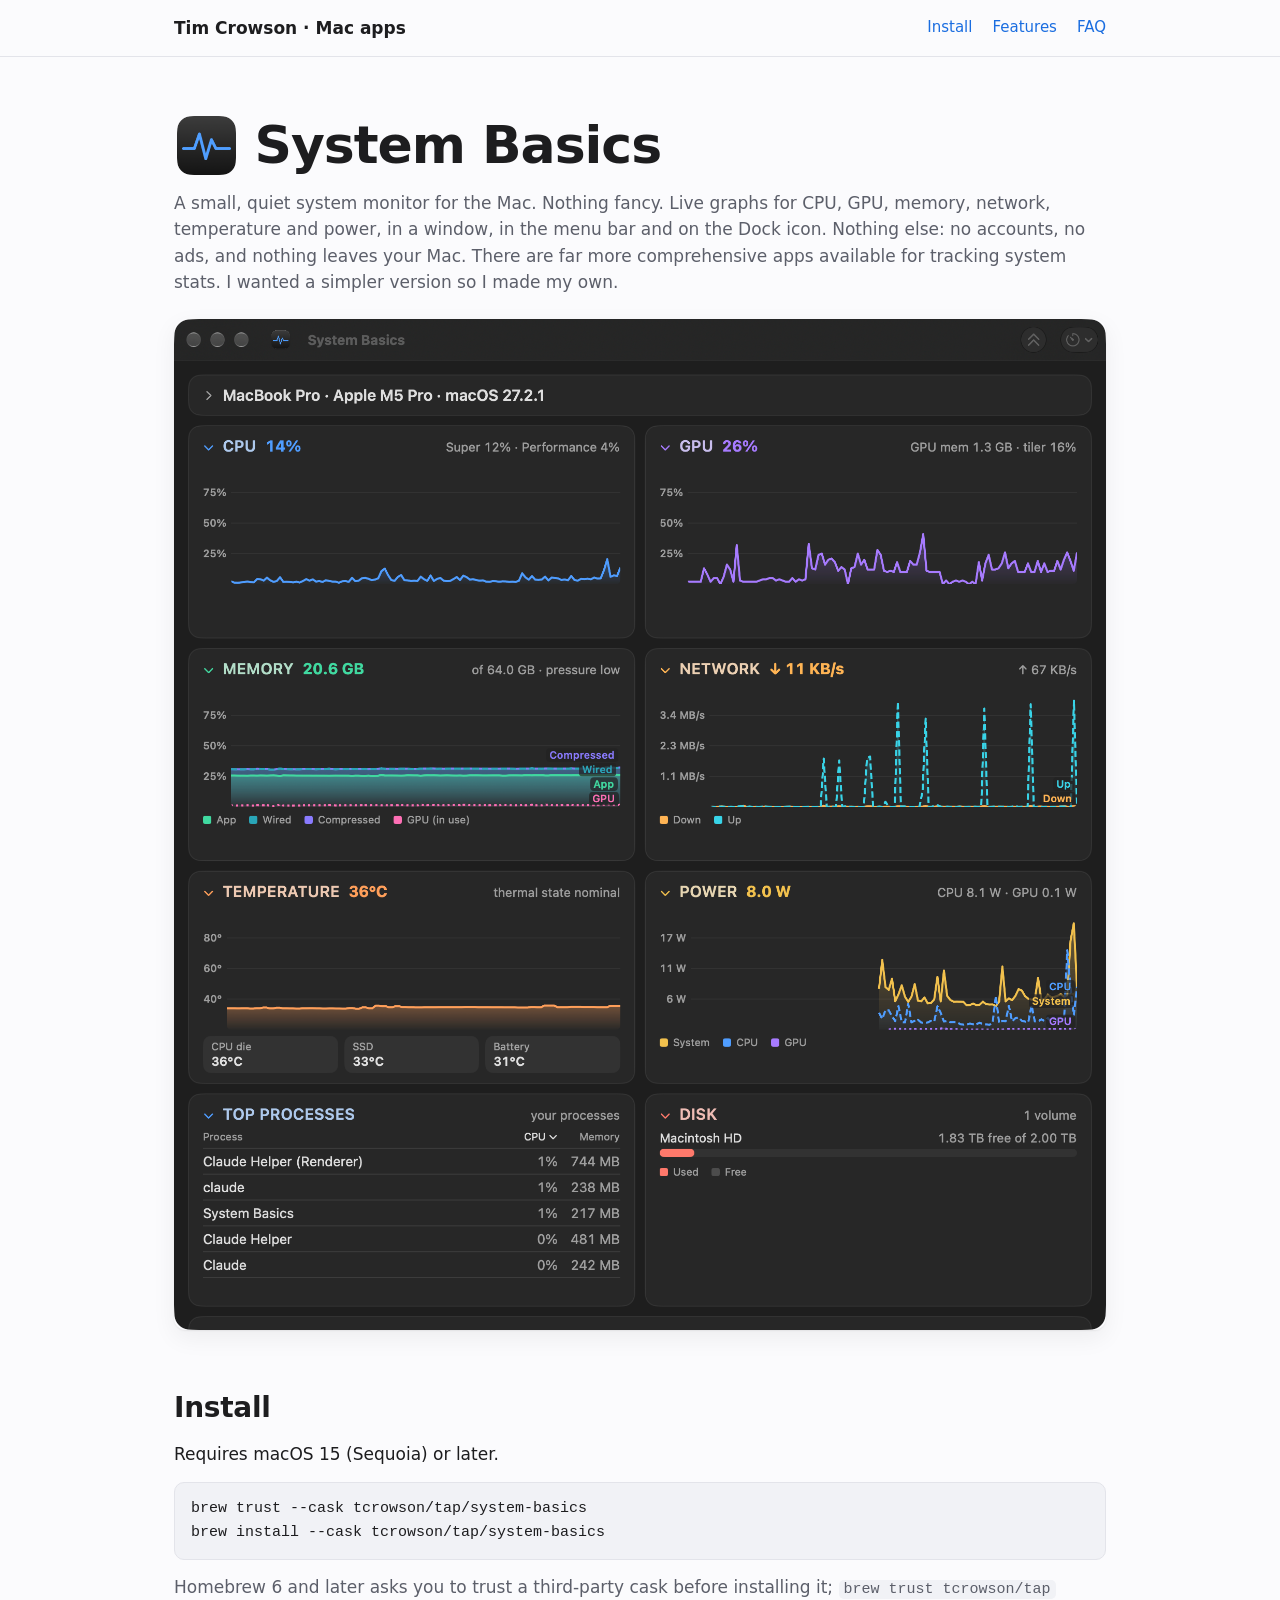
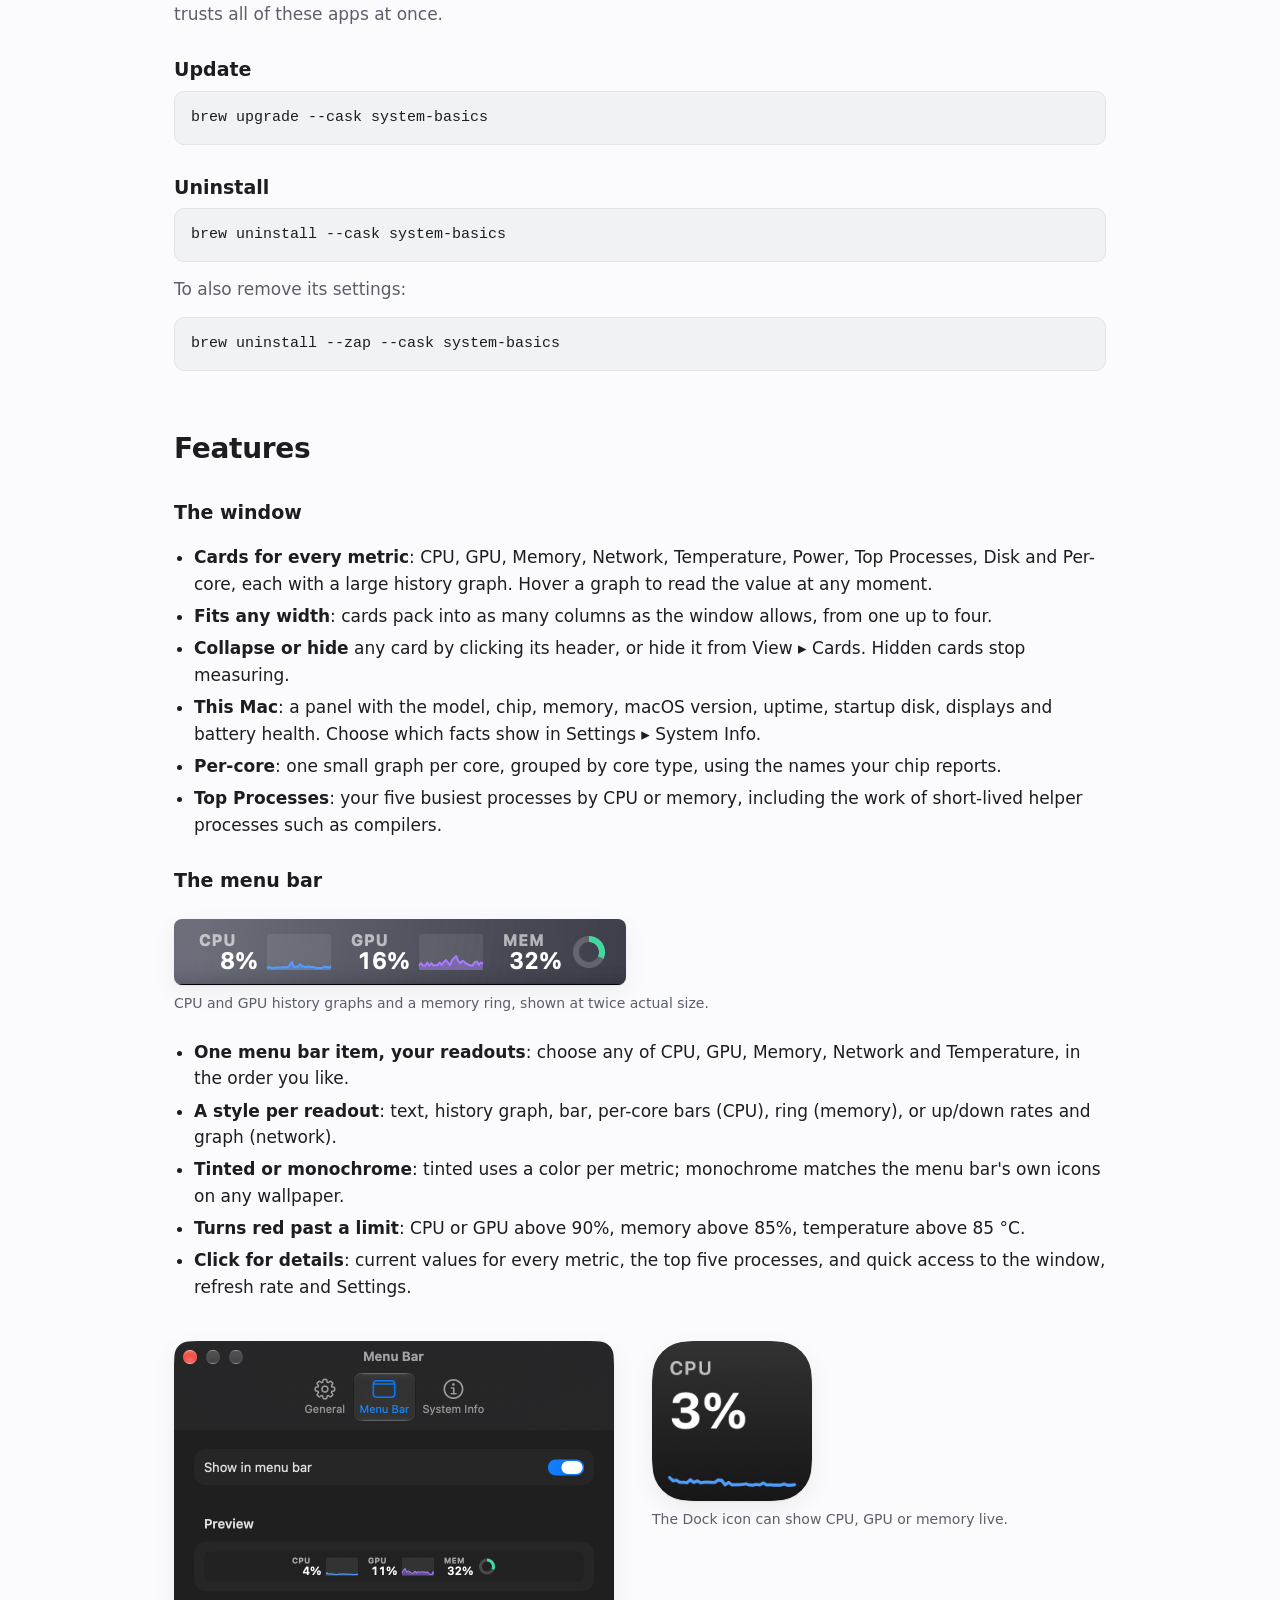
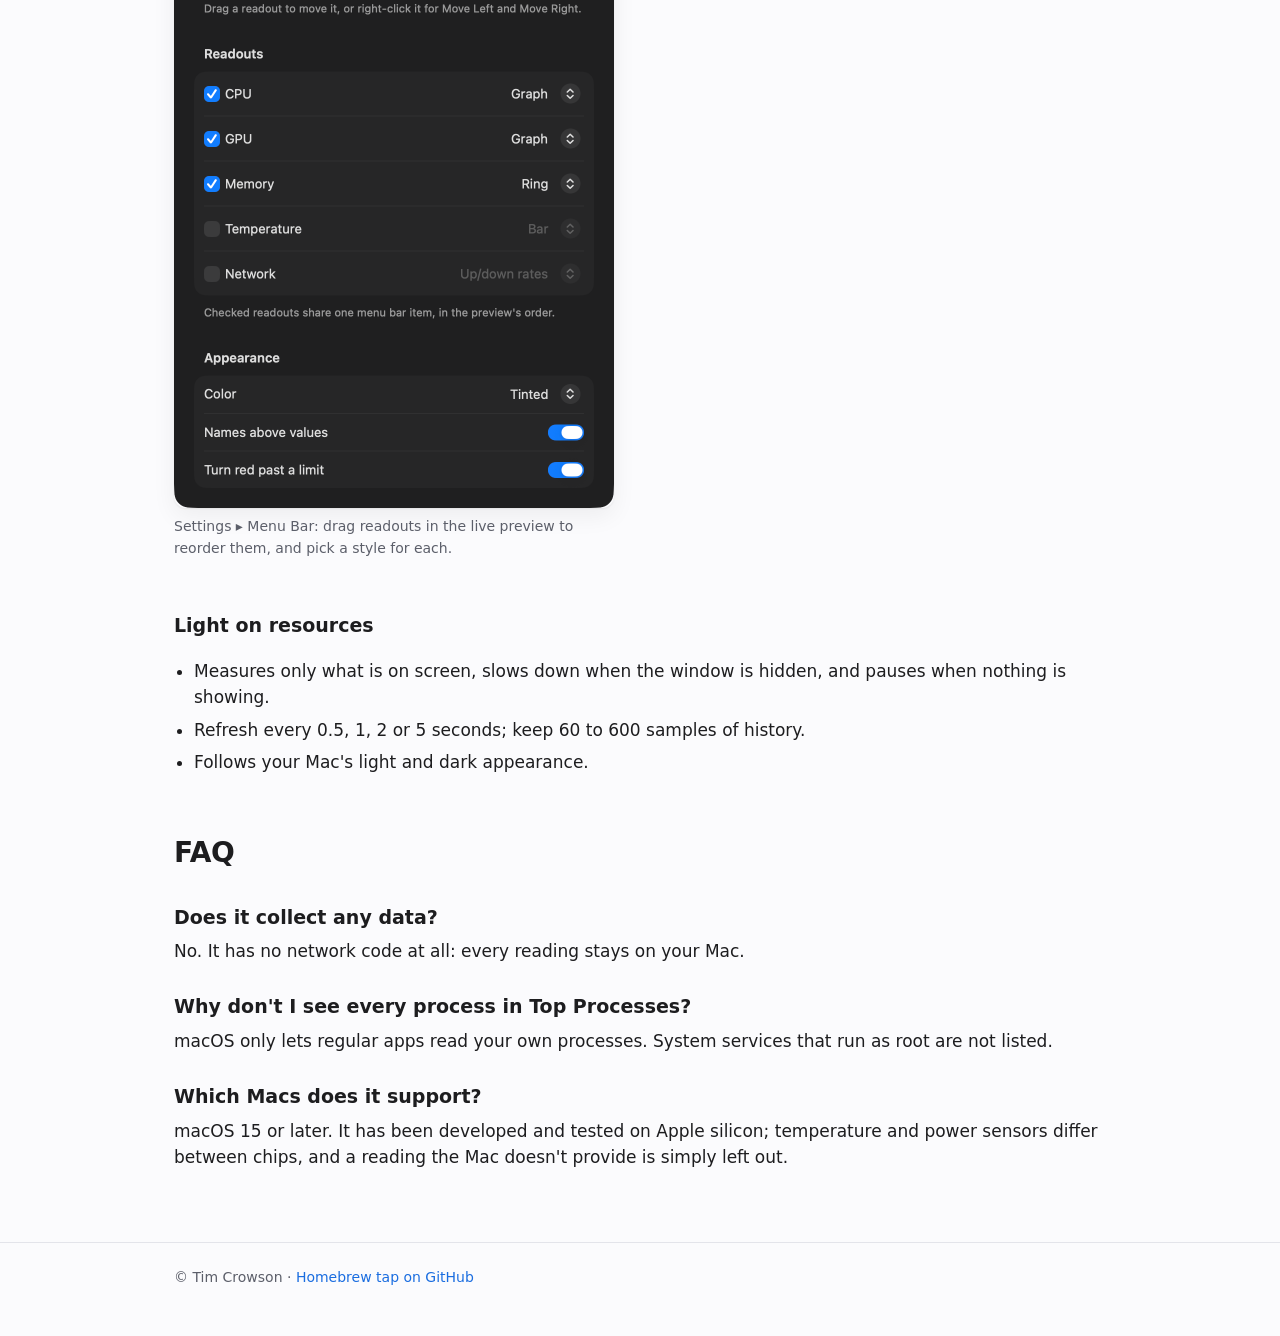
==== docs/system-basics/index.html @ 714d62d0 "Rewrite the System Basics intro Co-Authored-By: Claude Opus 5.5 <noreply@anthropic.com>" ====
<!doctype html>
<html lang="en">
<head>
<meta charset="utf-8">
<meta name="viewport" content="width=device-width, initial-scale=1">
<meta name="color-scheme" content="light dark">
<title>System Basics</title>
<meta name="description" content="System Basics: a small Mac system monitor with live graphs in a window, the menu bar and the Dock.">
<link rel="stylesheet" href="../style.css?v=4">
<link rel="icon" type="image/png" href="img/icon.png">
</head>
<body>
<header class="site">
  <div class="wrap">
    <a class="brand" href="../">Tim Crowson · Mac apps</a>
    <nav><a href="#install">Install</a><a href="#features">Features</a><a href="#faq">FAQ</a></nav>
  </div>
</header>

<main class="wrap">
  <h1 class="app-title"><img src="img/icon.png" alt="" width="128" height="128">System Basics</h1>
  <p class="lede">A small, quiet system monitor for the Mac. Nothing fancy. Live graphs for CPU, GPU, memory, network, temperature and power, in a window, in the menu bar and on the Dock icon. Nothing else: no accounts, no ads, and nothing leaves your Mac. There are far more comprehensive apps available for tracking system stats. I wanted a simpler version so I made my own.</p>

  <figure>
    <img src="img/window.png" alt="The System Basics window: CPU, GPU, memory, network, temperature, power, top processes, disk and per-core cards">
  </figure>

  <h2 id="install">Install</h2>
  <p>Requires macOS 15 (Sequoia) or later.</p>
  <pre><code>brew trust --cask tcrowson/tap/system-basics
brew install --cask tcrowson/tap/system-basics</code></pre>
  <p class="dim">Homebrew 6 and later asks you to trust a third-party cask before installing it; <code>brew trust tcrowson/tap</code> trusts all of these apps at once.</p>

  <h3 id="update">Update</h3>
  <pre><code>brew upgrade --cask system-basics</code></pre>

  <h3 id="uninstall">Uninstall</h3>
  <pre><code>brew uninstall --cask system-basics</code></pre>
  <p class="dim">To also remove its settings:</p>
  <pre><code>brew uninstall --zap --cask system-basics</code></pre>

  <h2 id="features">Features</h2>

  <h3>The window</h3>
  <ul class="features">
    <li><strong>Cards for every metric</strong>: CPU, GPU, Memory, Network, Temperature, Power, Top Processes, Disk and Per-core, each with a large history graph. Hover a graph to read the value at any moment.</li>
    <li><strong>Fits any width</strong>: cards pack into as many columns as the window allows, from one up to four.</li>
    <li><strong>Collapse or hide</strong> any card by clicking its header, or hide it from View ▸ Cards. Hidden cards stop measuring.</li>
    <li><strong>This Mac</strong>: a panel with the model, chip, memory, macOS version, uptime, startup disk, displays and battery health. Choose which facts show in Settings ▸ System Info.</li>
    <li><strong>Per-core</strong>: one small graph per core, grouped by core type, using the names your chip reports.</li>
    <li><strong>Top Processes</strong>: your five busiest processes by CPU or memory, including the work of short-lived helper processes such as compilers.</li>
  </ul>

  <h3>The menu bar</h3>
  <figure class="bar">
    <img src="img/menubar.png" alt="System Basics in the menu bar: CPU and GPU history graphs and a memory ring">
    <figcaption>CPU and GPU history graphs and a memory ring, shown at twice actual size.</figcaption>
  </figure>
  <ul class="features">
    <li><strong>One menu bar item, your readouts</strong>: choose any of CPU, GPU, Memory, Network and Temperature, in the order you like.</li>
    <li><strong>A style per readout</strong>: text, history graph, bar, per-core bars (CPU), ring (memory), or up/down rates and graph (network).</li>
    <li><strong>Tinted or monochrome</strong>: tinted uses a color per metric; monochrome matches the menu bar's own icons on any wallpaper.</li>
    <li><strong>Turns red past a limit</strong>: CPU or GPU above 90%, memory above 85%, temperature above 85 °C.</li>
    <li><strong>Click for details</strong>: current values for every metric, the top five processes, and quick access to the window, refresh rate and Settings.</li>
  </ul>

  <div class="shots">
    <figure class="settings">
      <img src="img/settings-menubar.png" alt="Settings, Menu Bar tab: a live preview of the item, and a checkbox and style menu per readout">
      <figcaption>Settings ▸ Menu Bar: drag readouts in the live preview to reorder them, and pick a style for each.</figcaption>
    </figure>
    <figure class="dock">
      <img src="img/dock.png" alt="The Dock icon showing CPU usage as a percentage and a small graph">
      <figcaption>The Dock icon can show CPU, GPU or memory live.</figcaption>
    </figure>
  </div>

  <h3>Light on resources</h3>
  <ul class="features">
    <li>Measures only what is on screen, slows down when the window is hidden, and pauses when nothing is showing.</li>
    <li>Refresh every 0.5, 1, 2 or 5 seconds; keep 60 to 600 samples of history.</li>
    <li>Follows your Mac's light and dark appearance.</li>
  </ul>

  <h2 id="faq">FAQ</h2>
  <h3>Does it collect any data?</h3>
  <p>No. It has no network code at all: every reading stays on your Mac.</p>
  <h3>Why don't I see every process in Top Processes?</h3>
  <p>macOS only lets regular apps read your own processes. System services that run as root are not listed.</p>
  <h3>Which Macs does it support?</h3>
  <p>macOS 15 or later. It has been developed and tested on Apple silicon; temperature and power sensors differ between chips, and a reading the Mac doesn't provide is simply left out.</p>
</main>

<footer>
  <div class="wrap">© Tim Crowson · <a href="https://github.com/tcrowson/homebrew-tap">Homebrew tap on GitHub</a></div>
</footer>
</body>
</html>
---- docs/style.css ----
:root {
  --bg: #fbfbfd;
  --surface: #ffffff;
  --text: #1d1d1f;
  --dim: #5c5f6a;
  --line: #e3e4ea;
  --accent: #1a6de0;
  --code-bg: #f1f2f6;
  --shadow: 0 1px 2px rgba(0, 0, 0, 0.06), 0 8px 24px rgba(0, 0, 0, 0.06);
}
@media (prefers-color-scheme: dark) {
  :root {
    --bg: #111214;
    --surface: #1b1c1f;
    --text: #f2f2f5;
    --dim: #a2a5b0;
    --line: #2c2e33;
    --accent: #4f9dff;
    --code-bg: #1f2125;
    --shadow: 0 1px 2px rgba(0, 0, 0, 0.4), 0 8px 24px rgba(0, 0, 0, 0.35);
  }
}

* { box-sizing: border-box; }
html { -webkit-text-size-adjust: 100%; }
body {
  margin: 0;
  background: var(--bg);
  color: var(--text);
  font: 17px/1.55 -apple-system, BlinkMacSystemFont, "SF Pro Text", "Inter", system-ui, sans-serif;
}
a { color: var(--accent); text-decoration: none; }
a:hover { text-decoration: underline; }

.wrap { max-width: 980px; margin: 0 auto; padding: 0 24px; }
header.site { border-bottom: 1px solid var(--line); }
header.site .wrap { display: flex; align-items: center; justify-content: space-between; gap: 16px; min-height: 56px; flex-wrap: wrap; }
header.site .brand { font-weight: 600; color: var(--text); }
header.site nav { display: flex; gap: 20px; font-size: 15px; }

h1 { font-size: clamp(34px, 6vw, 52px); line-height: 1.08; letter-spacing: -0.02em; margin: 56px 0 12px; }
h2 { font-size: 28px; letter-spacing: -0.01em; margin: 56px 0 12px; }
h3 { font-size: 19px; margin: 28px 0 6px; }
p { margin: 0 0 14px; }
h1.app-title { display: flex; align-items: center; gap: 0.3em; }
h1.app-title img { width: 1.25em; height: 1.25em; flex: none; }
.card h3.app-title { display: flex; align-items: center; gap: 8px; }
.card h3.app-title img { width: 28px; height: 28px; margin: 0; border-radius: 0; }
.lede { color: var(--dim); }
.dim { color: var(--dim); }

pre, code { font-family: ui-monospace, "SF Mono", Menlo, monospace; font-size: 15px; }
code { background: var(--code-bg); padding: 1px 5px; border-radius: 5px; }
pre { background: var(--code-bg); border: 1px solid var(--line); border-radius: 10px; padding: 14px 16px; overflow-x: auto; margin: 0 0 14px; line-height: 1.6; }
pre code { background: none; padding: 0; }

.apps { display: grid; grid-template-columns: repeat(auto-fill, minmax(280px, 1fr)); gap: 20px; margin: 24px 0 64px; }
.card { display: block; background: var(--surface); border: 1px solid var(--line); border-radius: 14px; padding: 20px; box-shadow: var(--shadow); color: var(--text); }
.card:hover { text-decoration: none; border-color: var(--accent); }
.card img { width: 100%; border-radius: 8px; display: block; margin-bottom: 14px; }
.card h3 { margin: 0 0 4px; }
.card p { margin: 0; color: var(--dim); font-size: 15px; }

figure { margin: 24px 0; }
figure img { width: 100%; display: block; border-radius: 12px; box-shadow: var(--shadow); }
figure.bar img { border-radius: 8px; width: auto; max-width: 100%; height: 66px; }
figure.dock img { width: 160px; border-radius: 36px; }
figure.settings img { max-width: 440px; }
figcaption { color: var(--dim); font-size: 14px; margin-top: 8px; }
.shots { display: grid; grid-template-columns: repeat(auto-fit, minmax(300px, 1fr)); gap: 24px; align-items: start; }

ul.features { padding-left: 20px; }
ul.features li { margin-bottom: 6px; }
table { border-collapse: collapse; width: 100%; font-size: 15px; margin: 8px 0 14px; display: block; overflow-x: auto; }
th, td { text-align: left; padding: 8px 12px 8px 0; border-bottom: 1px solid var(--line); vertical-align: top; }
th { font-weight: 600; }

footer { border-top: 1px solid var(--line); margin-top: 72px; padding: 24px 0 48px; color: var(--dim); font-size: 14px; }
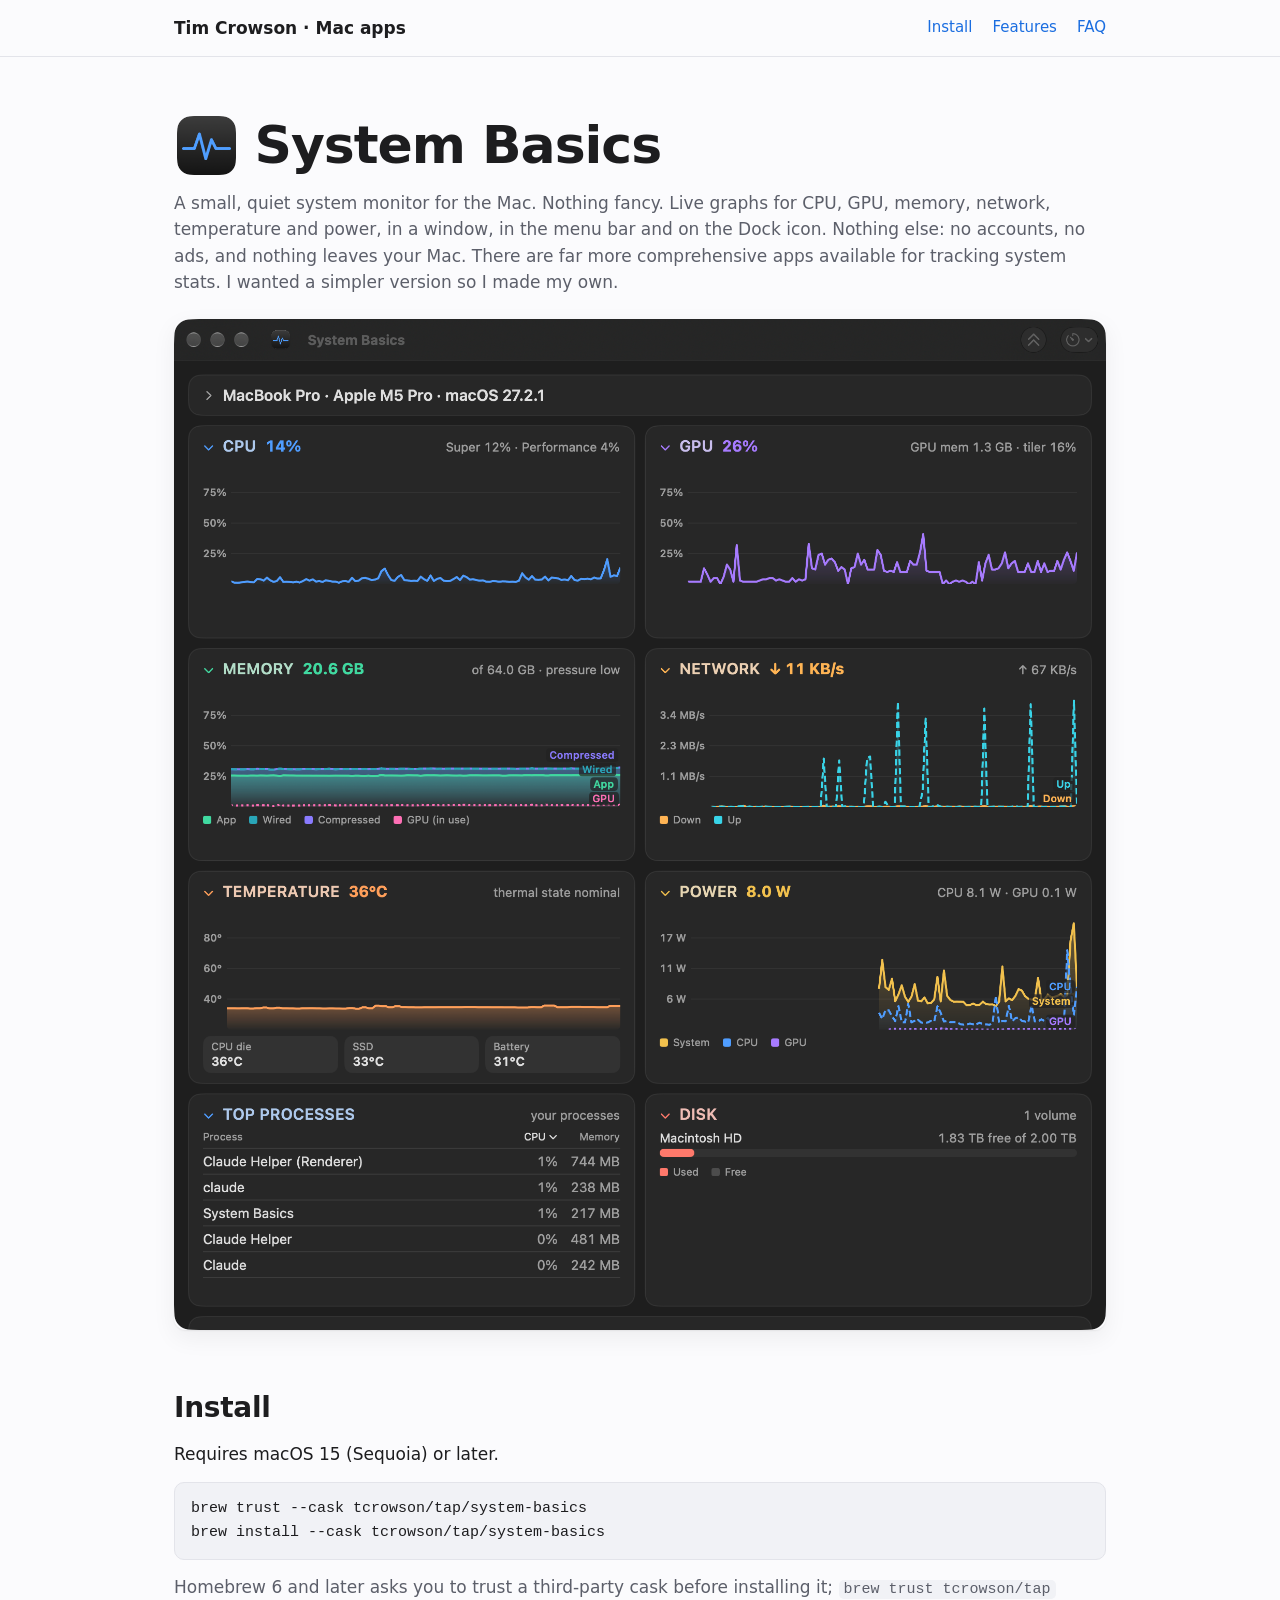
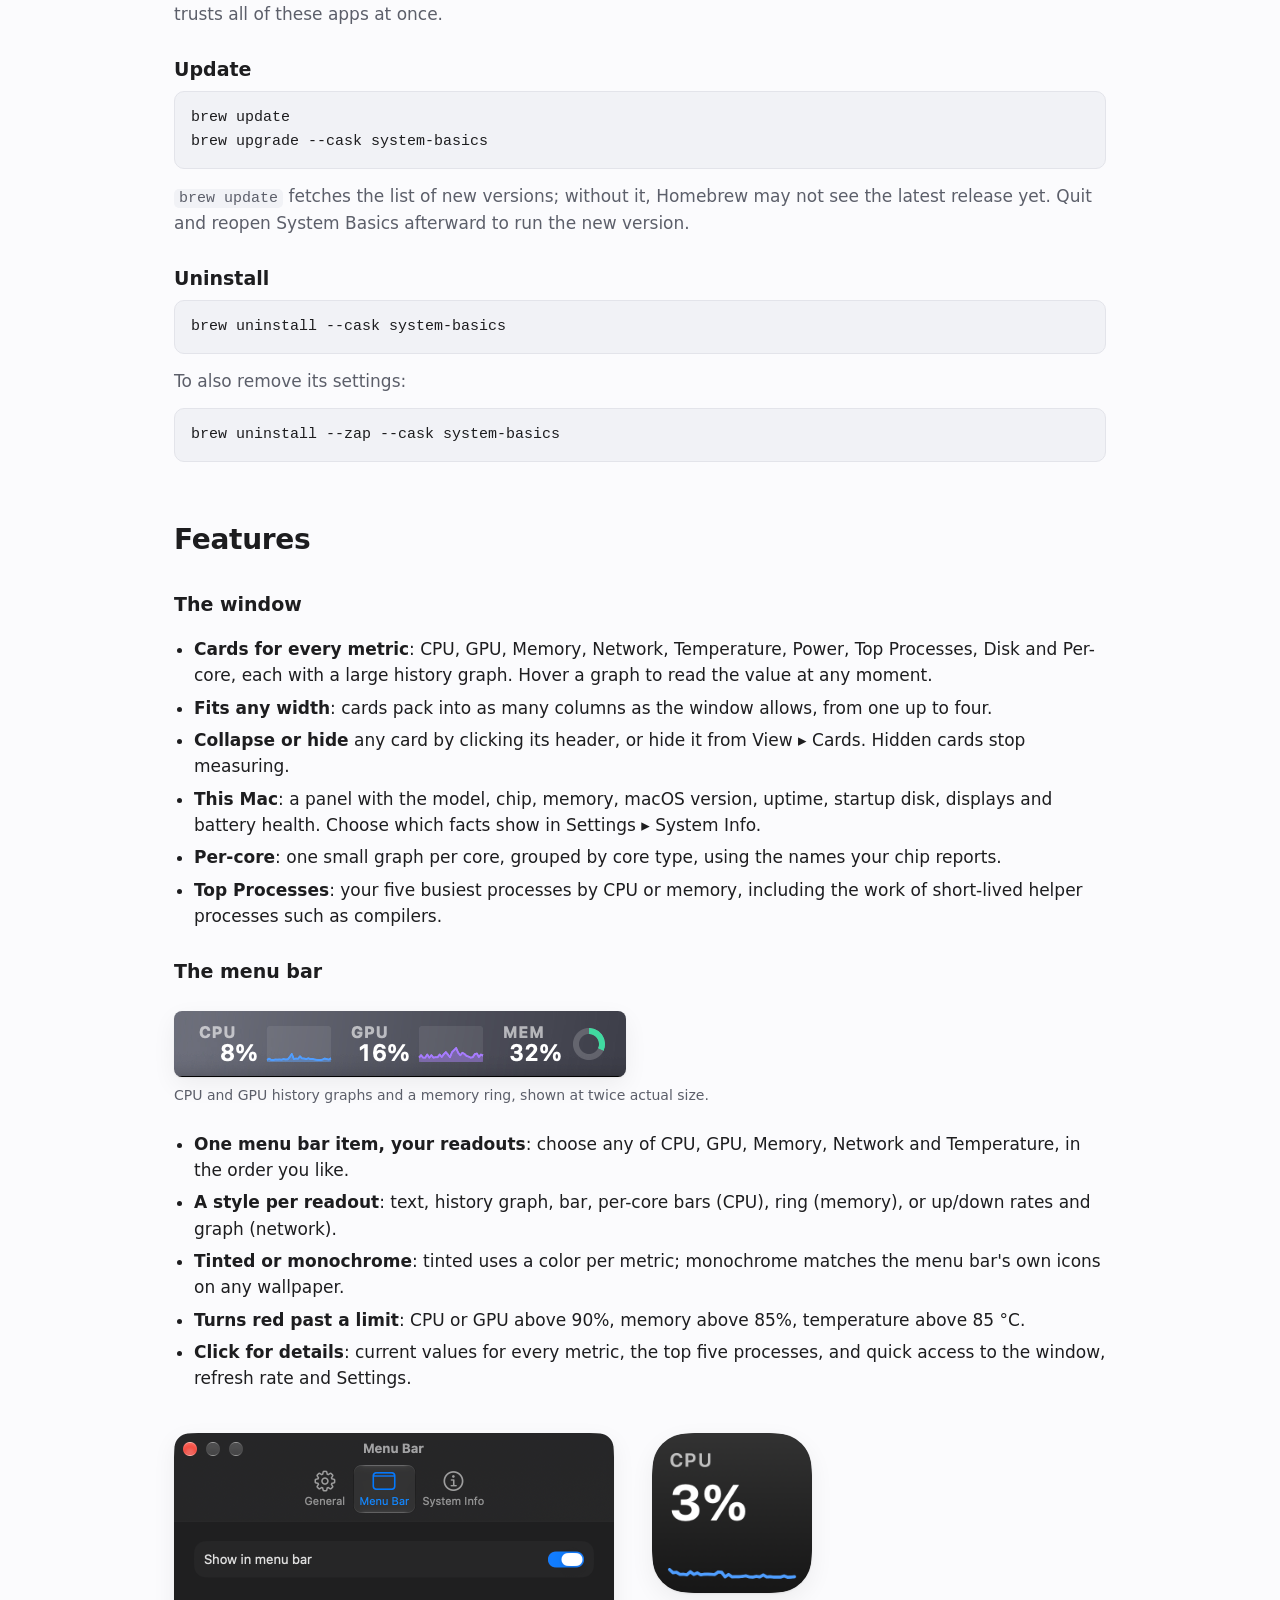
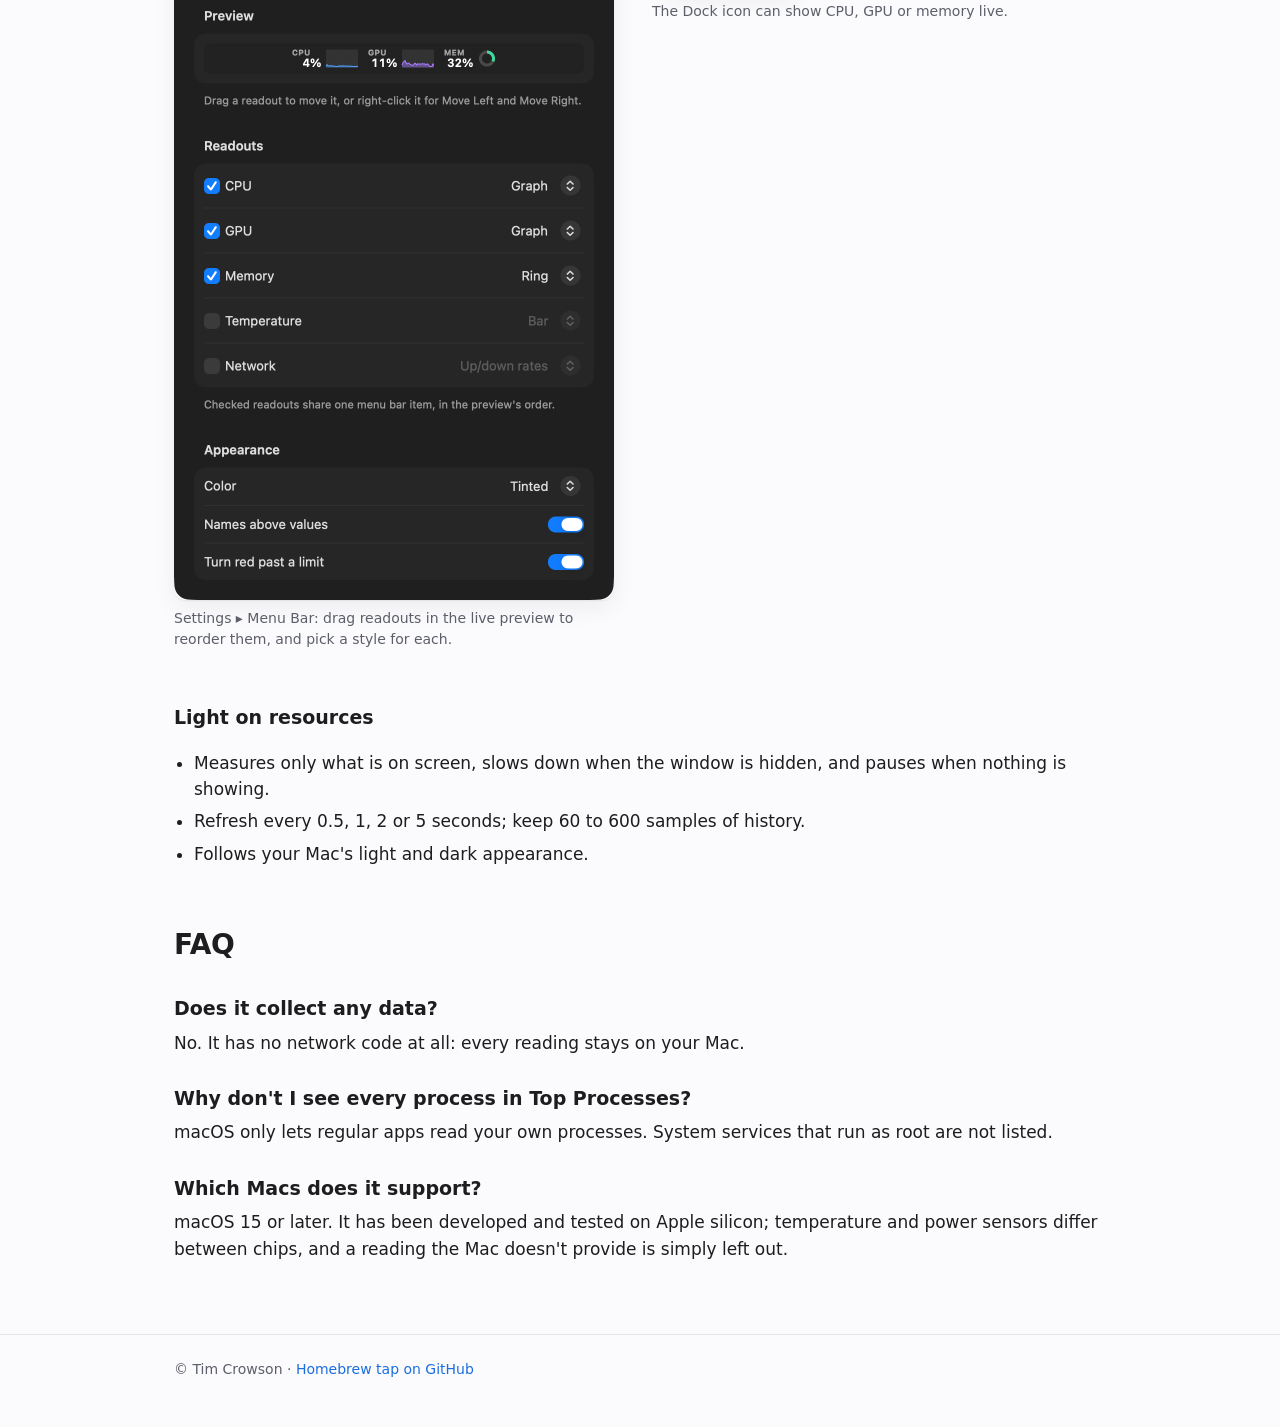
==== commit a973fe2a: "Update steps include brew update; release sets the build number The System Basics page runs brew upd" ====
--- a/docs/system-basics/index.html
+++ b/docs/system-basics/index.html
@@ -32,7 +32,9 @@
   <p class="dim">Homebrew 6 and later asks you to trust a third-party cask before installing it; <code>brew trust tcrowson/tap</code> trusts all of these apps at once.</p>
 
   <h3 id="update">Update</h3>
-  <pre><code>brew upgrade --cask system-basics</code></pre>
+  <pre><code>brew update
+brew upgrade --cask system-basics</code></pre>
+  <p class="dim"><code>brew update</code> fetches the list of new versions; without it, Homebrew may not see the latest release yet. Quit and reopen System Basics afterward to run the new version.</p>
 
   <h3 id="uninstall">Uninstall</h3>
   <pre><code>brew uninstall --cask system-basics</code></pre>
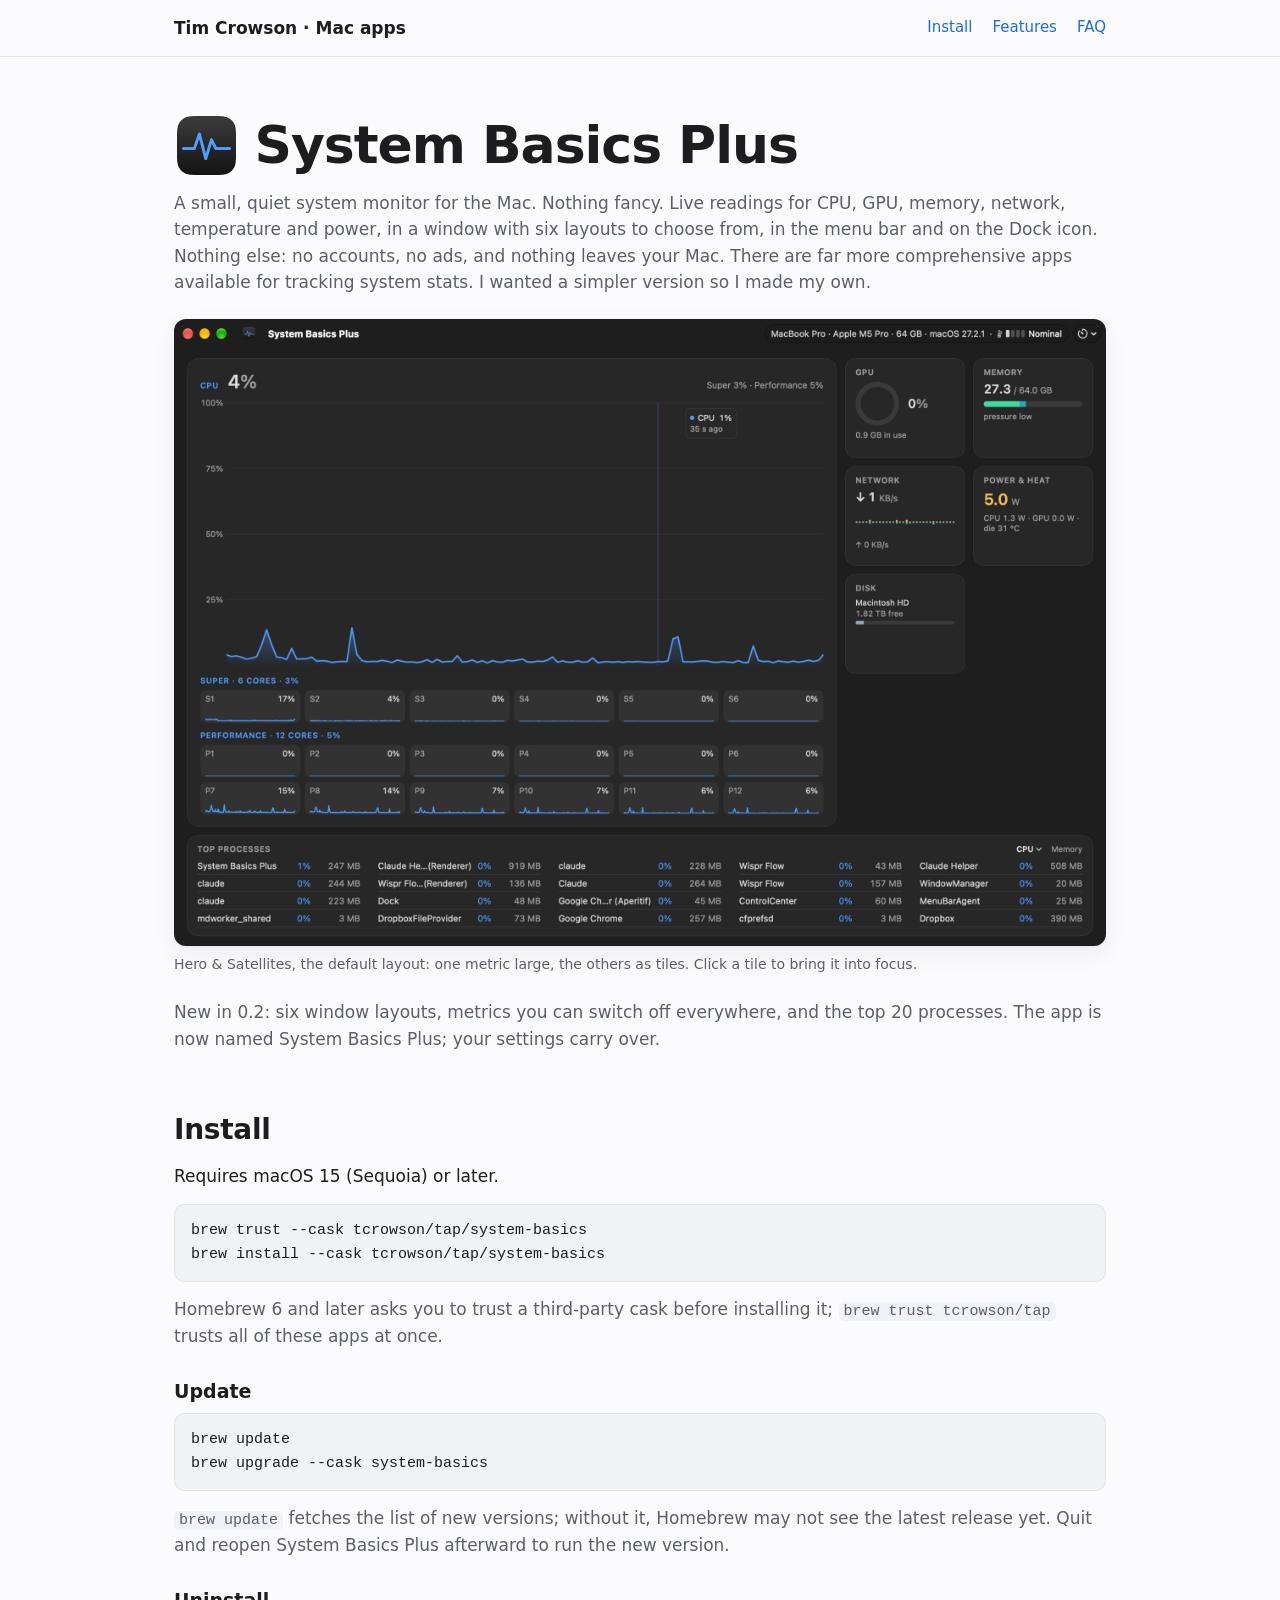
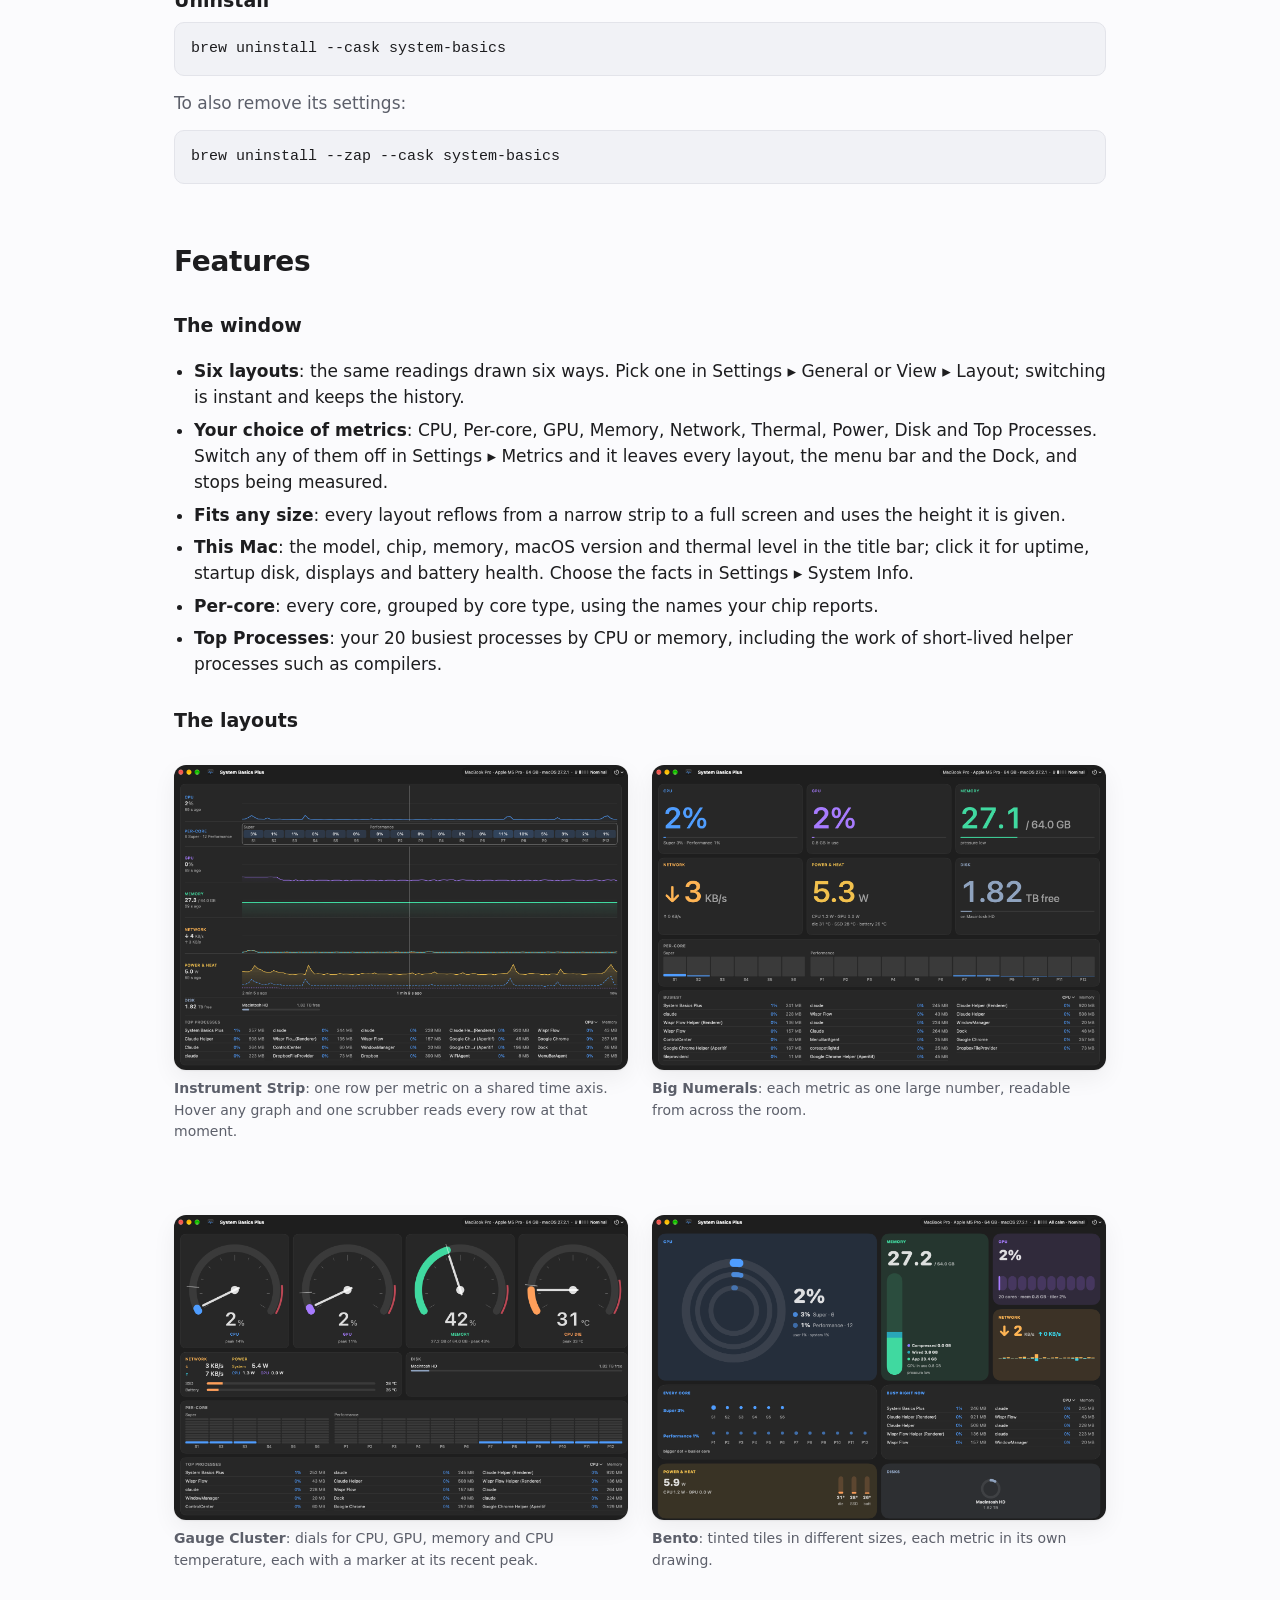
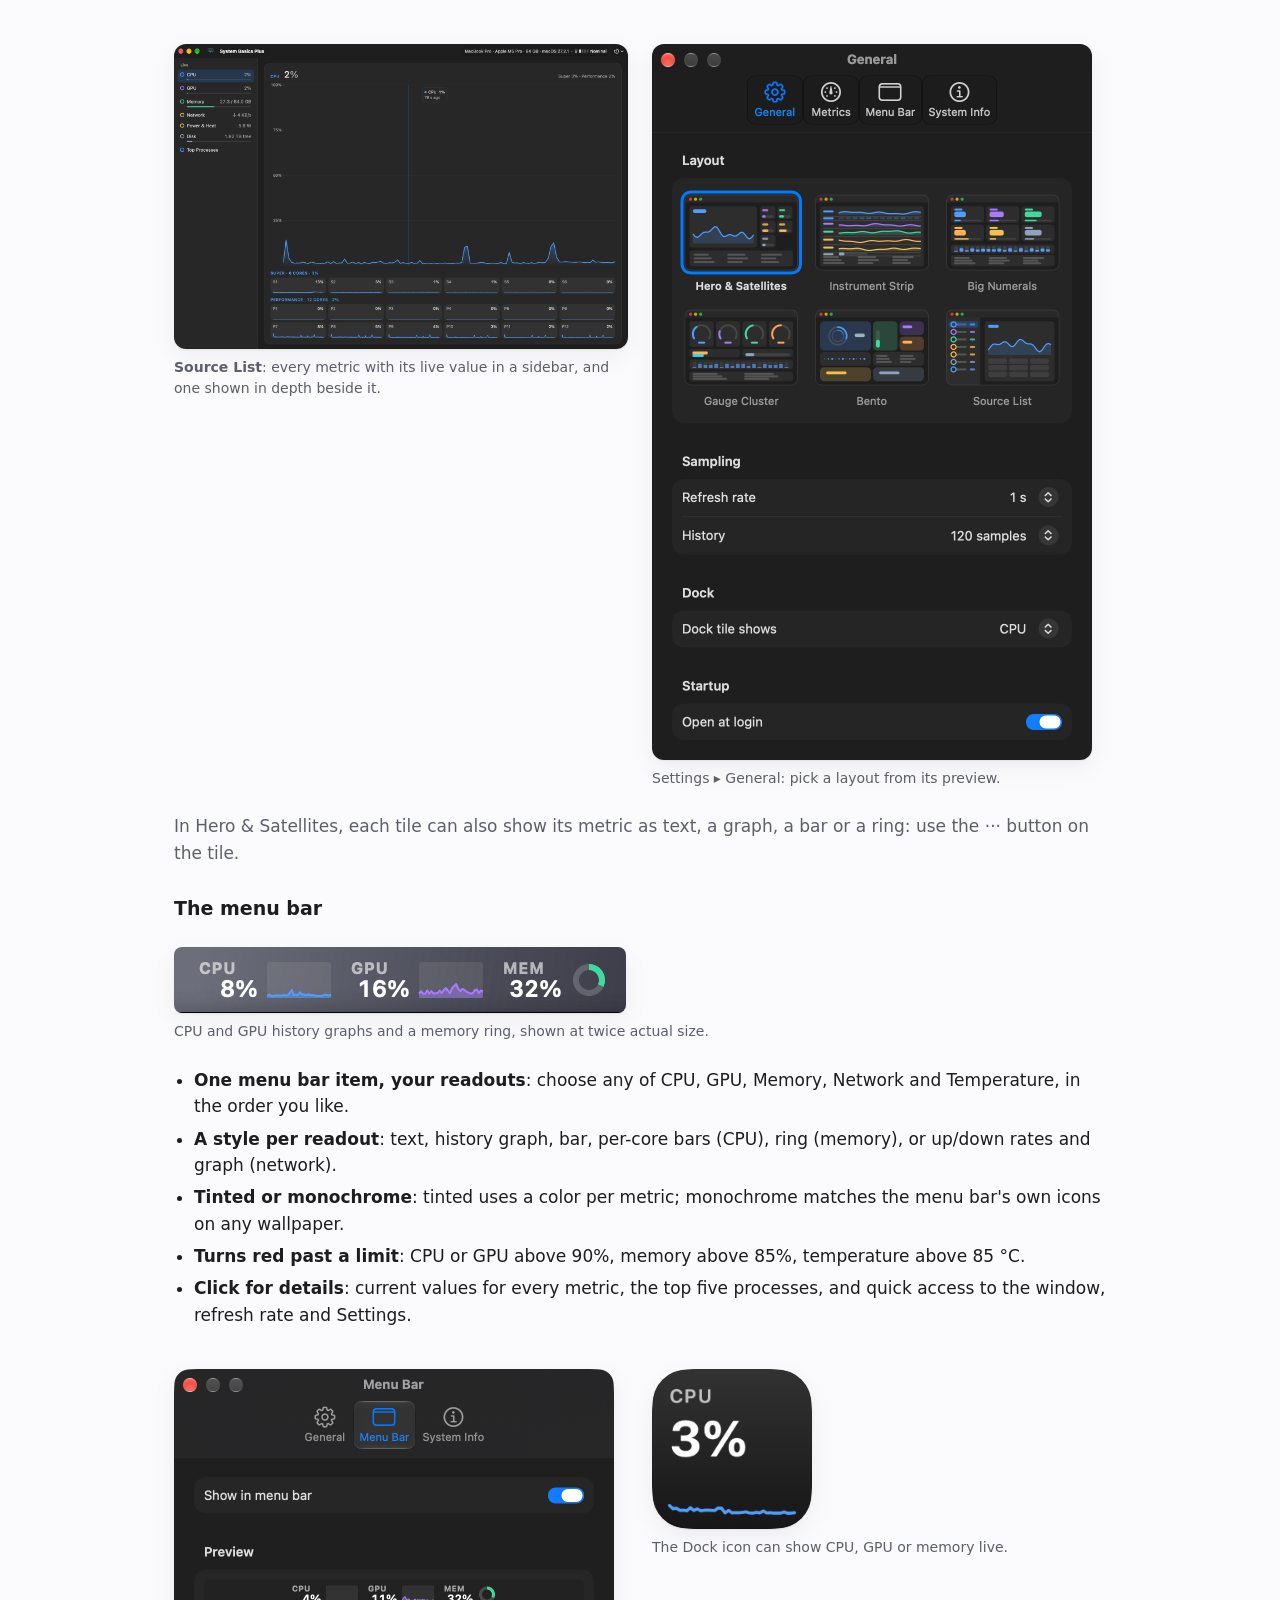
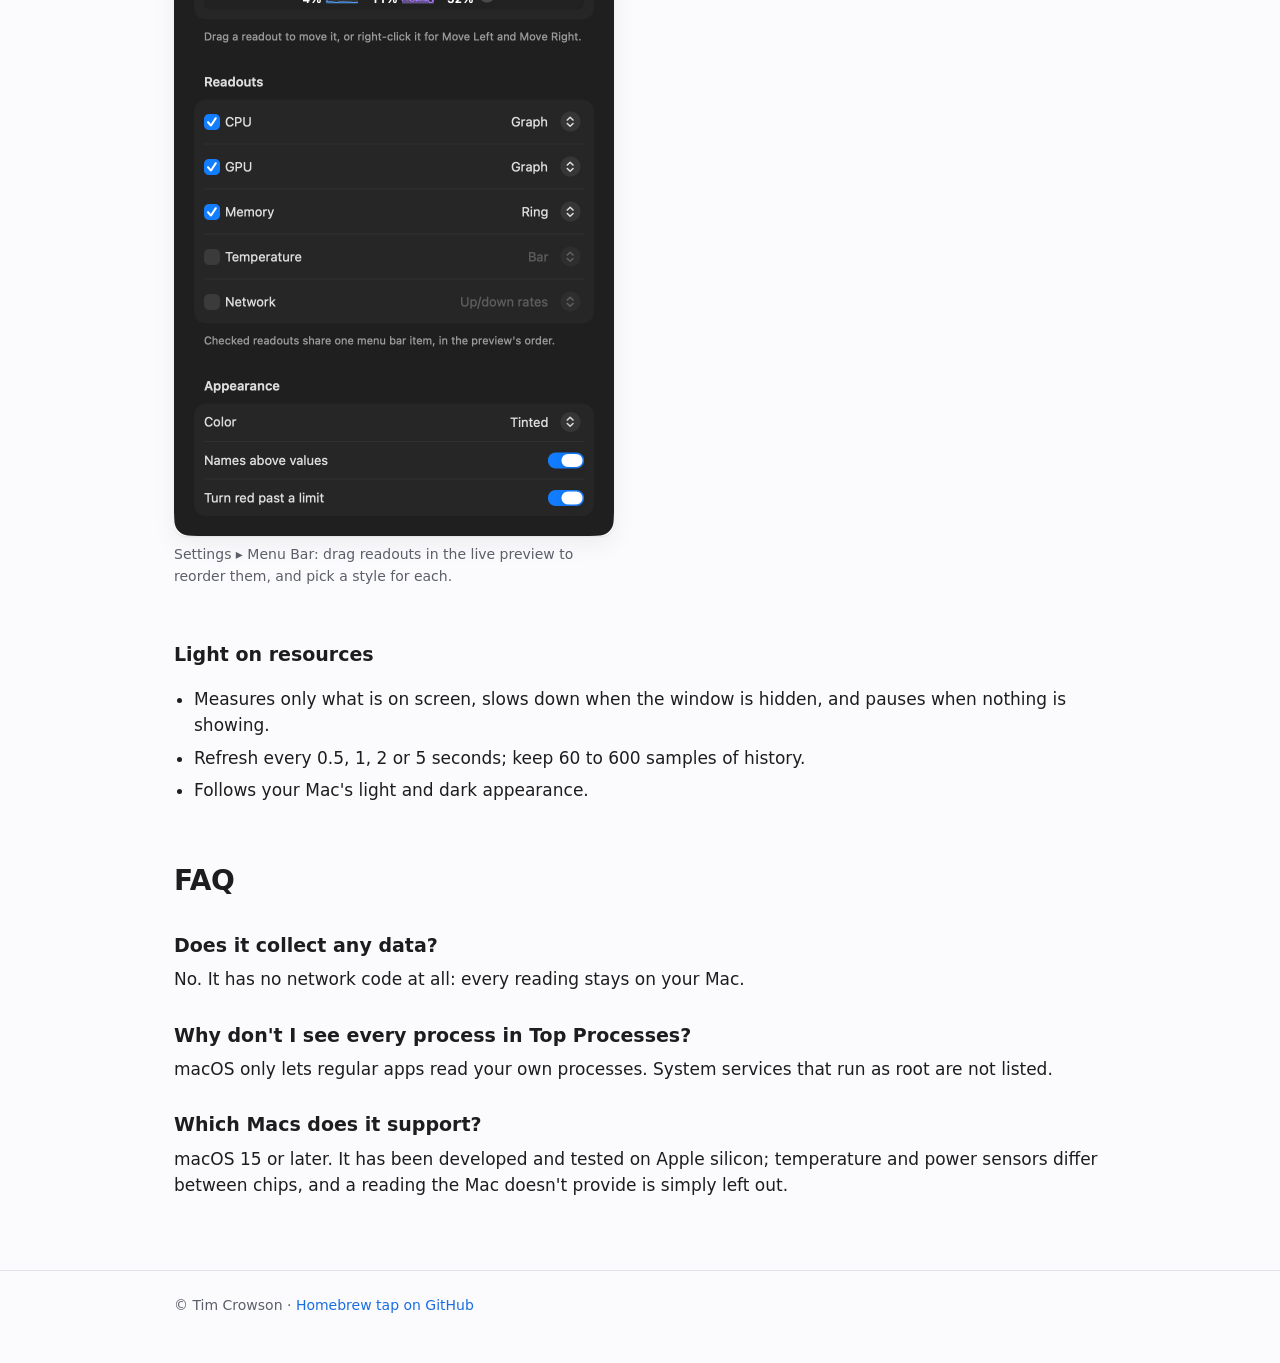
==== commit 7fb1bf42: "System Basics Plus 0.2: six layouts on the app page, new screenshots Co-Authored-By: Claude Fable 5." ====
--- a/docs/system-basics/index.html
+++ b/docs/system-basics/index.html
@@ -18,12 +18,14 @@
 </header>
 
 <main class="wrap">
-  <h1 class="app-title"><img src="img/icon.png" alt="" width="128" height="128">System Basics</h1>
-  <p class="lede">A small, quiet system monitor for the Mac. Nothing fancy. Live graphs for CPU, GPU, memory, network, temperature and power, in a window, in the menu bar and on the Dock icon. Nothing else: no accounts, no ads, and nothing leaves your Mac. There are far more comprehensive apps available for tracking system stats. I wanted a simpler version so I made my own.</p>
+  <h1 class="app-title"><img src="img/icon.png" alt="" width="128" height="128">System Basics Plus</h1>
+  <p class="lede">A small, quiet system monitor for the Mac. Nothing fancy. Live readings for CPU, GPU, memory, network, temperature and power, in a window with six layouts to choose from, in the menu bar and on the Dock icon. Nothing else: no accounts, no ads, and nothing leaves your Mac. There are far more comprehensive apps available for tracking system stats. I wanted a simpler version so I made my own.</p>
 
   <figure>
-    <img src="img/window.png" alt="The System Basics window: CPU, GPU, memory, network, temperature, power, top processes, disk and per-core cards">
+    <img src="img/window.png?v=2" alt="The System Basics Plus window in the Hero &amp; Satellites layout: a large CPU graph with per-core traces, tiles for GPU, memory, network, power and disk, and the top processes below">
+    <figcaption>Hero &amp; Satellites, the default layout: one metric large, the others as tiles. Click a tile to bring it into focus.</figcaption>
   </figure>
+  <p class="dim">New in 0.2: six window layouts, metrics you can switch off everywhere, and the top 20 processes. The app is now named System Basics Plus; your settings carry over.</p>
 
   <h2 id="install">Install</h2>
   <p>Requires macOS 15 (Sequoia) or later.</p>
@@ -34,7 +36,7 @@
   <h3 id="update">Update</h3>
   <pre><code>brew update
 brew upgrade --cask system-basics</code></pre>
-  <p class="dim"><code>brew update</code> fetches the list of new versions; without it, Homebrew may not see the latest release yet. Quit and reopen System Basics afterward to run the new version.</p>
+  <p class="dim"><code>brew update</code> fetches the list of new versions; without it, Homebrew may not see the latest release yet. Quit and reopen System Basics Plus afterward to run the new version.</p>
 
   <h3 id="uninstall">Uninstall</h3>
   <pre><code>brew uninstall --cask system-basics</code></pre>
@@ -45,13 +47,42 @@
 
   <h3>The window</h3>
   <ul class="features">
-    <li><strong>Cards for every metric</strong>: CPU, GPU, Memory, Network, Temperature, Power, Top Processes, Disk and Per-core, each with a large history graph. Hover a graph to read the value at any moment.</li>
-    <li><strong>Fits any width</strong>: cards pack into as many columns as the window allows, from one up to four.</li>
-    <li><strong>Collapse or hide</strong> any card by clicking its header, or hide it from View ▸ Cards. Hidden cards stop measuring.</li>
-    <li><strong>This Mac</strong>: a panel with the model, chip, memory, macOS version, uptime, startup disk, displays and battery health. Choose which facts show in Settings ▸ System Info.</li>
-    <li><strong>Per-core</strong>: one small graph per core, grouped by core type, using the names your chip reports.</li>
-    <li><strong>Top Processes</strong>: your five busiest processes by CPU or memory, including the work of short-lived helper processes such as compilers.</li>
+    <li><strong>Six layouts</strong>: the same readings drawn six ways. Pick one in Settings ▸ General or View ▸ Layout; switching is instant and keeps the history.</li>
+    <li><strong>Your choice of metrics</strong>: CPU, Per-core, GPU, Memory, Network, Thermal, Power, Disk and Top Processes. Switch any of them off in Settings ▸ Metrics and it leaves every layout, the menu bar and the Dock, and stops being measured.</li>
+    <li><strong>Fits any size</strong>: every layout reflows from a narrow strip to a full screen and uses the height it is given.</li>
+    <li><strong>This Mac</strong>: the model, chip, memory, macOS version and thermal level in the title bar; click it for uptime, startup disk, displays and battery health. Choose the facts in Settings ▸ System Info.</li>
+    <li><strong>Per-core</strong>: every core, grouped by core type, using the names your chip reports.</li>
+    <li><strong>Top Processes</strong>: your 20 busiest processes by CPU or memory, including the work of short-lived helper processes such as compilers.</li>
   </ul>
+
+  <h3>The layouts</h3>
+  <div class="shots layouts">
+    <figure>
+      <img src="img/layout-strip.png" alt="Instrument Strip: one row per metric, each with a graph on a shared time axis">
+      <figcaption><strong>Instrument Strip</strong>: one row per metric on a shared time axis. Hover any graph and one scrubber reads every row at that moment.</figcaption>
+    </figure>
+    <figure>
+      <img src="img/layout-numerals.png" alt="Big Numerals: each metric as one large colored number in a grid of tiles">
+      <figcaption><strong>Big Numerals</strong>: each metric as one large number, readable from across the room.</figcaption>
+    </figure>
+    <figure>
+      <img src="img/layout-gauges.png" alt="Gauge Cluster: four dials for CPU, GPU, memory and CPU temperature above readouts and core meters">
+      <figcaption><strong>Gauge Cluster</strong>: dials for CPU, GPU, memory and CPU temperature, each with a marker at its recent peak.</figcaption>
+    </figure>
+    <figure>
+      <img src="img/layout-bento.png" alt="Bento: tinted tiles of different sizes, each metric in its own drawing">
+      <figcaption><strong>Bento</strong>: tinted tiles in different sizes, each metric in its own drawing.</figcaption>
+    </figure>
+    <figure>
+      <img src="img/layout-sourceList.png" alt="Source List: a sidebar of metrics with live values beside one metric shown in depth">
+      <figcaption><strong>Source List</strong>: every metric with its live value in a sidebar, and one shown in depth beside it.</figcaption>
+    </figure>
+    <figure class="settings">
+      <img src="img/settings-layout.png" alt="Settings, General tab: six preview cards, one per layout">
+      <figcaption>Settings ▸ General: pick a layout from its preview.</figcaption>
+    </figure>
+  </div>
+  <p class="dim">In Hero &amp; Satellites, each tile can also show its metric as text, a graph, a bar or a ring: use the ··· button on the tile.</p>
 
   <h3>The menu bar</h3>
   <figure class="bar">
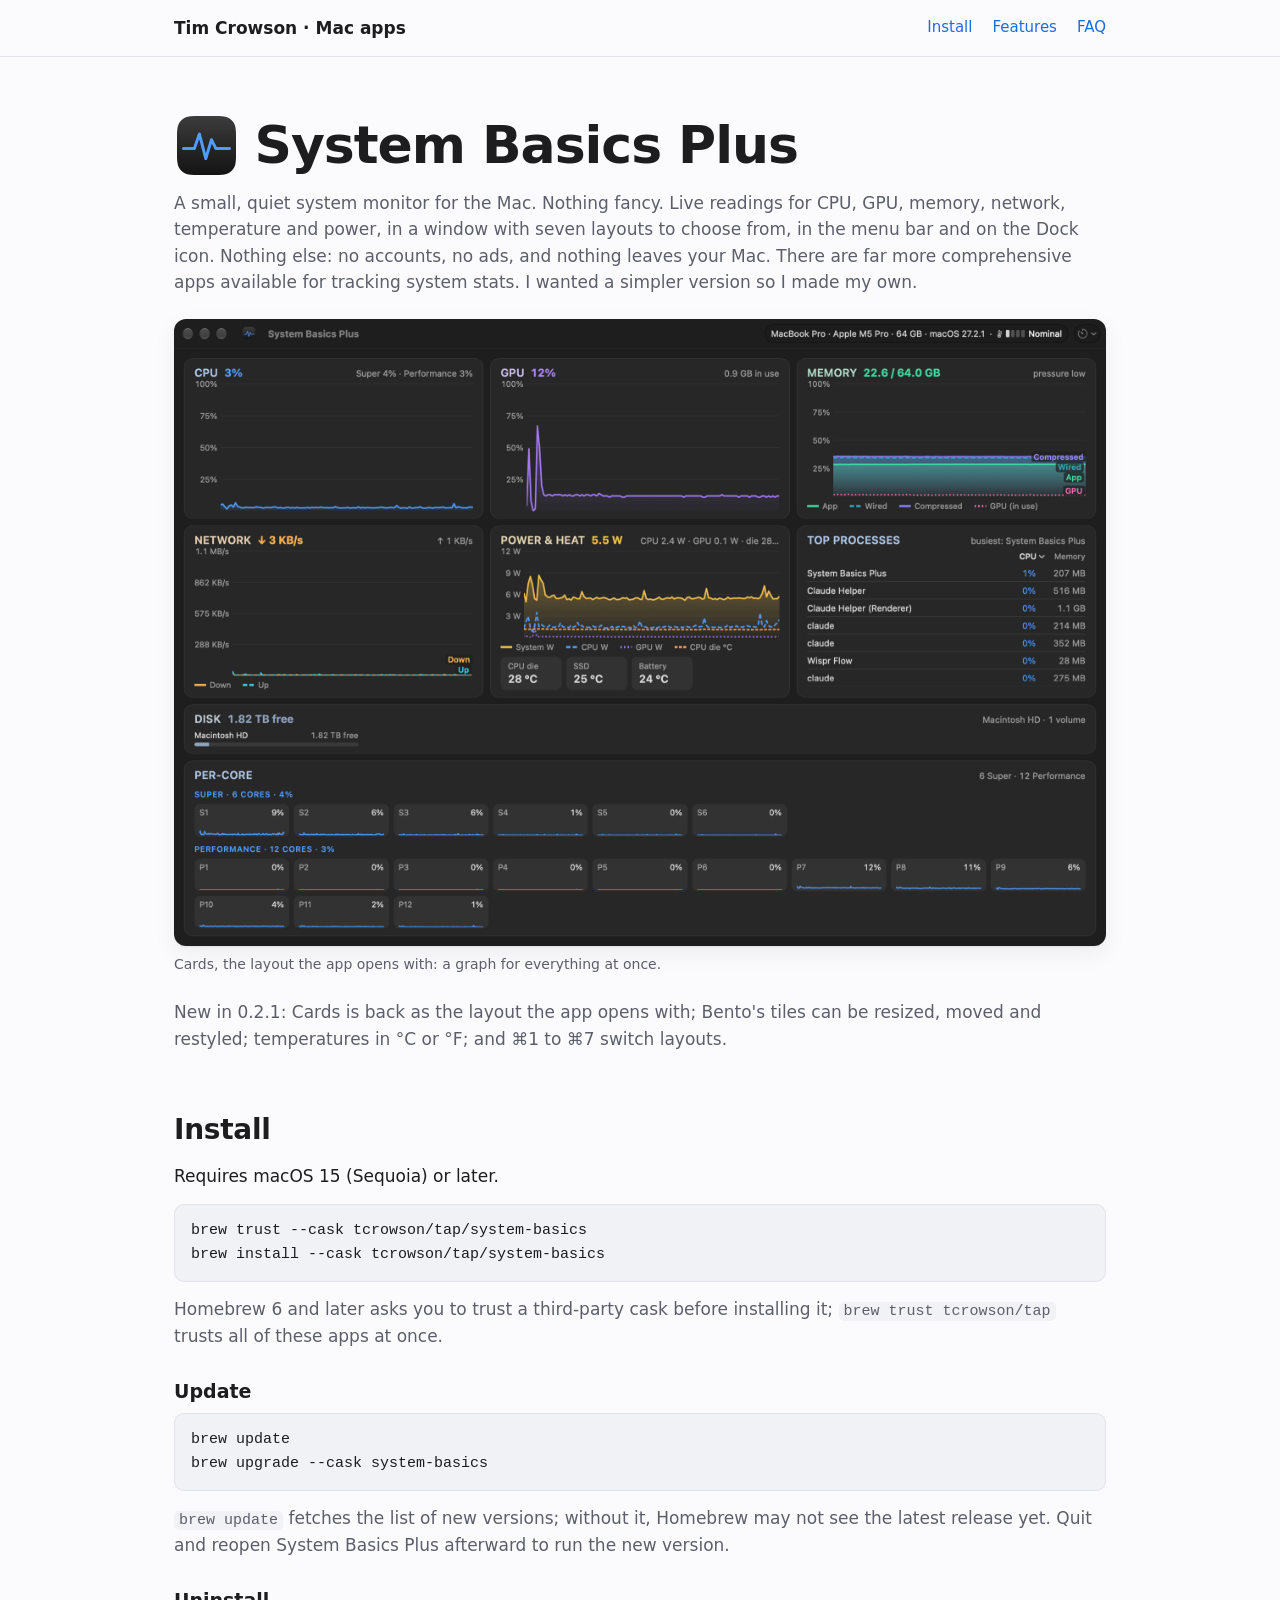
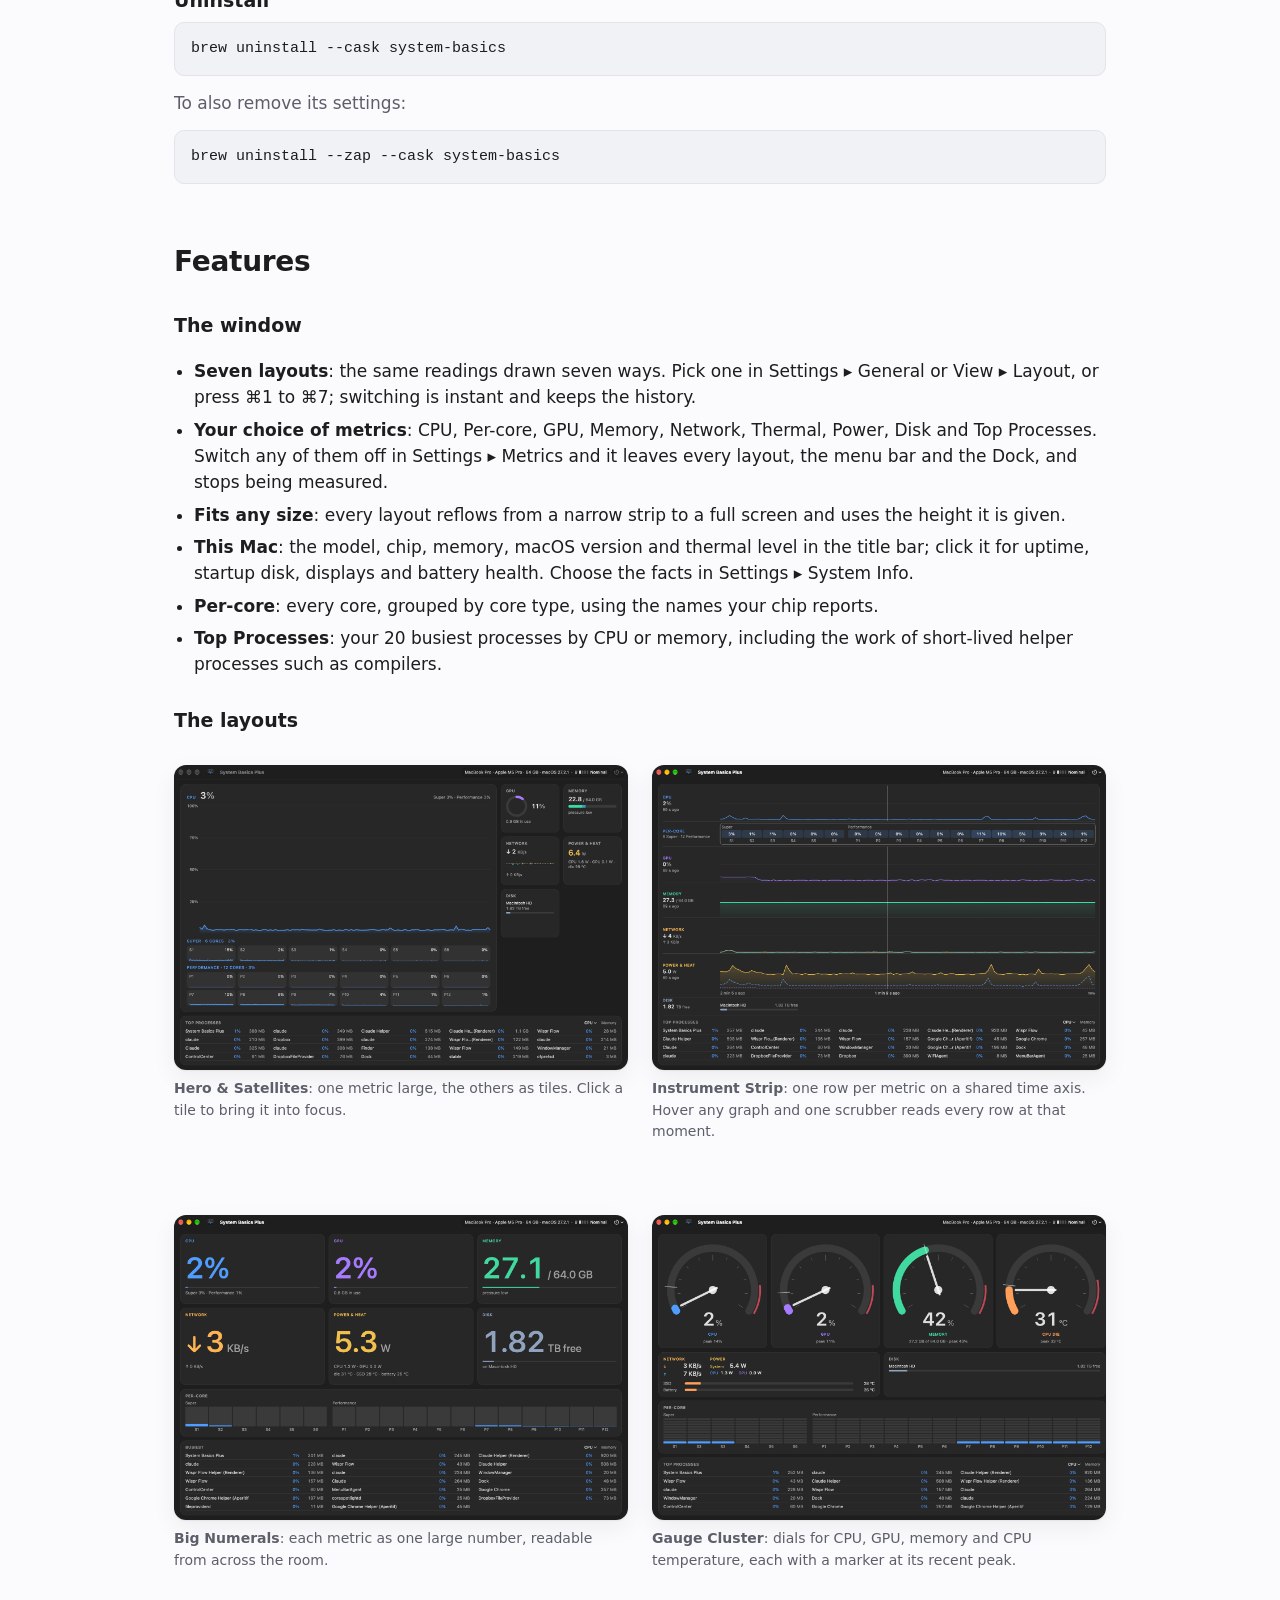
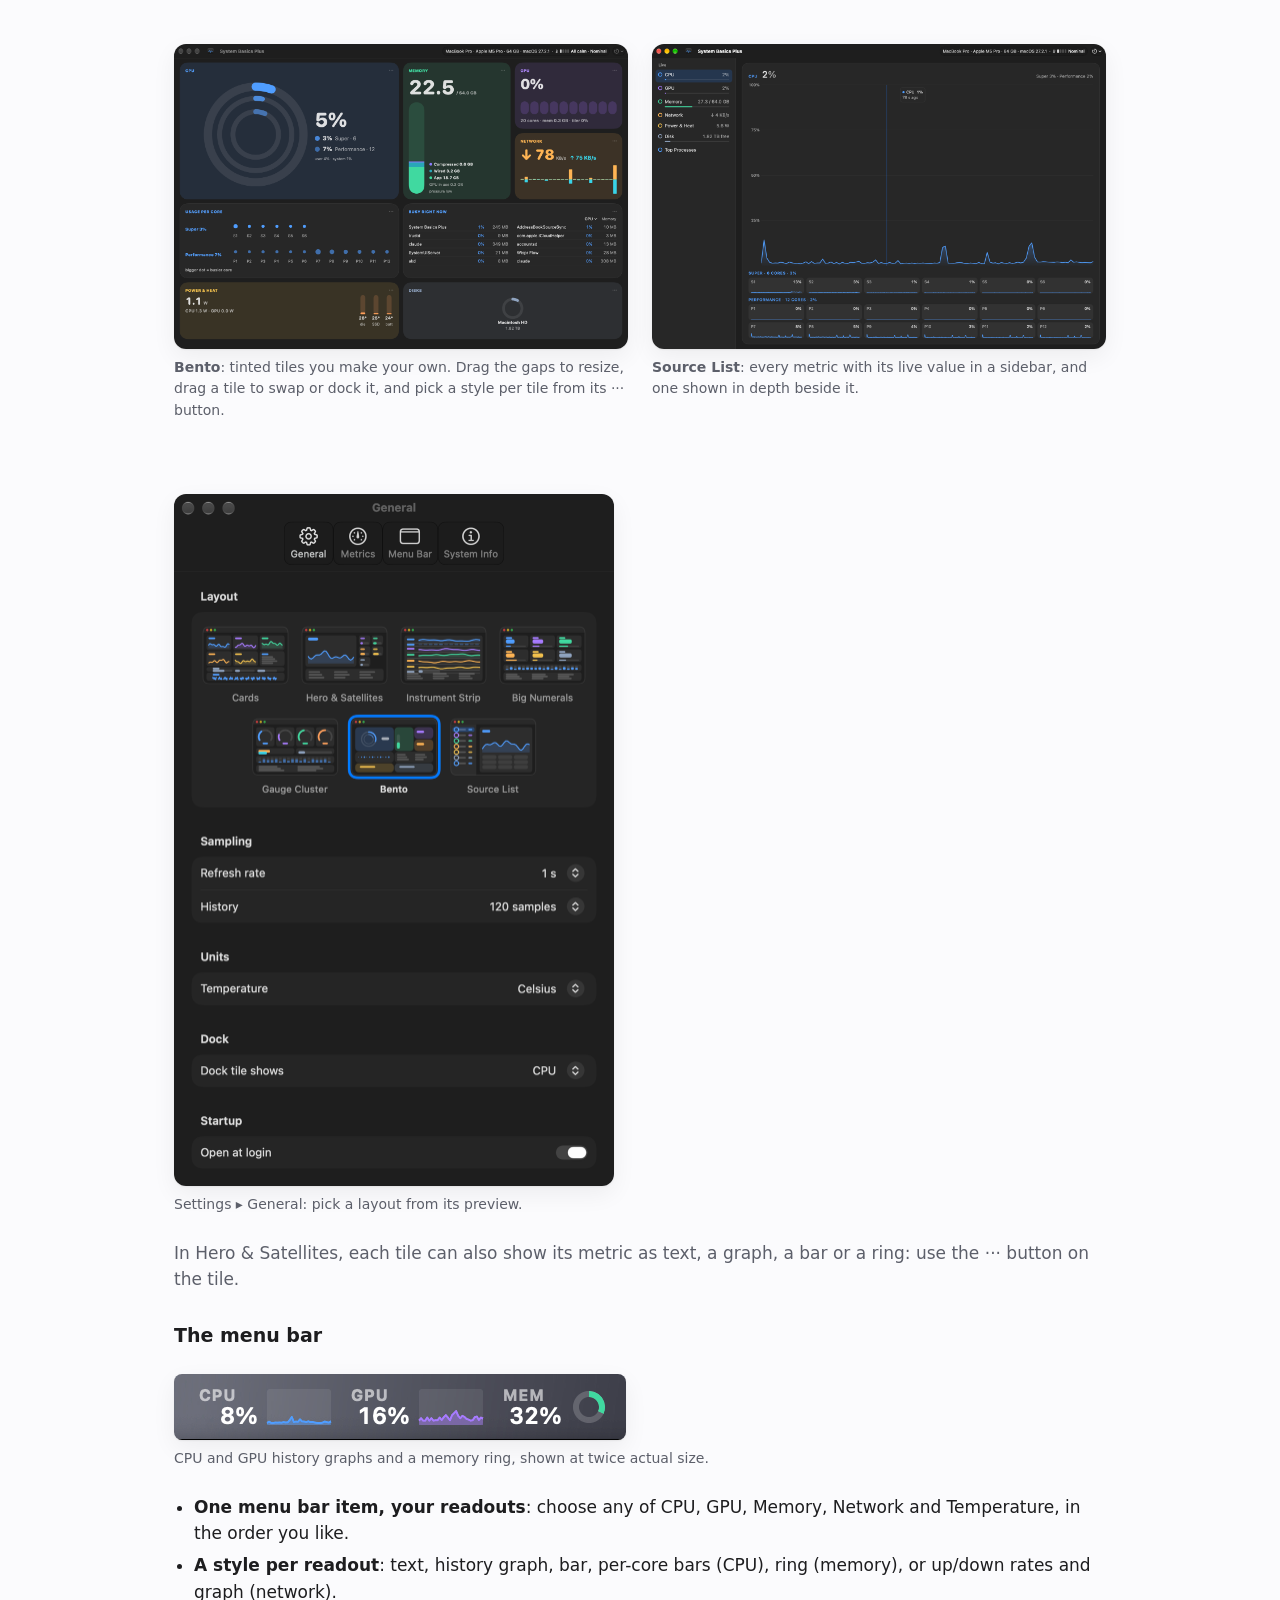
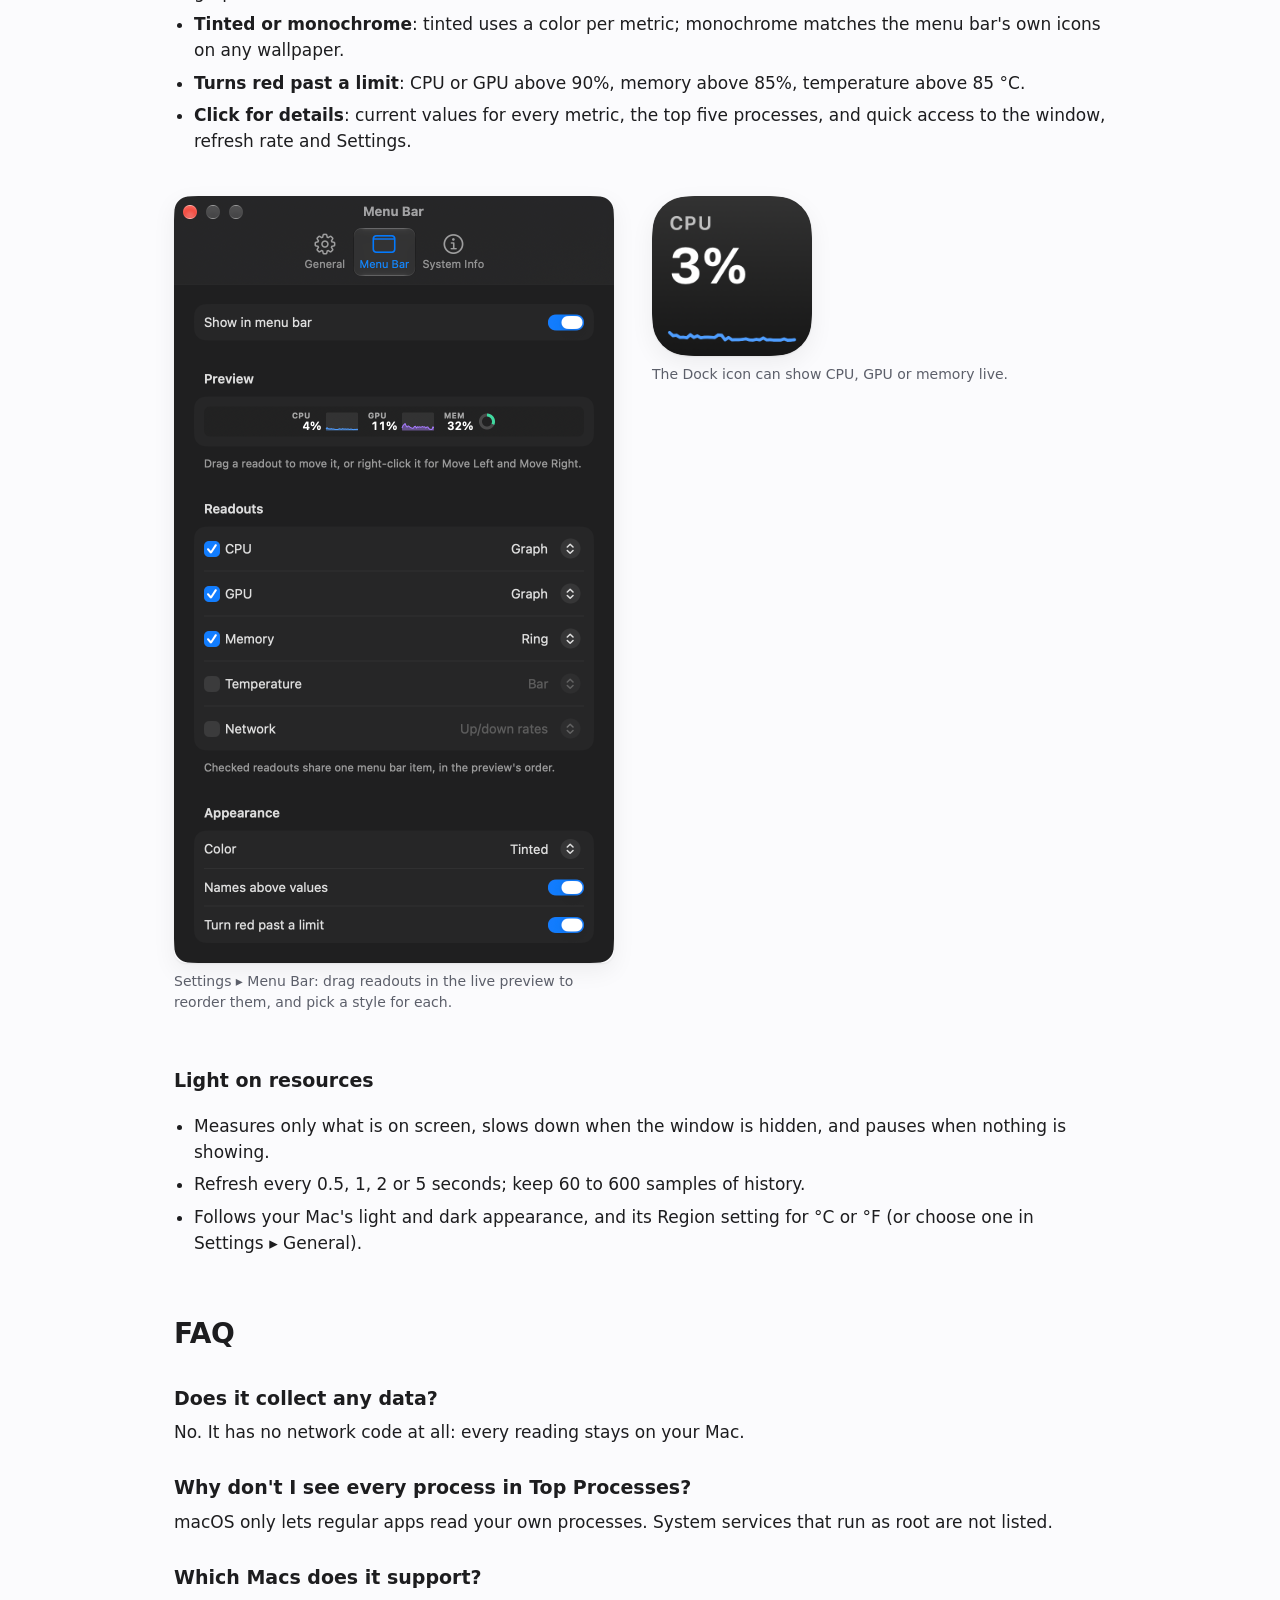
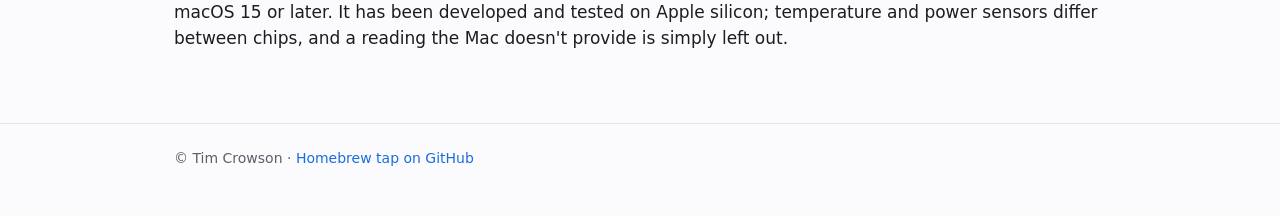
==== commit b1ea4b53: "System Basics Plus 0.2.1: seven layouts on the app page, new screenshots Co-Authored-By: Claude Fabl" ====
--- a/docs/system-basics/index.html
+++ b/docs/system-basics/index.html
@@ -19,13 +19,13 @@
 
 <main class="wrap">
   <h1 class="app-title"><img src="img/icon.png" alt="" width="128" height="128">System Basics Plus</h1>
-  <p class="lede">A small, quiet system monitor for the Mac. Nothing fancy. Live readings for CPU, GPU, memory, network, temperature and power, in a window with six layouts to choose from, in the menu bar and on the Dock icon. Nothing else: no accounts, no ads, and nothing leaves your Mac. There are far more comprehensive apps available for tracking system stats. I wanted a simpler version so I made my own.</p>
+  <p class="lede">A small, quiet system monitor for the Mac. Nothing fancy. Live readings for CPU, GPU, memory, network, temperature and power, in a window with seven layouts to choose from, in the menu bar and on the Dock icon. Nothing else: no accounts, no ads, and nothing leaves your Mac. There are far more comprehensive apps available for tracking system stats. I wanted a simpler version so I made my own.</p>
 
   <figure>
-    <img src="img/window.png?v=2" alt="The System Basics Plus window in the Hero &amp; Satellites layout: a large CPU graph with per-core traces, tiles for GPU, memory, network, power and disk, and the top processes below">
-    <figcaption>Hero &amp; Satellites, the default layout: one metric large, the others as tiles. Click a tile to bring it into focus.</figcaption>
+    <img src="img/window.png?v=3" alt="The System Basics Plus window in the Cards layout: a graph card each for CPU, GPU, memory, network, and power and heat, the top processes, disk space, and a small trace for every core">
+    <figcaption>Cards, the layout the app opens with: a graph for everything at once.</figcaption>
   </figure>
-  <p class="dim">New in 0.2: six window layouts, metrics you can switch off everywhere, and the top 20 processes. The app is now named System Basics Plus; your settings carry over.</p>
+  <p class="dim">New in 0.2.1: Cards is back as the layout the app opens with; Bento's tiles can be resized, moved and restyled; temperatures in °C or °F; and ⌘1 to ⌘7 switch layouts.</p>
 
   <h2 id="install">Install</h2>
   <p>Requires macOS 15 (Sequoia) or later.</p>
@@ -47,7 +47,7 @@
 
   <h3>The window</h3>
   <ul class="features">
-    <li><strong>Six layouts</strong>: the same readings drawn six ways. Pick one in Settings ▸ General or View ▸ Layout; switching is instant and keeps the history.</li>
+    <li><strong>Seven layouts</strong>: the same readings drawn seven ways. Pick one in Settings ▸ General or View ▸ Layout, or press ⌘1 to ⌘7; switching is instant and keeps the history.</li>
     <li><strong>Your choice of metrics</strong>: CPU, Per-core, GPU, Memory, Network, Thermal, Power, Disk and Top Processes. Switch any of them off in Settings ▸ Metrics and it leaves every layout, the menu bar and the Dock, and stops being measured.</li>
     <li><strong>Fits any size</strong>: every layout reflows from a narrow strip to a full screen and uses the height it is given.</li>
     <li><strong>This Mac</strong>: the model, chip, memory, macOS version and thermal level in the title bar; click it for uptime, startup disk, displays and battery health. Choose the facts in Settings ▸ System Info.</li>
@@ -57,6 +57,10 @@
 
   <h3>The layouts</h3>
   <div class="shots layouts">
+    <figure>
+      <img src="img/layout-hero.png" alt="Hero &amp; Satellites: a large CPU graph with per-core traces, and tiles for GPU, memory, network, power and disk beside it">
+      <figcaption><strong>Hero &amp; Satellites</strong>: one metric large, the others as tiles. Click a tile to bring it into focus.</figcaption>
+    </figure>
     <figure>
       <img src="img/layout-strip.png" alt="Instrument Strip: one row per metric, each with a graph on a shared time axis">
       <figcaption><strong>Instrument Strip</strong>: one row per metric on a shared time axis. Hover any graph and one scrubber reads every row at that moment.</figcaption>
@@ -70,15 +74,15 @@
       <figcaption><strong>Gauge Cluster</strong>: dials for CPU, GPU, memory and CPU temperature, each with a marker at its recent peak.</figcaption>
     </figure>
     <figure>
-      <img src="img/layout-bento.png" alt="Bento: tinted tiles of different sizes, each metric in its own drawing">
-      <figcaption><strong>Bento</strong>: tinted tiles in different sizes, each metric in its own drawing.</figcaption>
+      <img src="img/layout-bento.png?v=2" alt="Bento: tinted tiles of different sizes, each metric in its own drawing">
+      <figcaption><strong>Bento</strong>: tinted tiles you make your own. Drag the gaps to resize, drag a tile to swap or dock it, and pick a style per tile from its ··· button.</figcaption>
     </figure>
     <figure>
       <img src="img/layout-sourceList.png" alt="Source List: a sidebar of metrics with live values beside one metric shown in depth">
       <figcaption><strong>Source List</strong>: every metric with its live value in a sidebar, and one shown in depth beside it.</figcaption>
     </figure>
     <figure class="settings">
-      <img src="img/settings-layout.png" alt="Settings, General tab: six preview cards, one per layout">
+      <img src="img/settings-layout.png?v=2" alt="Settings, General tab: seven preview cards, one per layout">
       <figcaption>Settings ▸ General: pick a layout from its preview.</figcaption>
     </figure>
   </div>
@@ -112,7 +116,7 @@
   <ul class="features">
     <li>Measures only what is on screen, slows down when the window is hidden, and pauses when nothing is showing.</li>
     <li>Refresh every 0.5, 1, 2 or 5 seconds; keep 60 to 600 samples of history.</li>
-    <li>Follows your Mac's light and dark appearance.</li>
+    <li>Follows your Mac's light and dark appearance, and its Region setting for °C or °F (or choose one in Settings ▸ General).</li>
   </ul>
 
   <h2 id="faq">FAQ</h2>
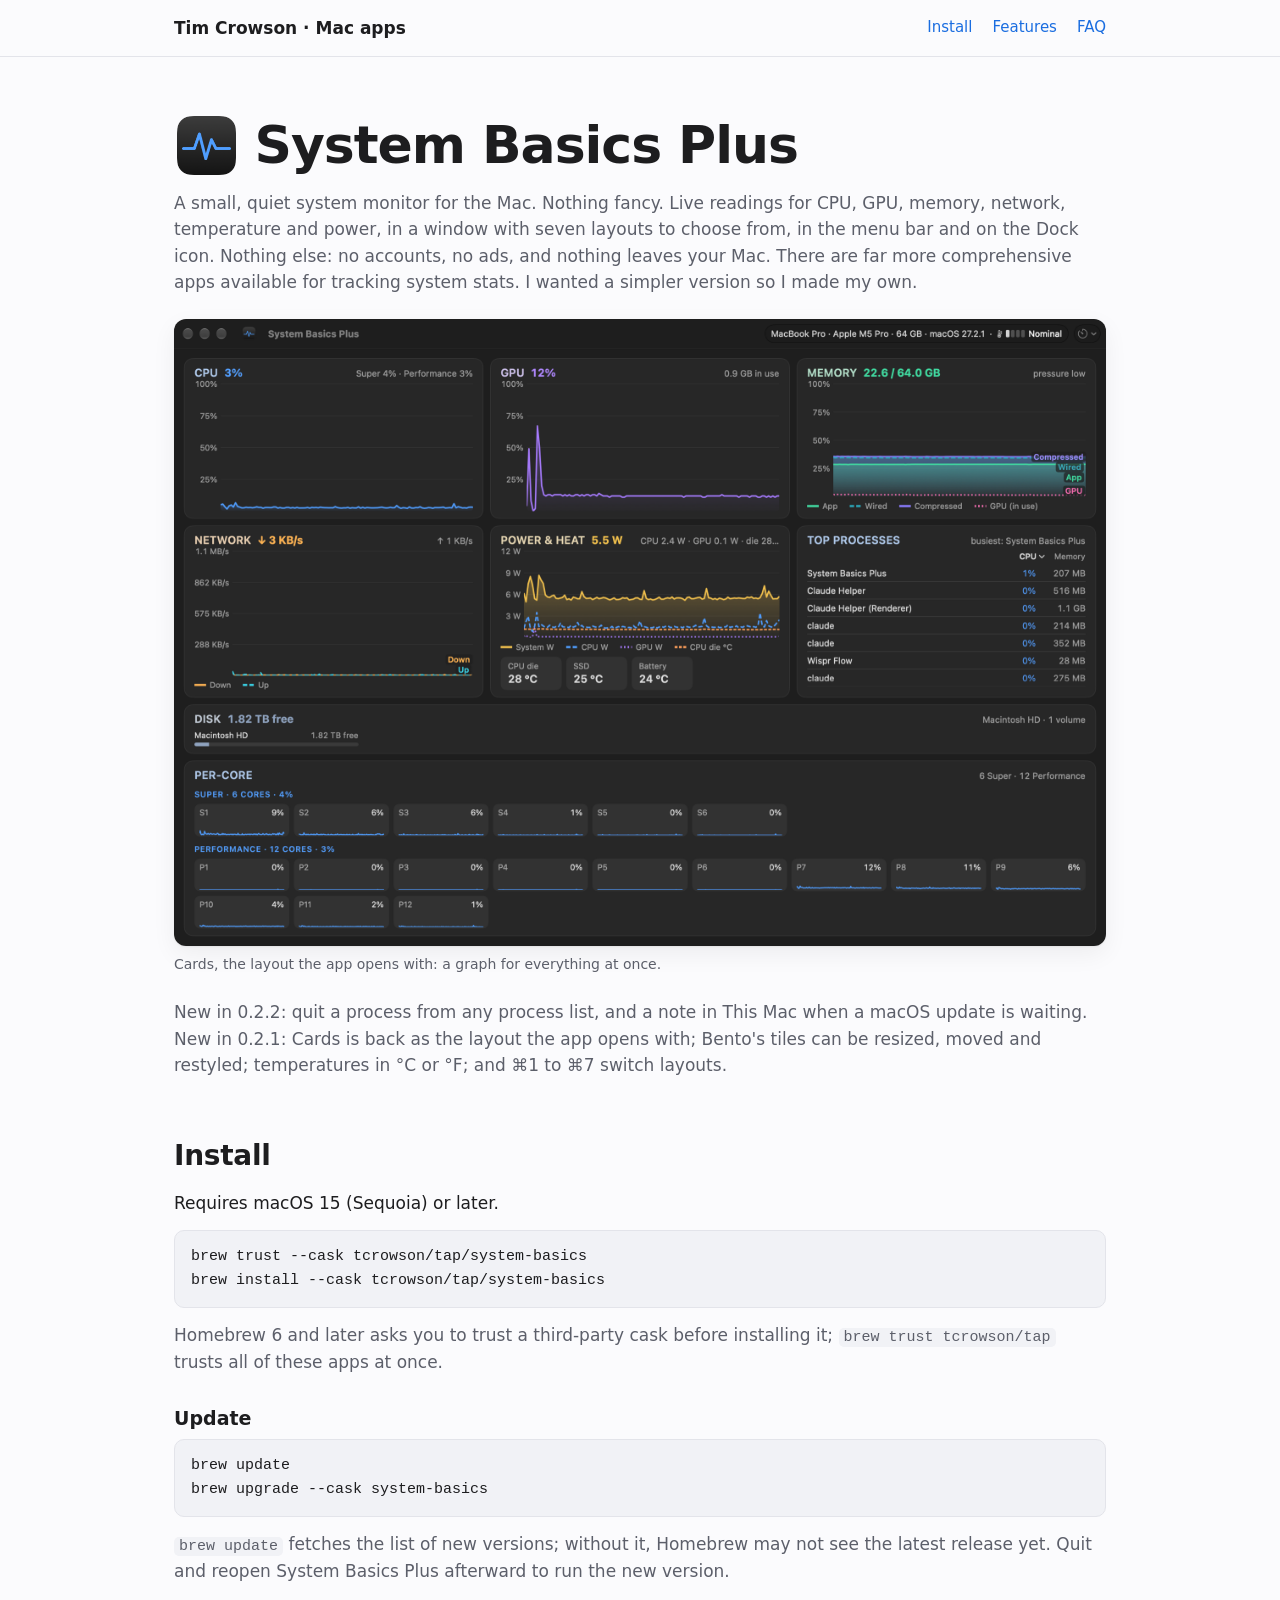
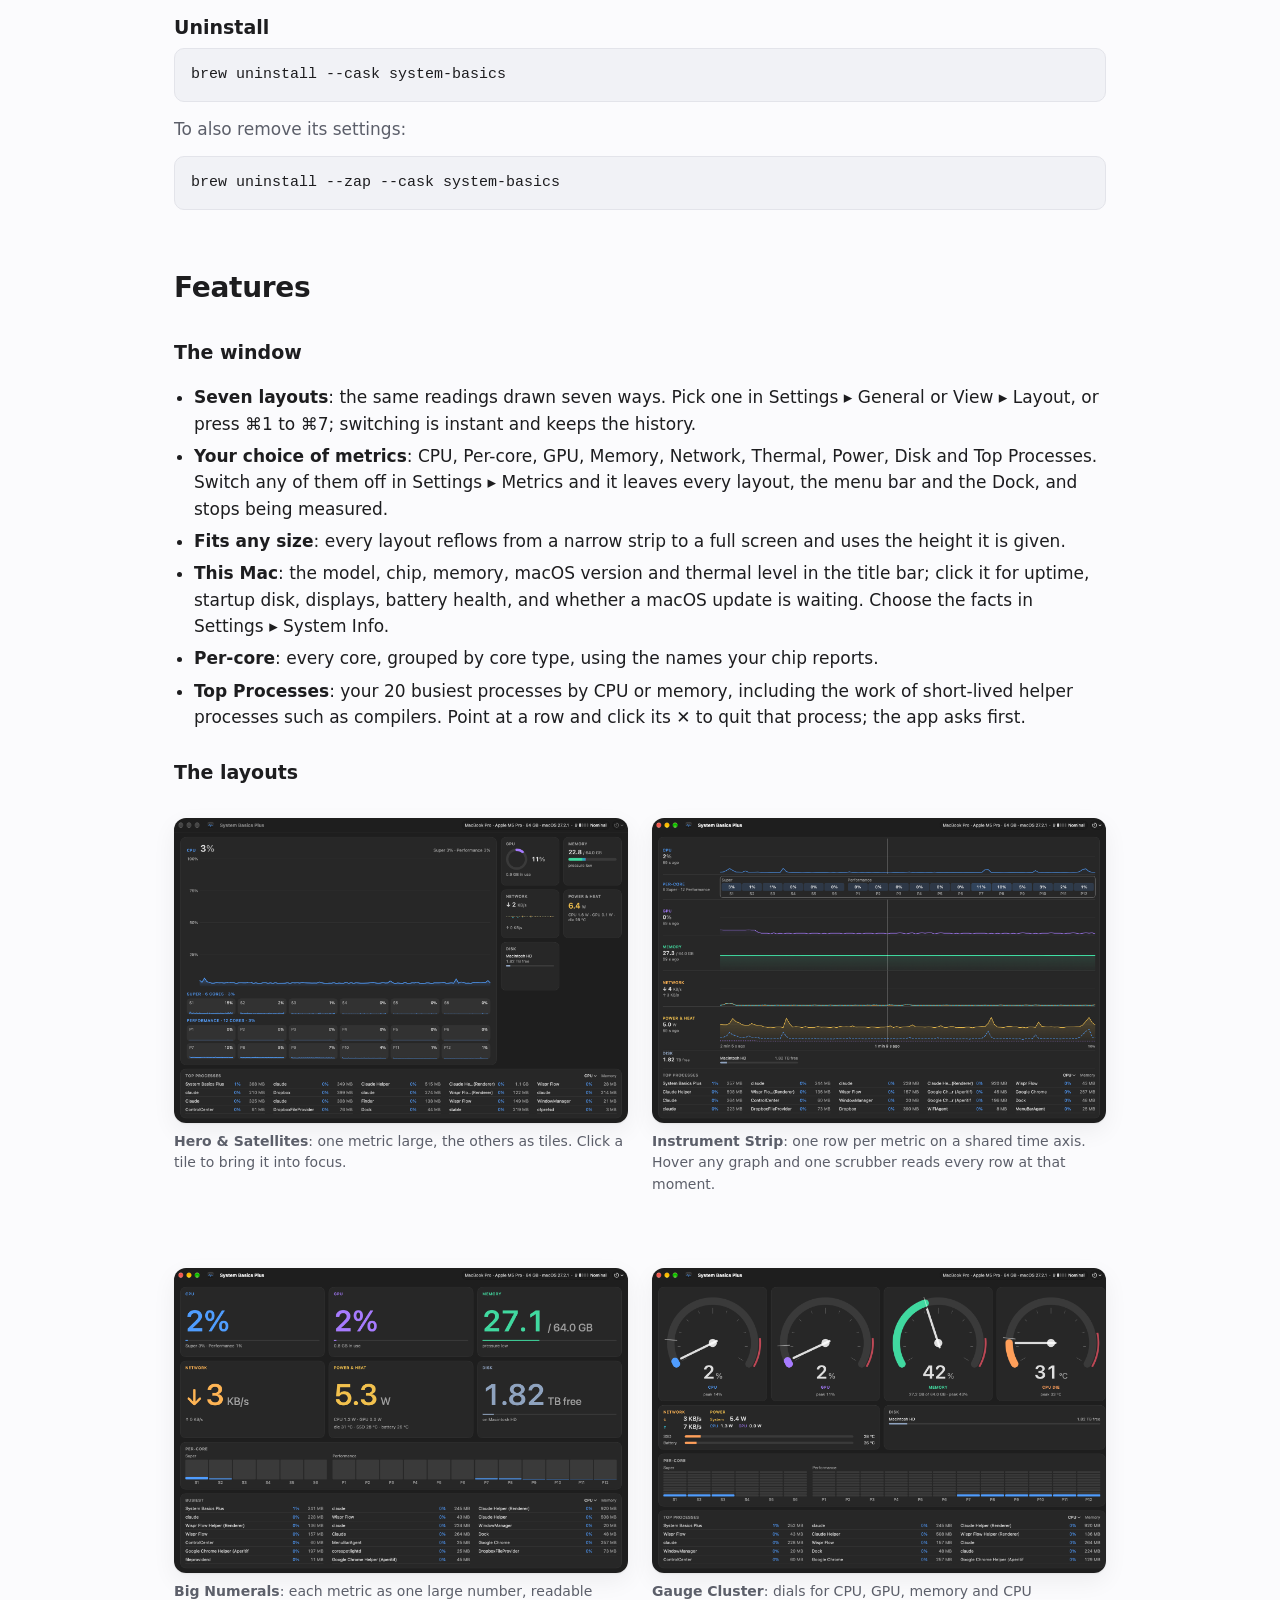
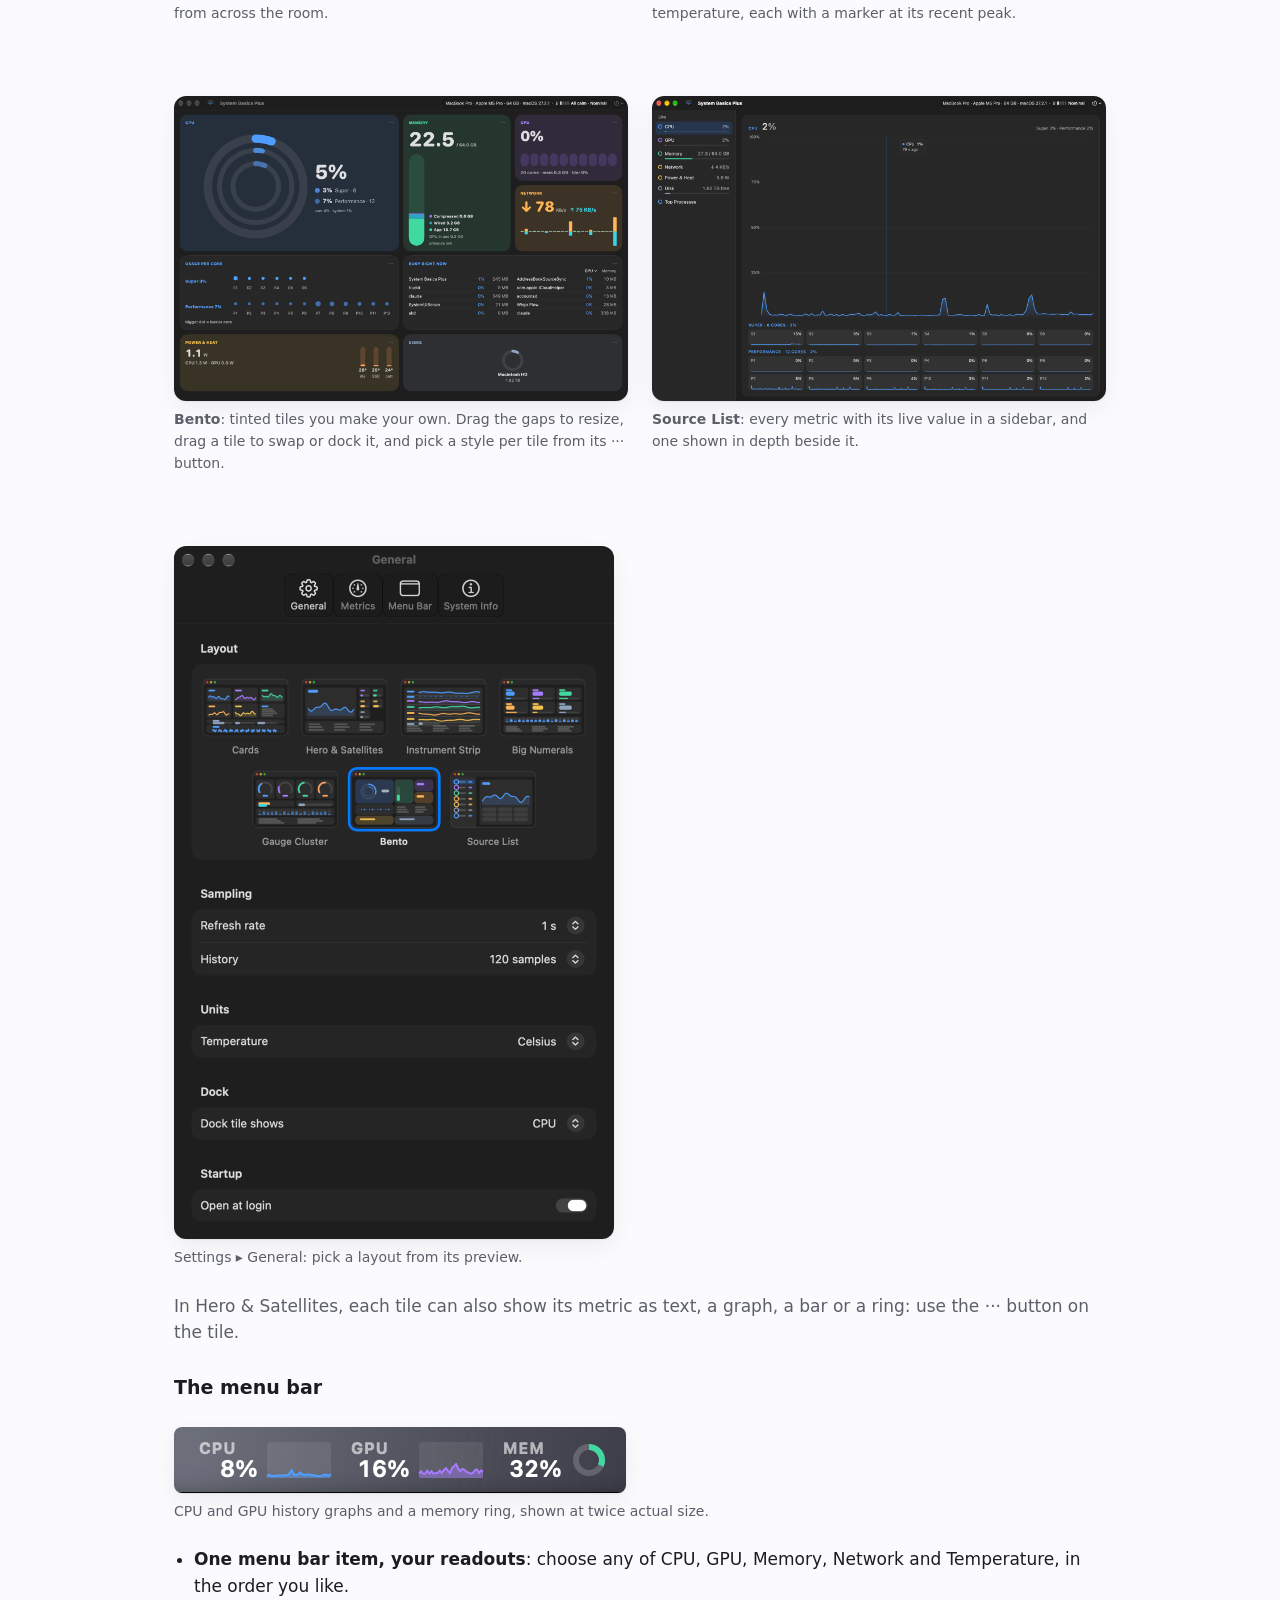
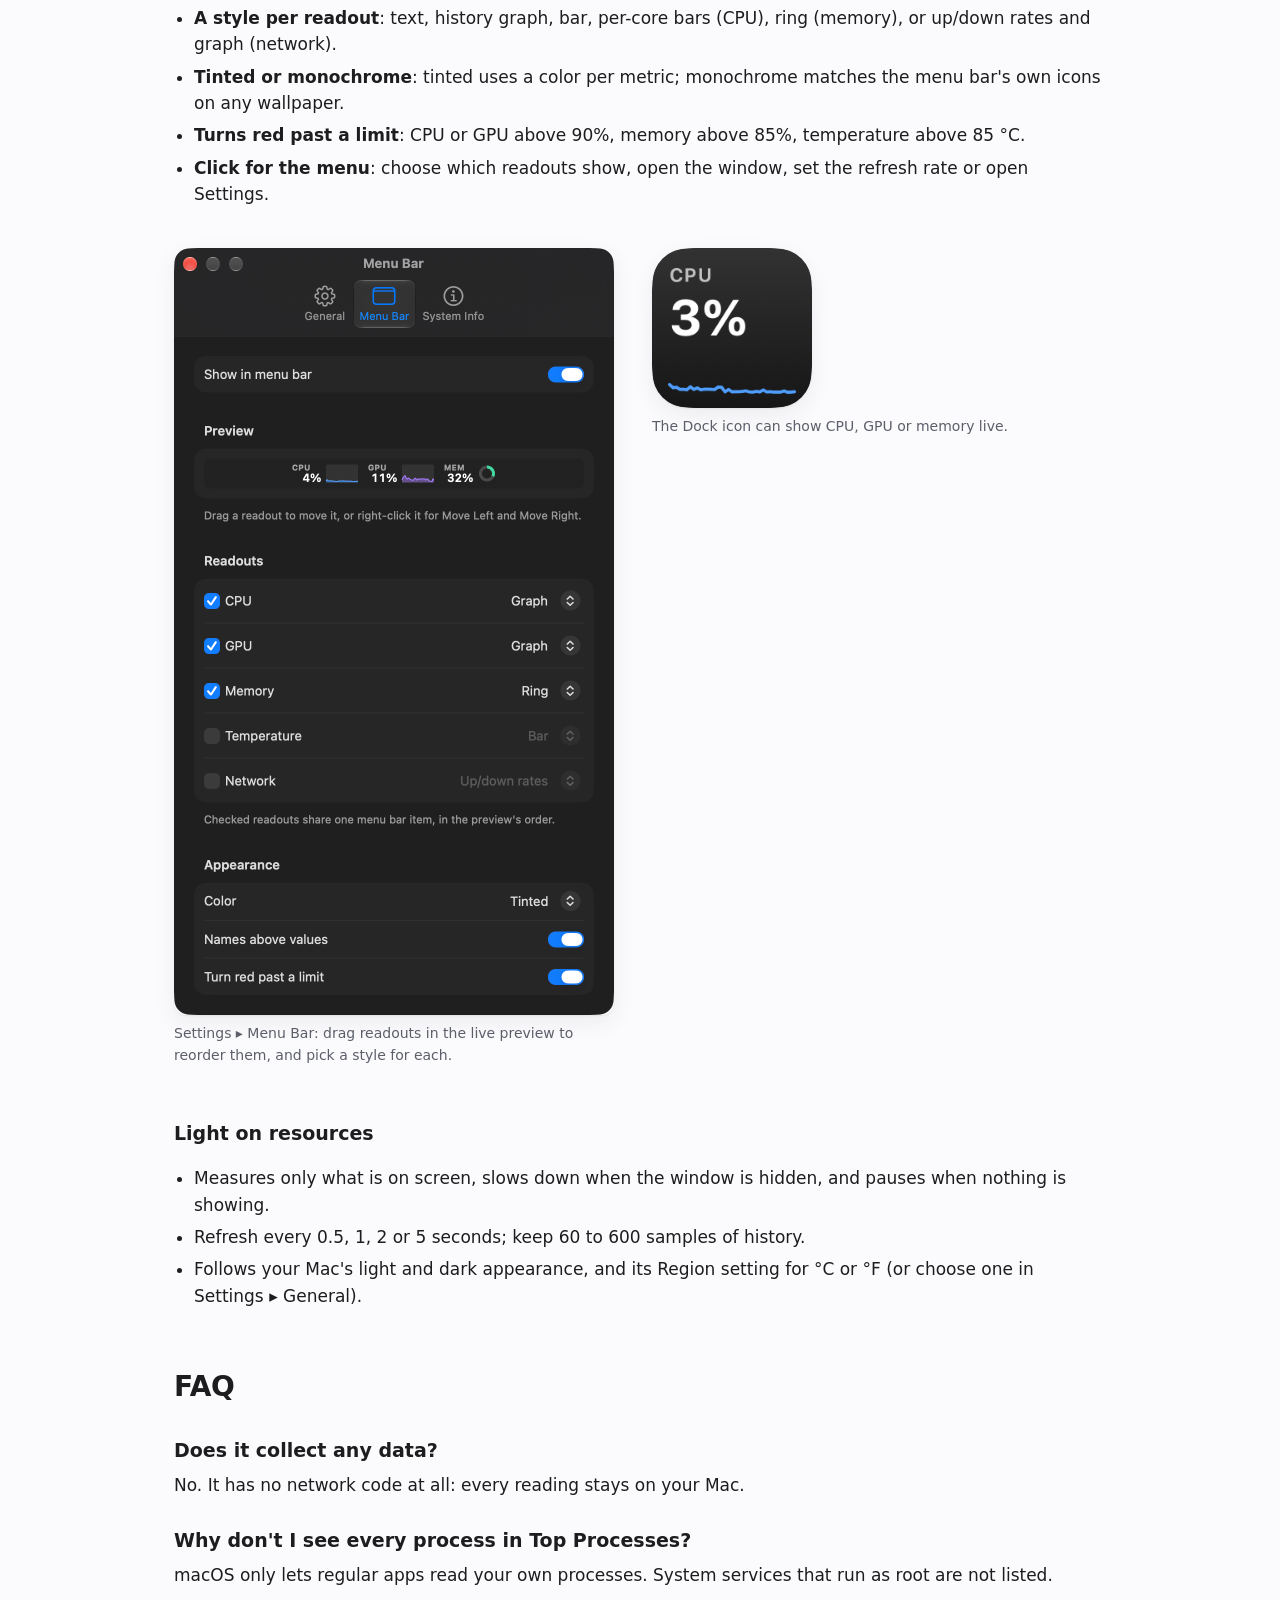
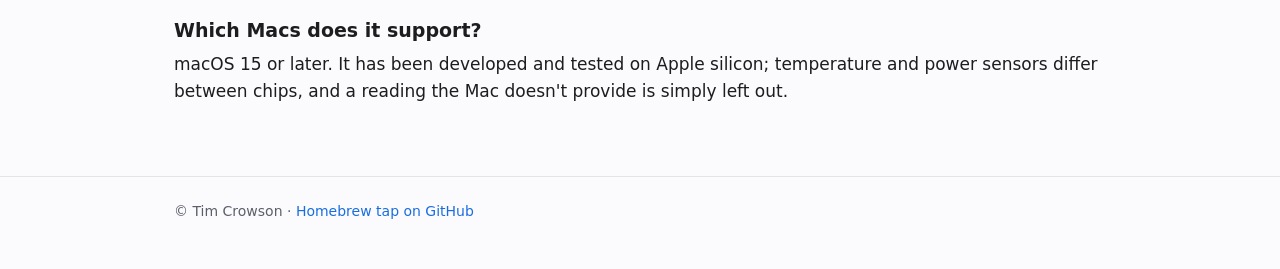
==== commit 19ebefae: "System Basics Plus 0.2.2 on the app page Co-Authored-By: Claude Fable 5.2 <noreply@anthropic.com>" ====
--- a/docs/system-basics/index.html
+++ b/docs/system-basics/index.html
@@ -25,7 +25,7 @@
     <img src="img/window.png?v=3" alt="The System Basics Plus window in the Cards layout: a graph card each for CPU, GPU, memory, network, and power and heat, the top processes, disk space, and a small trace for every core">
     <figcaption>Cards, the layout the app opens with: a graph for everything at once.</figcaption>
   </figure>
-  <p class="dim">New in 0.2.1: Cards is back as the layout the app opens with; Bento's tiles can be resized, moved and restyled; temperatures in °C or °F; and ⌘1 to ⌘7 switch layouts.</p>
+  <p class="dim">New in 0.2.2: quit a process from any process list, and a note in This Mac when a macOS update is waiting. New in 0.2.1: Cards is back as the layout the app opens with; Bento's tiles can be resized, moved and restyled; temperatures in °C or °F; and ⌘1 to ⌘7 switch layouts.</p>
 
   <h2 id="install">Install</h2>
   <p>Requires macOS 15 (Sequoia) or later.</p>
@@ -50,9 +50,9 @@
     <li><strong>Seven layouts</strong>: the same readings drawn seven ways. Pick one in Settings ▸ General or View ▸ Layout, or press ⌘1 to ⌘7; switching is instant and keeps the history.</li>
     <li><strong>Your choice of metrics</strong>: CPU, Per-core, GPU, Memory, Network, Thermal, Power, Disk and Top Processes. Switch any of them off in Settings ▸ Metrics and it leaves every layout, the menu bar and the Dock, and stops being measured.</li>
     <li><strong>Fits any size</strong>: every layout reflows from a narrow strip to a full screen and uses the height it is given.</li>
-    <li><strong>This Mac</strong>: the model, chip, memory, macOS version and thermal level in the title bar; click it for uptime, startup disk, displays and battery health. Choose the facts in Settings ▸ System Info.</li>
+    <li><strong>This Mac</strong>: the model, chip, memory, macOS version and thermal level in the title bar; click it for uptime, startup disk, displays, battery health, and whether a macOS update is waiting. Choose the facts in Settings ▸ System Info.</li>
     <li><strong>Per-core</strong>: every core, grouped by core type, using the names your chip reports.</li>
-    <li><strong>Top Processes</strong>: your 20 busiest processes by CPU or memory, including the work of short-lived helper processes such as compilers.</li>
+    <li><strong>Top Processes</strong>: your 20 busiest processes by CPU or memory, including the work of short-lived helper processes such as compilers. Point at a row and click its ✕ to quit that process; the app asks first.</li>
   </ul>
 
   <h3>The layouts</h3>
@@ -98,7 +98,7 @@
     <li><strong>A style per readout</strong>: text, history graph, bar, per-core bars (CPU), ring (memory), or up/down rates and graph (network).</li>
     <li><strong>Tinted or monochrome</strong>: tinted uses a color per metric; monochrome matches the menu bar's own icons on any wallpaper.</li>
     <li><strong>Turns red past a limit</strong>: CPU or GPU above 90%, memory above 85%, temperature above 85 °C.</li>
-    <li><strong>Click for details</strong>: current values for every metric, the top five processes, and quick access to the window, refresh rate and Settings.</li>
+    <li><strong>Click for the menu</strong>: choose which readouts show, open the window, set the refresh rate or open Settings.</li>
   </ul>
 
   <div class="shots">
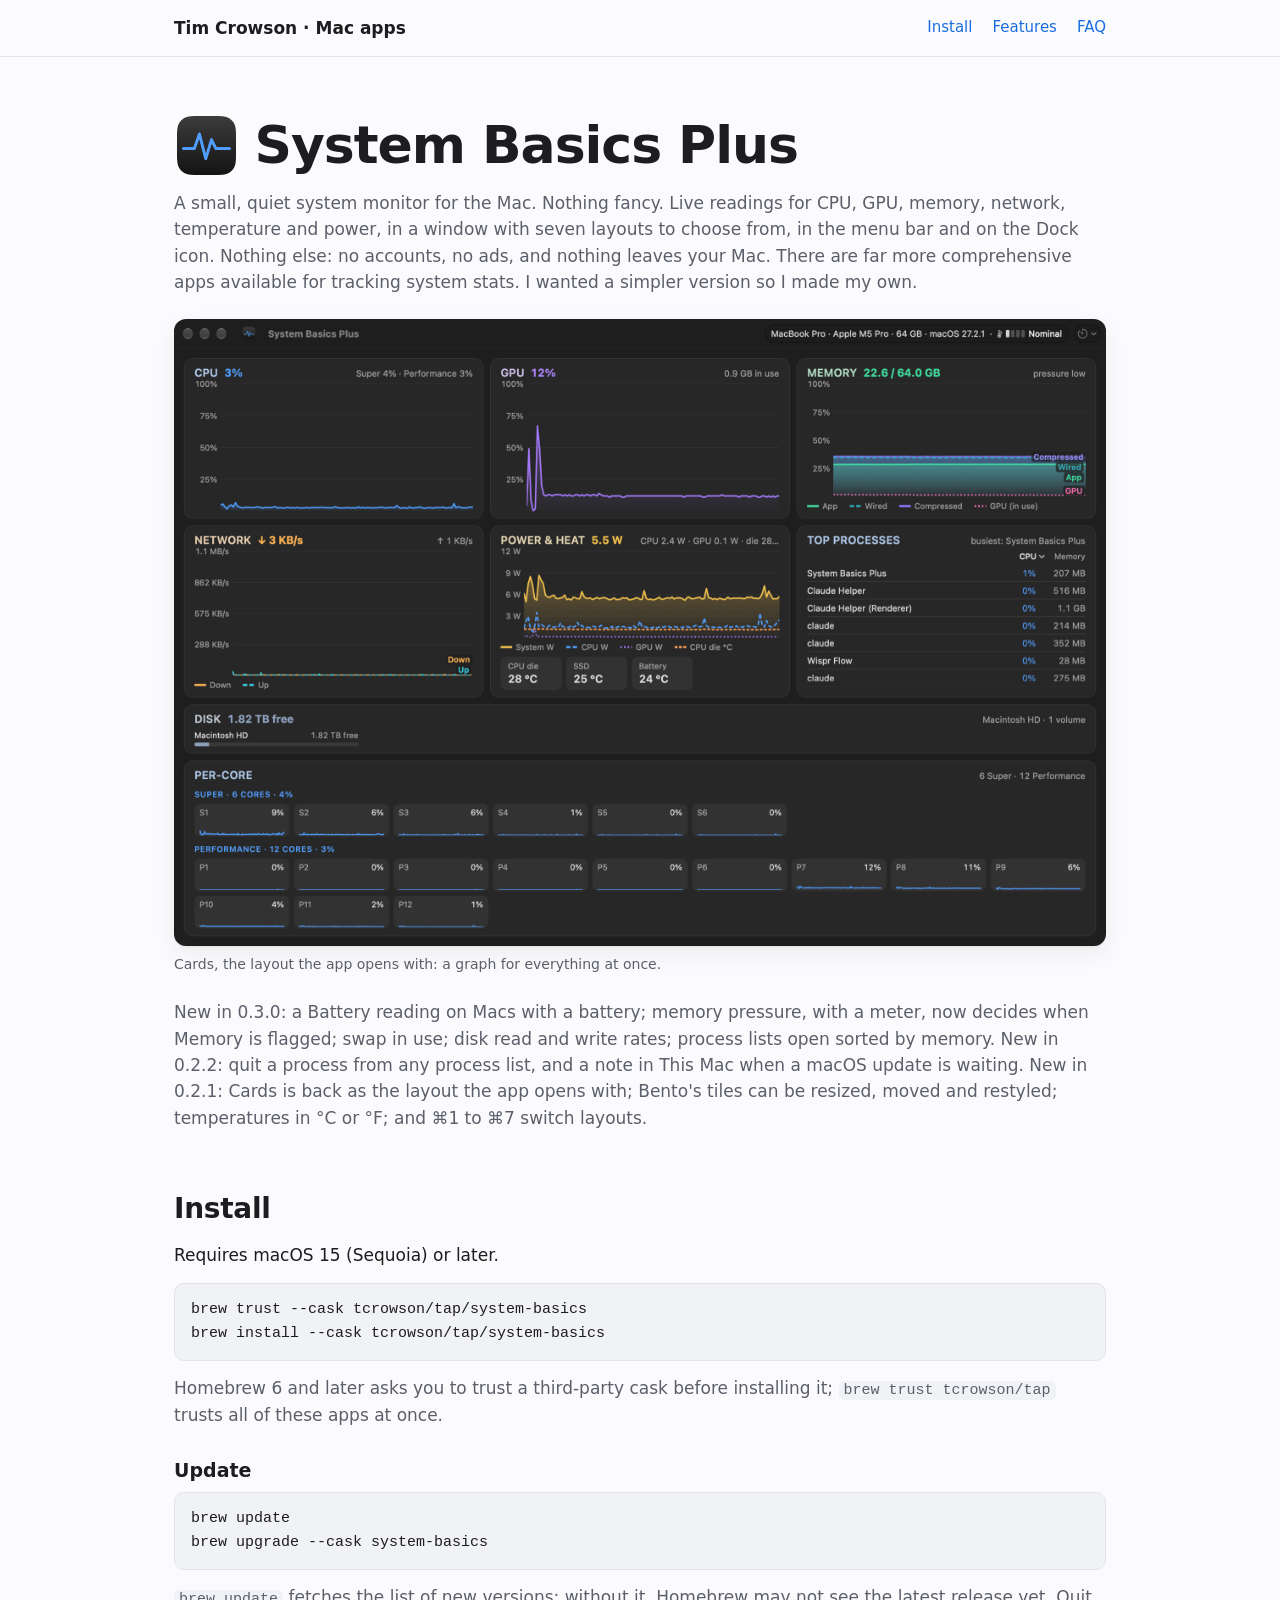
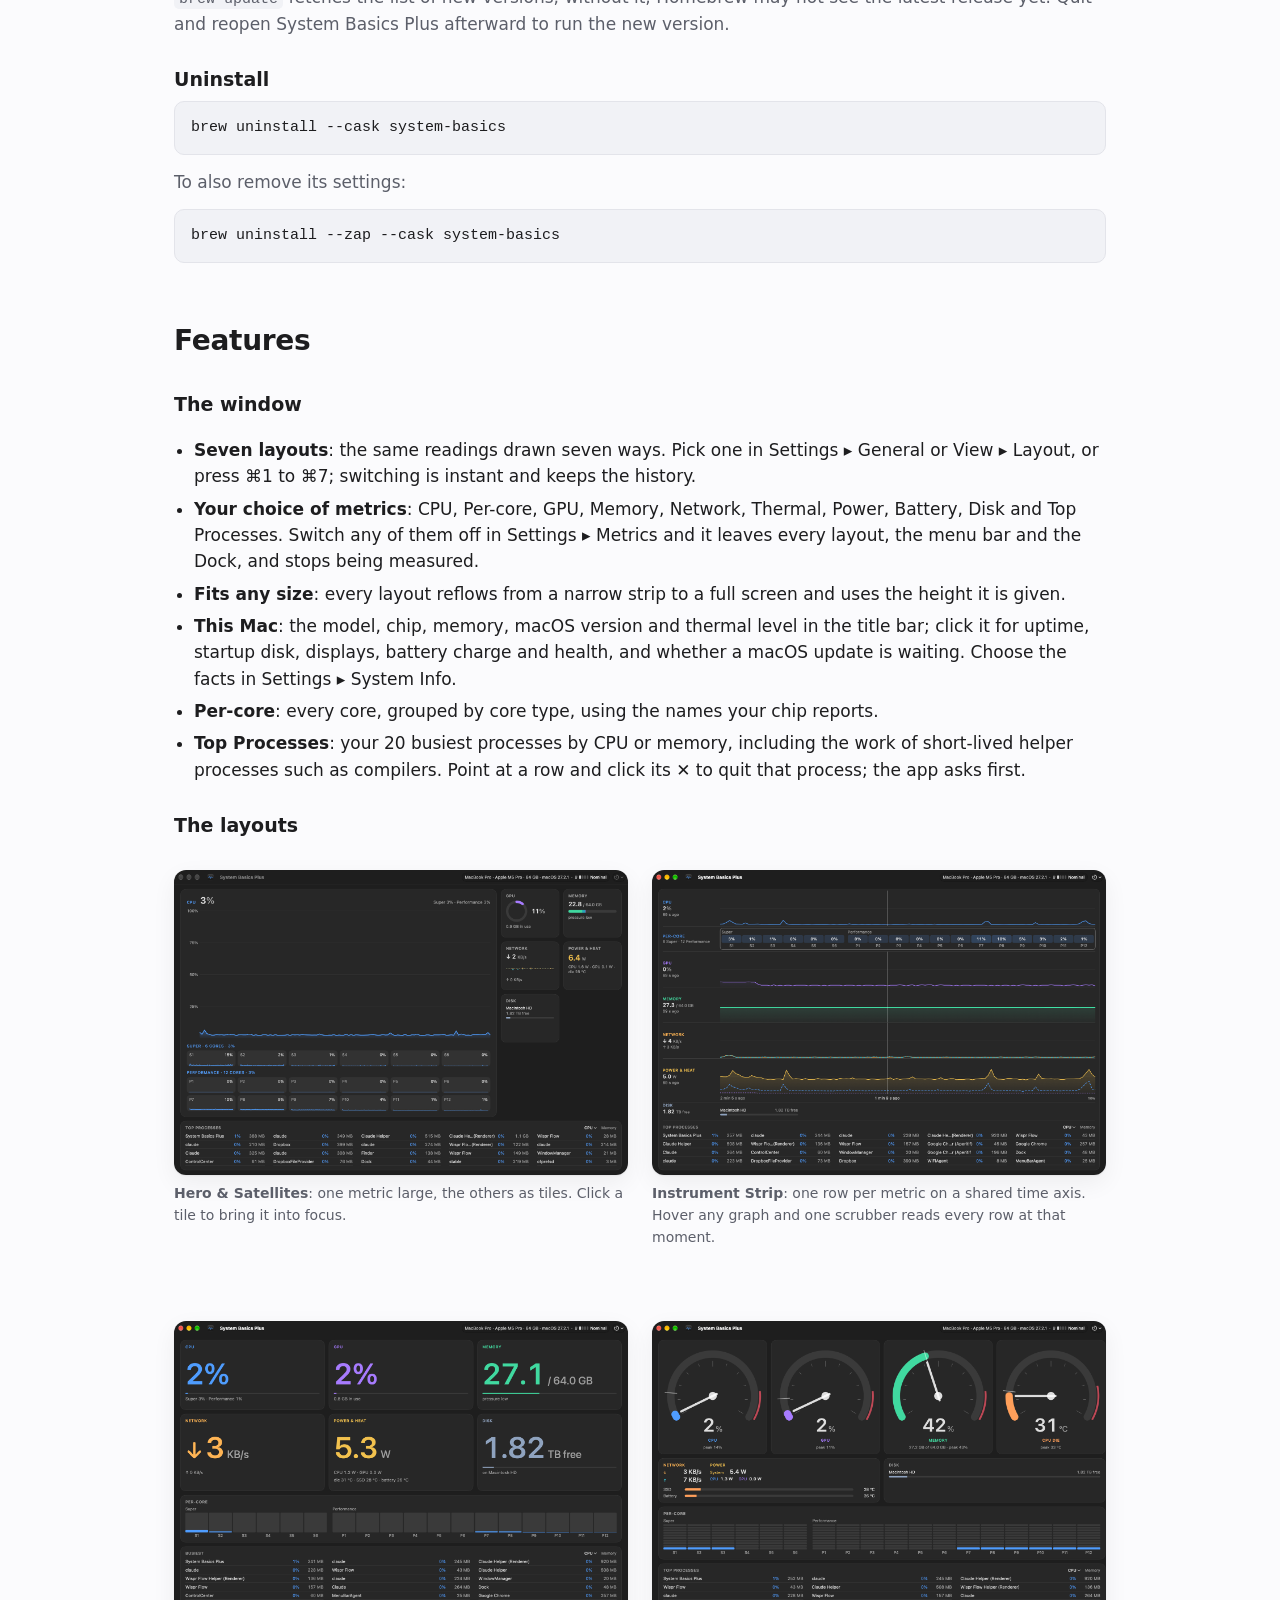
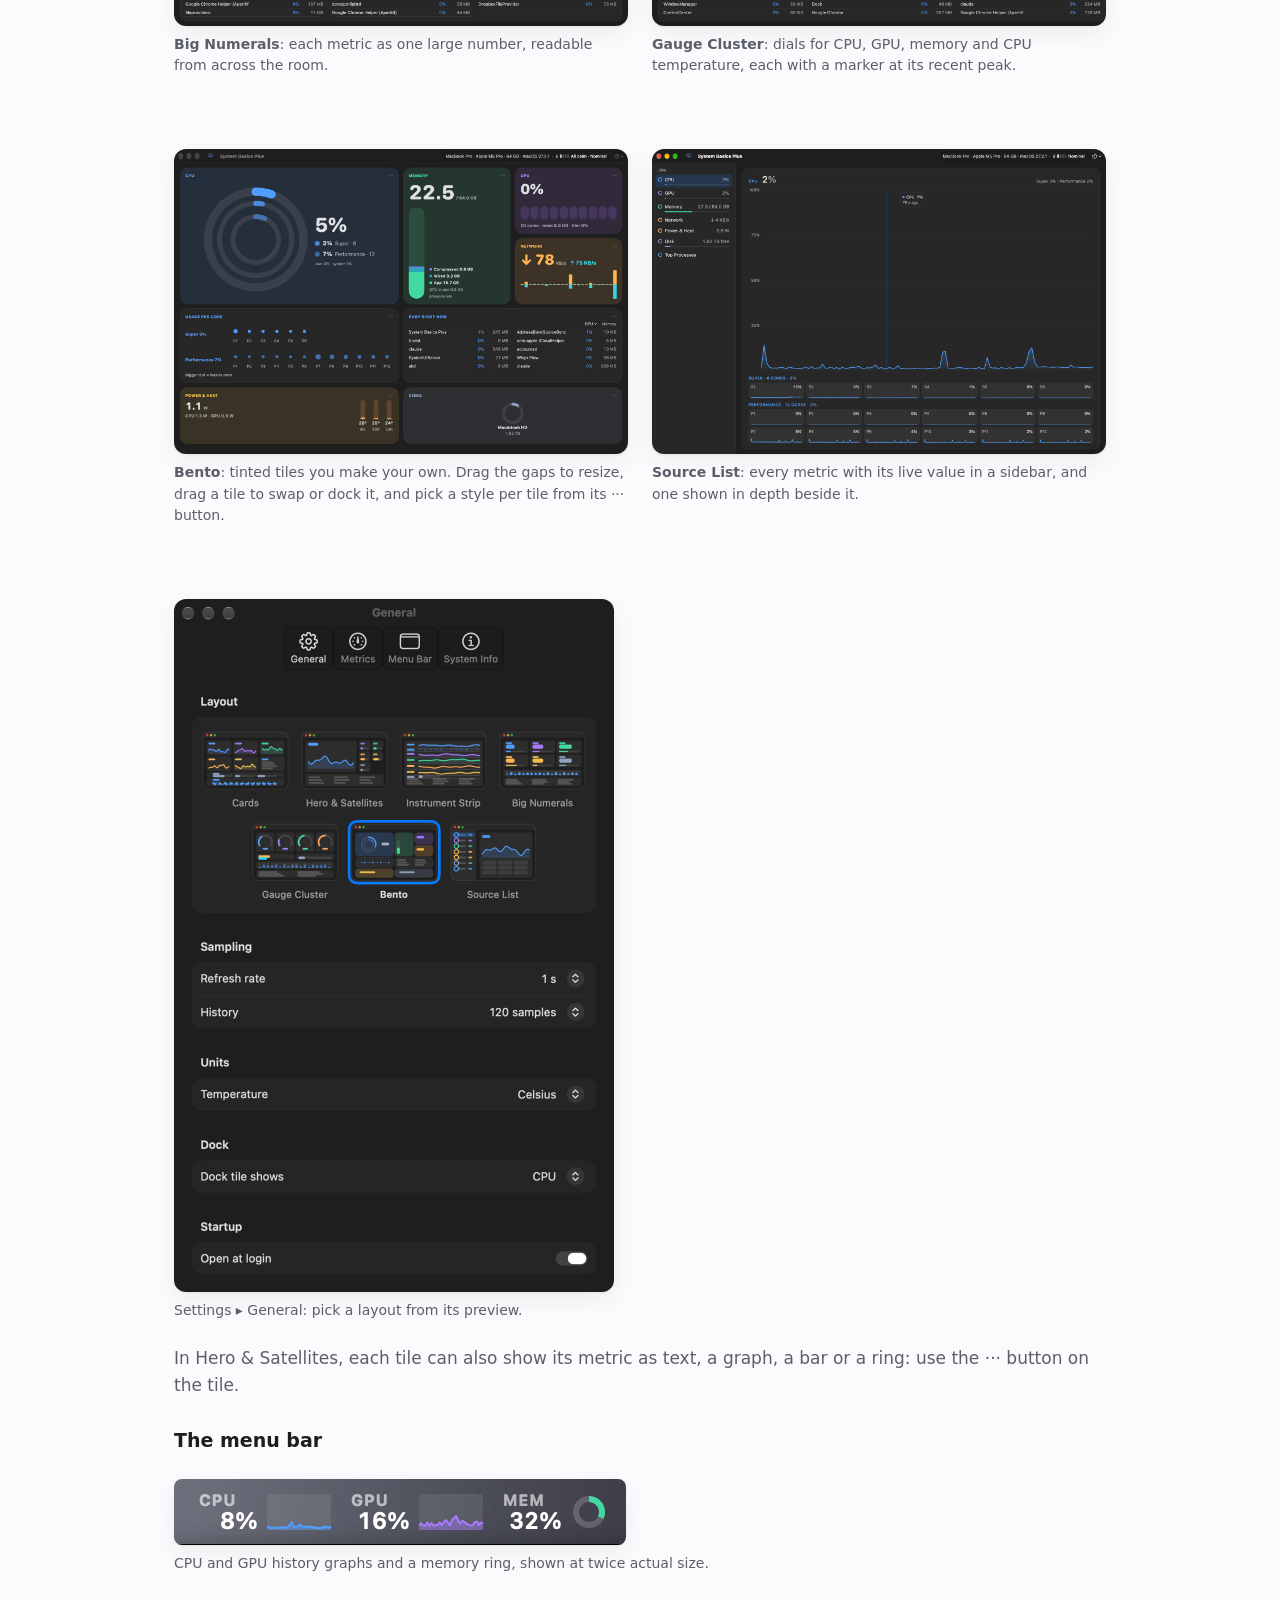
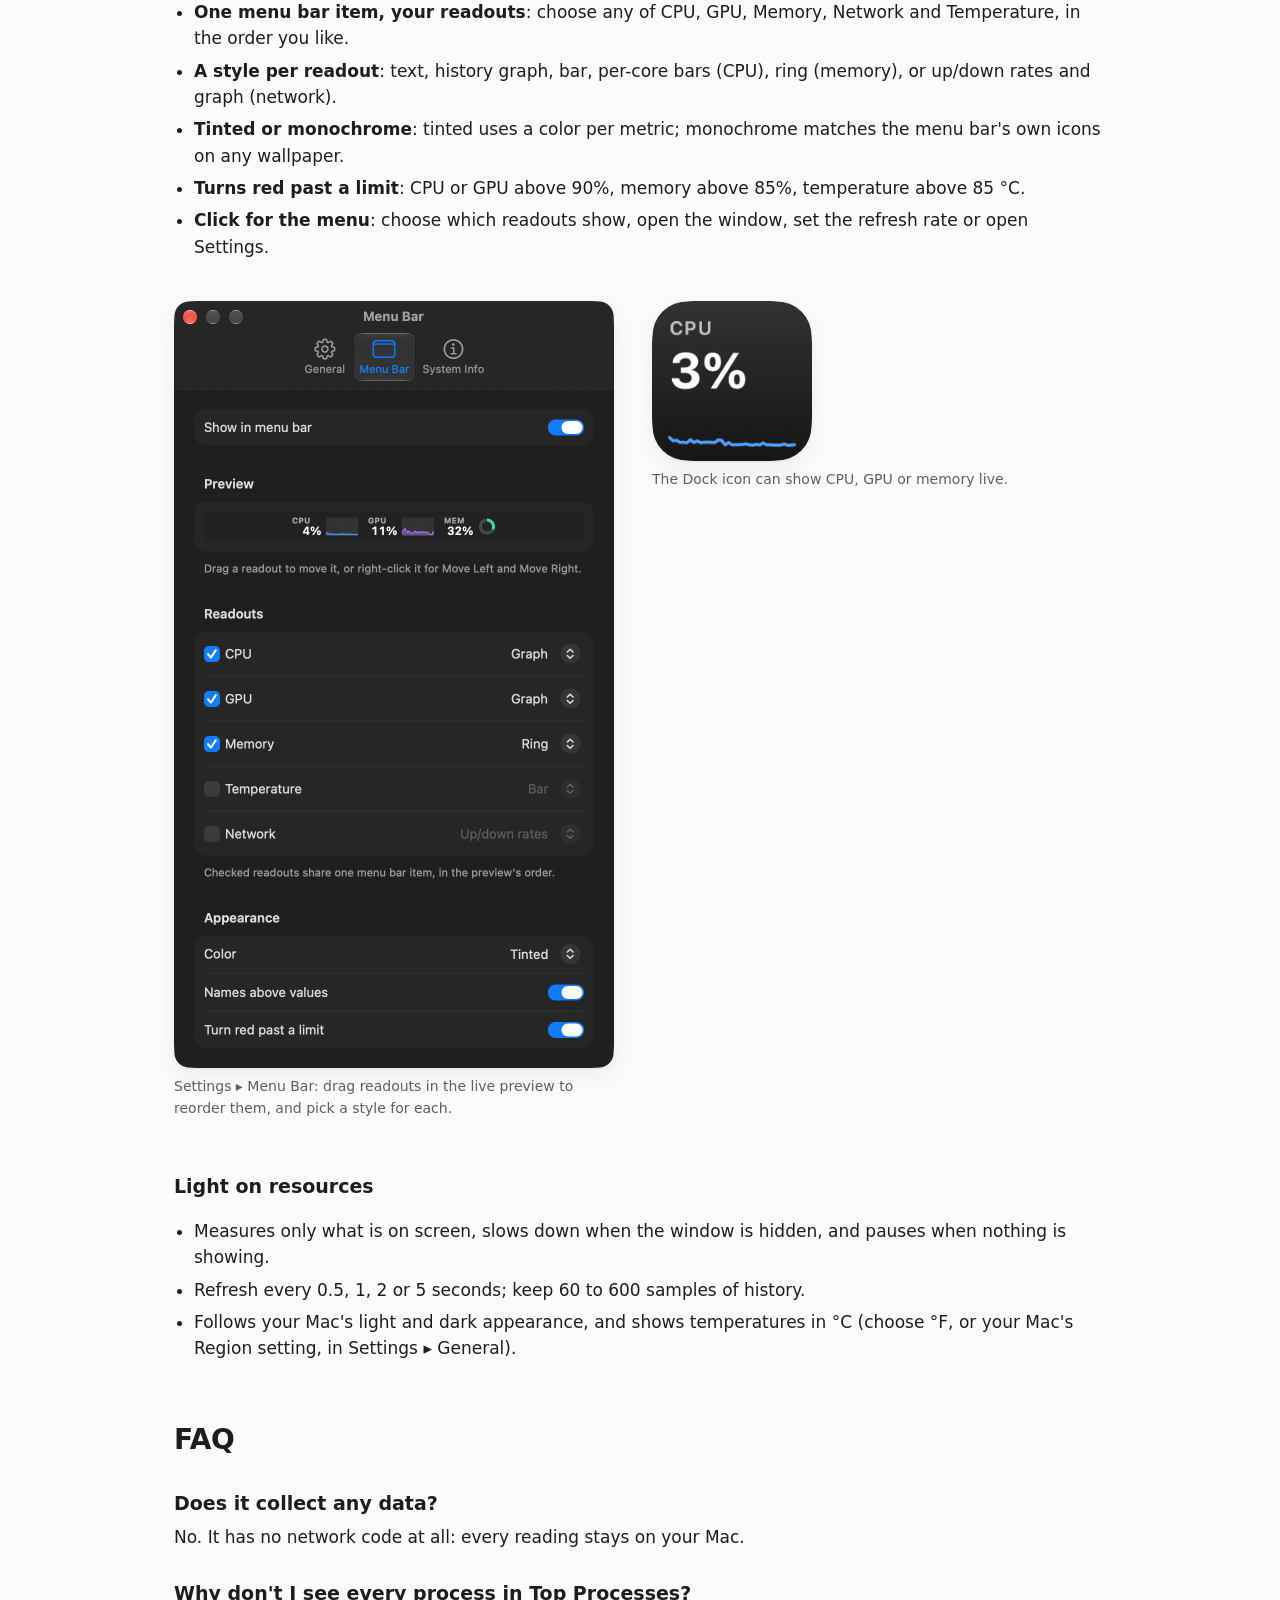
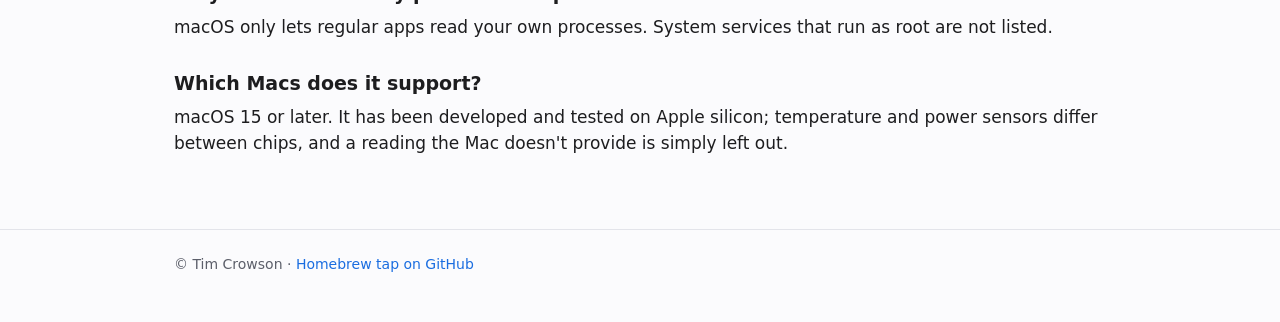
==== commit 05b05fb5: "System Basics Plus 0.3.0 on the app page Co-Authored-By: Claude Fable 5.2 <noreply@anthropic.com>" ====
--- a/docs/system-basics/index.html
+++ b/docs/system-basics/index.html
@@ -25,7 +25,7 @@
     <img src="img/window.png?v=3" alt="The System Basics Plus window in the Cards layout: a graph card each for CPU, GPU, memory, network, and power and heat, the top processes, disk space, and a small trace for every core">
     <figcaption>Cards, the layout the app opens with: a graph for everything at once.</figcaption>
   </figure>
-  <p class="dim">New in 0.2.2: quit a process from any process list, and a note in This Mac when a macOS update is waiting. New in 0.2.1: Cards is back as the layout the app opens with; Bento's tiles can be resized, moved and restyled; temperatures in °C or °F; and ⌘1 to ⌘7 switch layouts.</p>
+  <p class="dim">New in 0.3.0: a Battery reading on Macs with a battery; memory pressure, with a meter, now decides when Memory is flagged; swap in use; disk read and write rates; process lists open sorted by memory. New in 0.2.2: quit a process from any process list, and a note in This Mac when a macOS update is waiting. New in 0.2.1: Cards is back as the layout the app opens with; Bento's tiles can be resized, moved and restyled; temperatures in °C or °F; and ⌘1 to ⌘7 switch layouts.</p>
 
   <h2 id="install">Install</h2>
   <p>Requires macOS 15 (Sequoia) or later.</p>
@@ -48,9 +48,9 @@
   <h3>The window</h3>
   <ul class="features">
     <li><strong>Seven layouts</strong>: the same readings drawn seven ways. Pick one in Settings ▸ General or View ▸ Layout, or press ⌘1 to ⌘7; switching is instant and keeps the history.</li>
-    <li><strong>Your choice of metrics</strong>: CPU, Per-core, GPU, Memory, Network, Thermal, Power, Disk and Top Processes. Switch any of them off in Settings ▸ Metrics and it leaves every layout, the menu bar and the Dock, and stops being measured.</li>
+    <li><strong>Your choice of metrics</strong>: CPU, Per-core, GPU, Memory, Network, Thermal, Power, Battery, Disk and Top Processes. Switch any of them off in Settings ▸ Metrics and it leaves every layout, the menu bar and the Dock, and stops being measured.</li>
     <li><strong>Fits any size</strong>: every layout reflows from a narrow strip to a full screen and uses the height it is given.</li>
-    <li><strong>This Mac</strong>: the model, chip, memory, macOS version and thermal level in the title bar; click it for uptime, startup disk, displays, battery health, and whether a macOS update is waiting. Choose the facts in Settings ▸ System Info.</li>
+    <li><strong>This Mac</strong>: the model, chip, memory, macOS version and thermal level in the title bar; click it for uptime, startup disk, displays, battery charge and health, and whether a macOS update is waiting. Choose the facts in Settings ▸ System Info.</li>
     <li><strong>Per-core</strong>: every core, grouped by core type, using the names your chip reports.</li>
     <li><strong>Top Processes</strong>: your 20 busiest processes by CPU or memory, including the work of short-lived helper processes such as compilers. Point at a row and click its ✕ to quit that process; the app asks first.</li>
   </ul>
@@ -116,7 +116,7 @@
   <ul class="features">
     <li>Measures only what is on screen, slows down when the window is hidden, and pauses when nothing is showing.</li>
     <li>Refresh every 0.5, 1, 2 or 5 seconds; keep 60 to 600 samples of history.</li>
-    <li>Follows your Mac's light and dark appearance, and its Region setting for °C or °F (or choose one in Settings ▸ General).</li>
+    <li>Follows your Mac's light and dark appearance, and shows temperatures in °C (choose °F, or your Mac's Region setting, in Settings ▸ General).</li>
   </ul>
 
   <h2 id="faq">FAQ</h2>
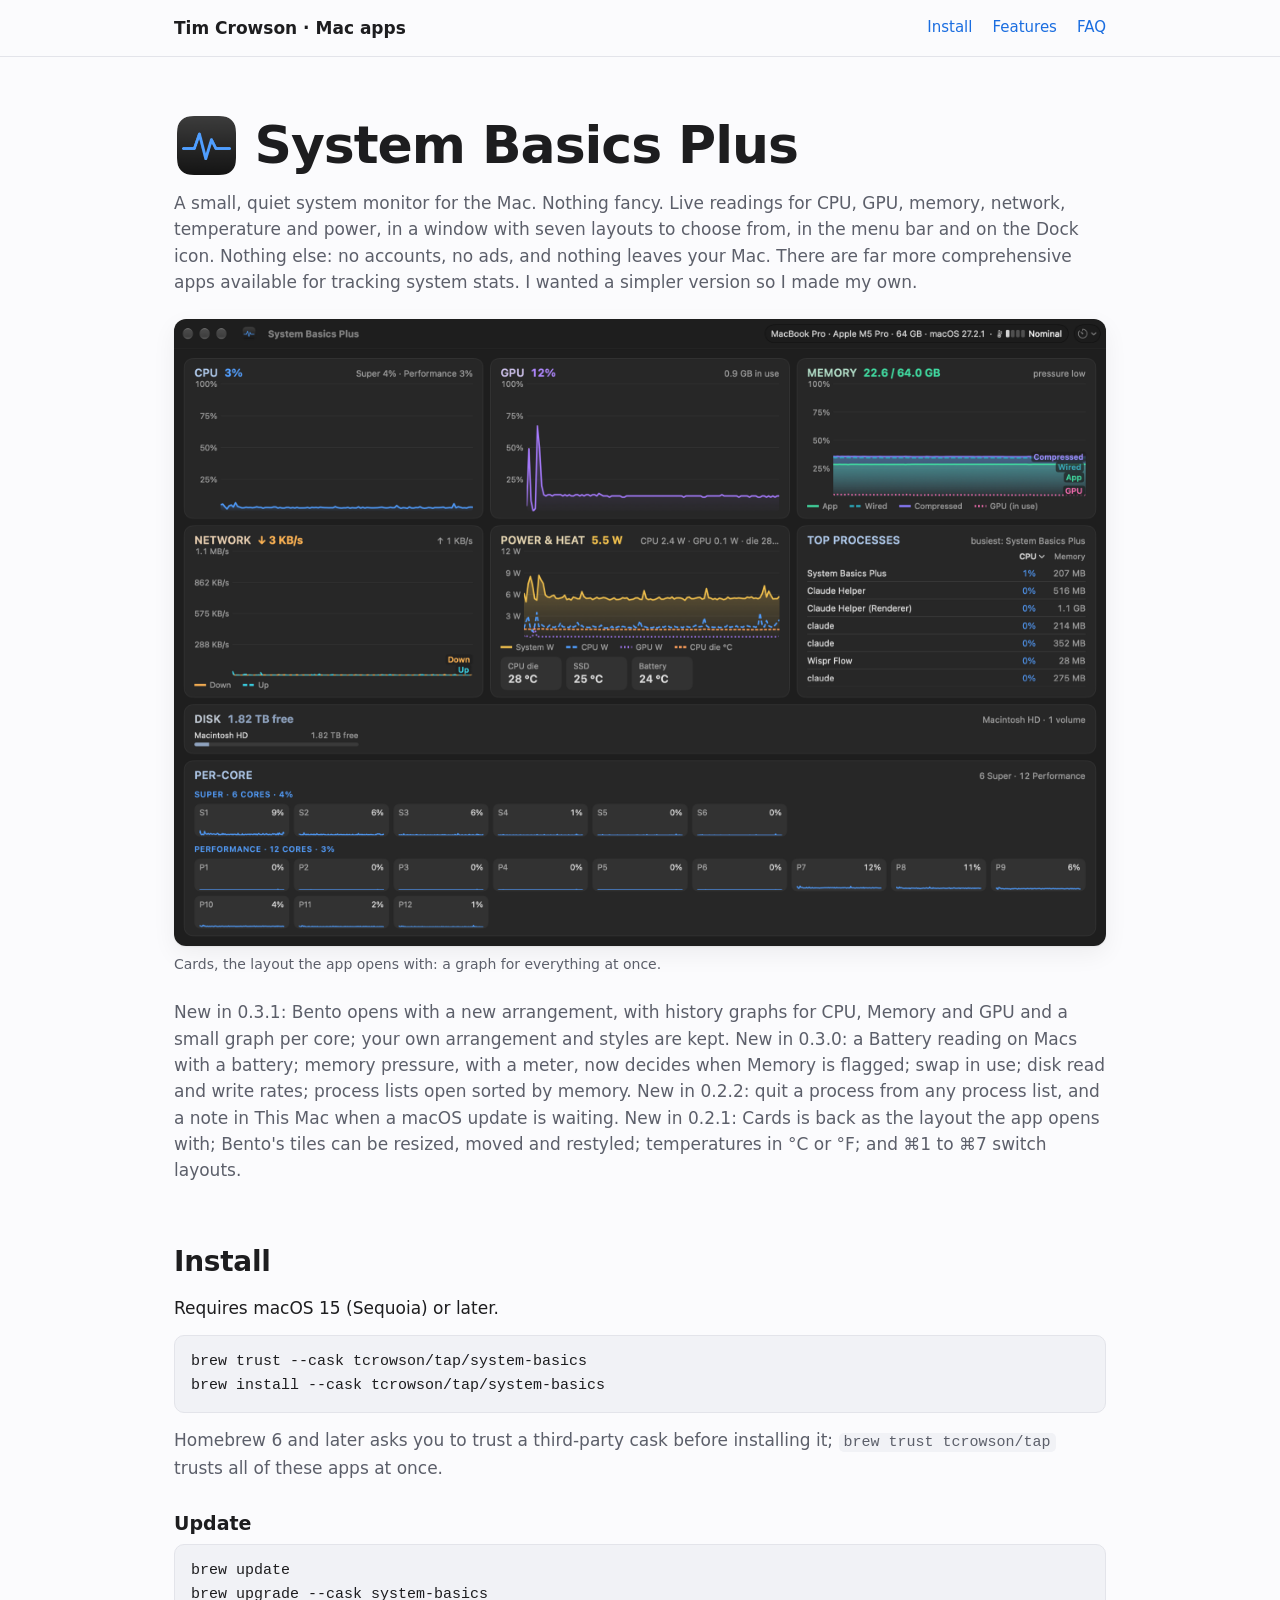
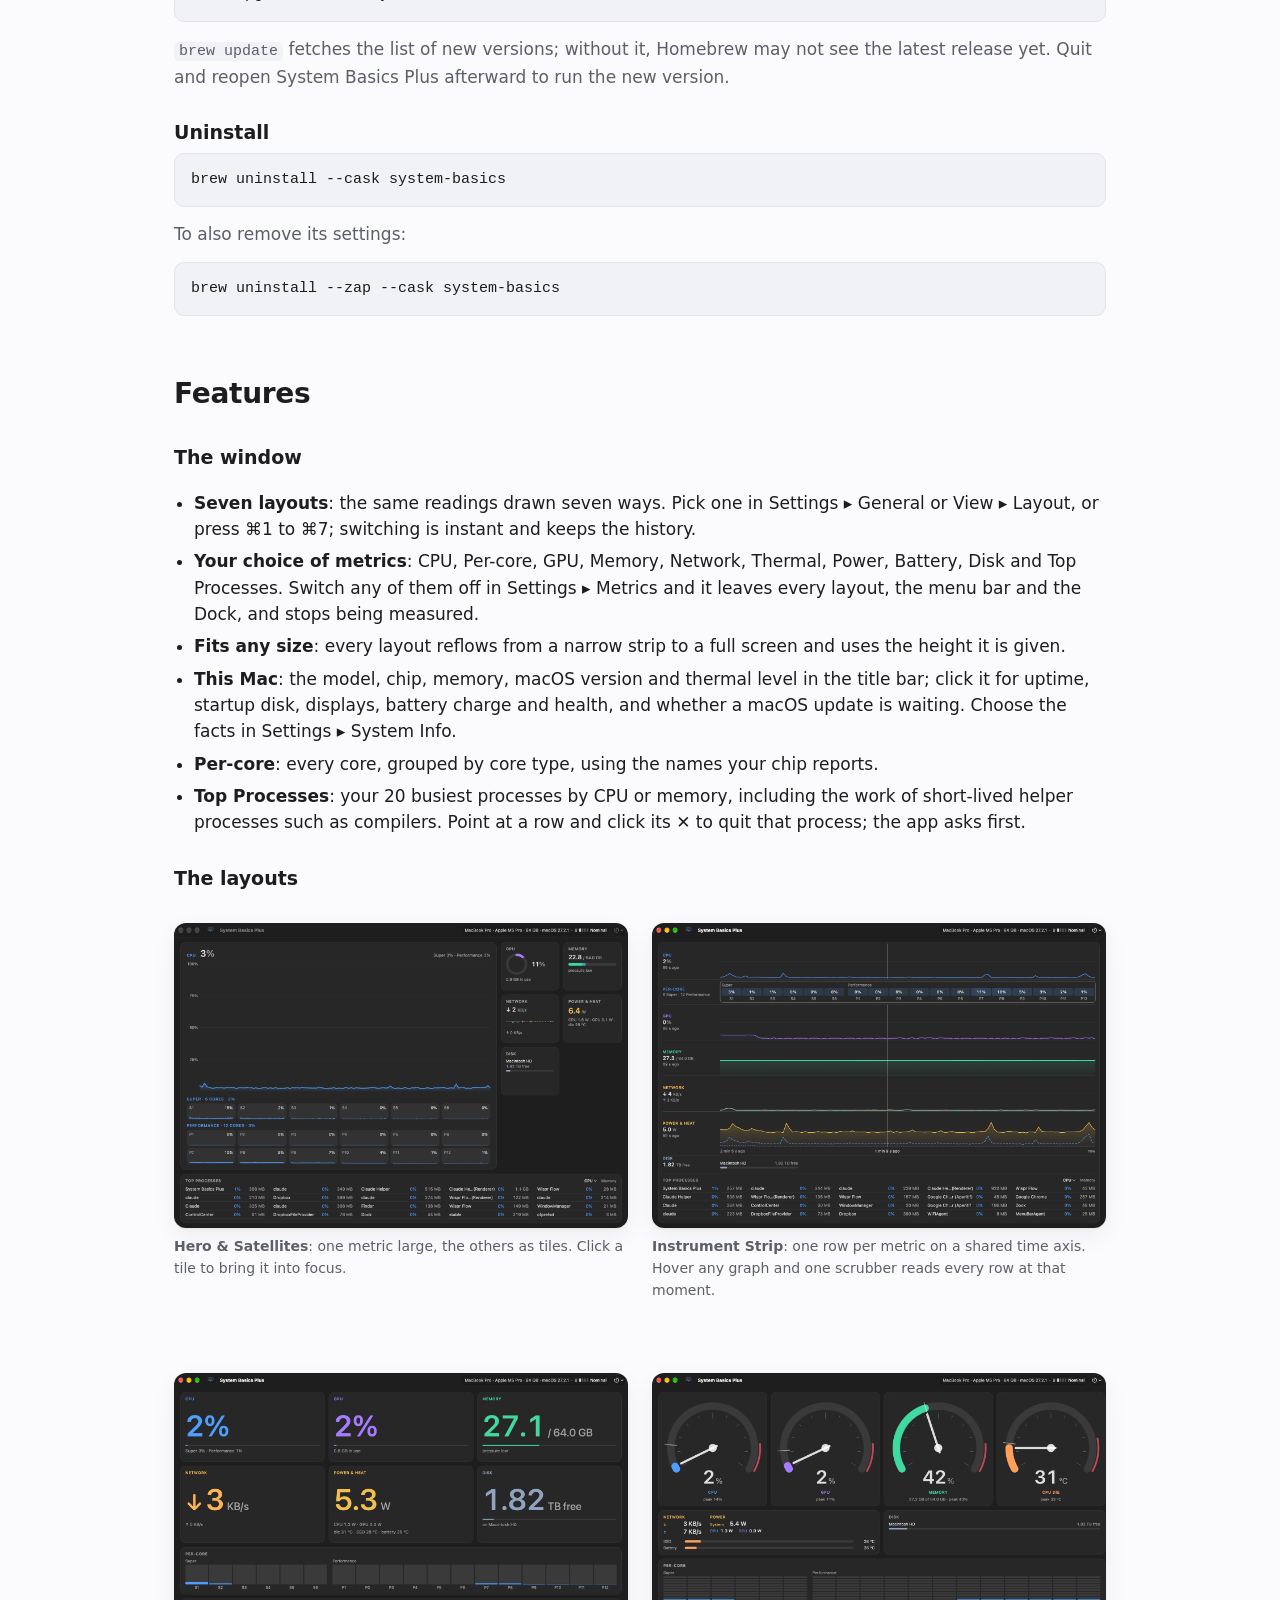
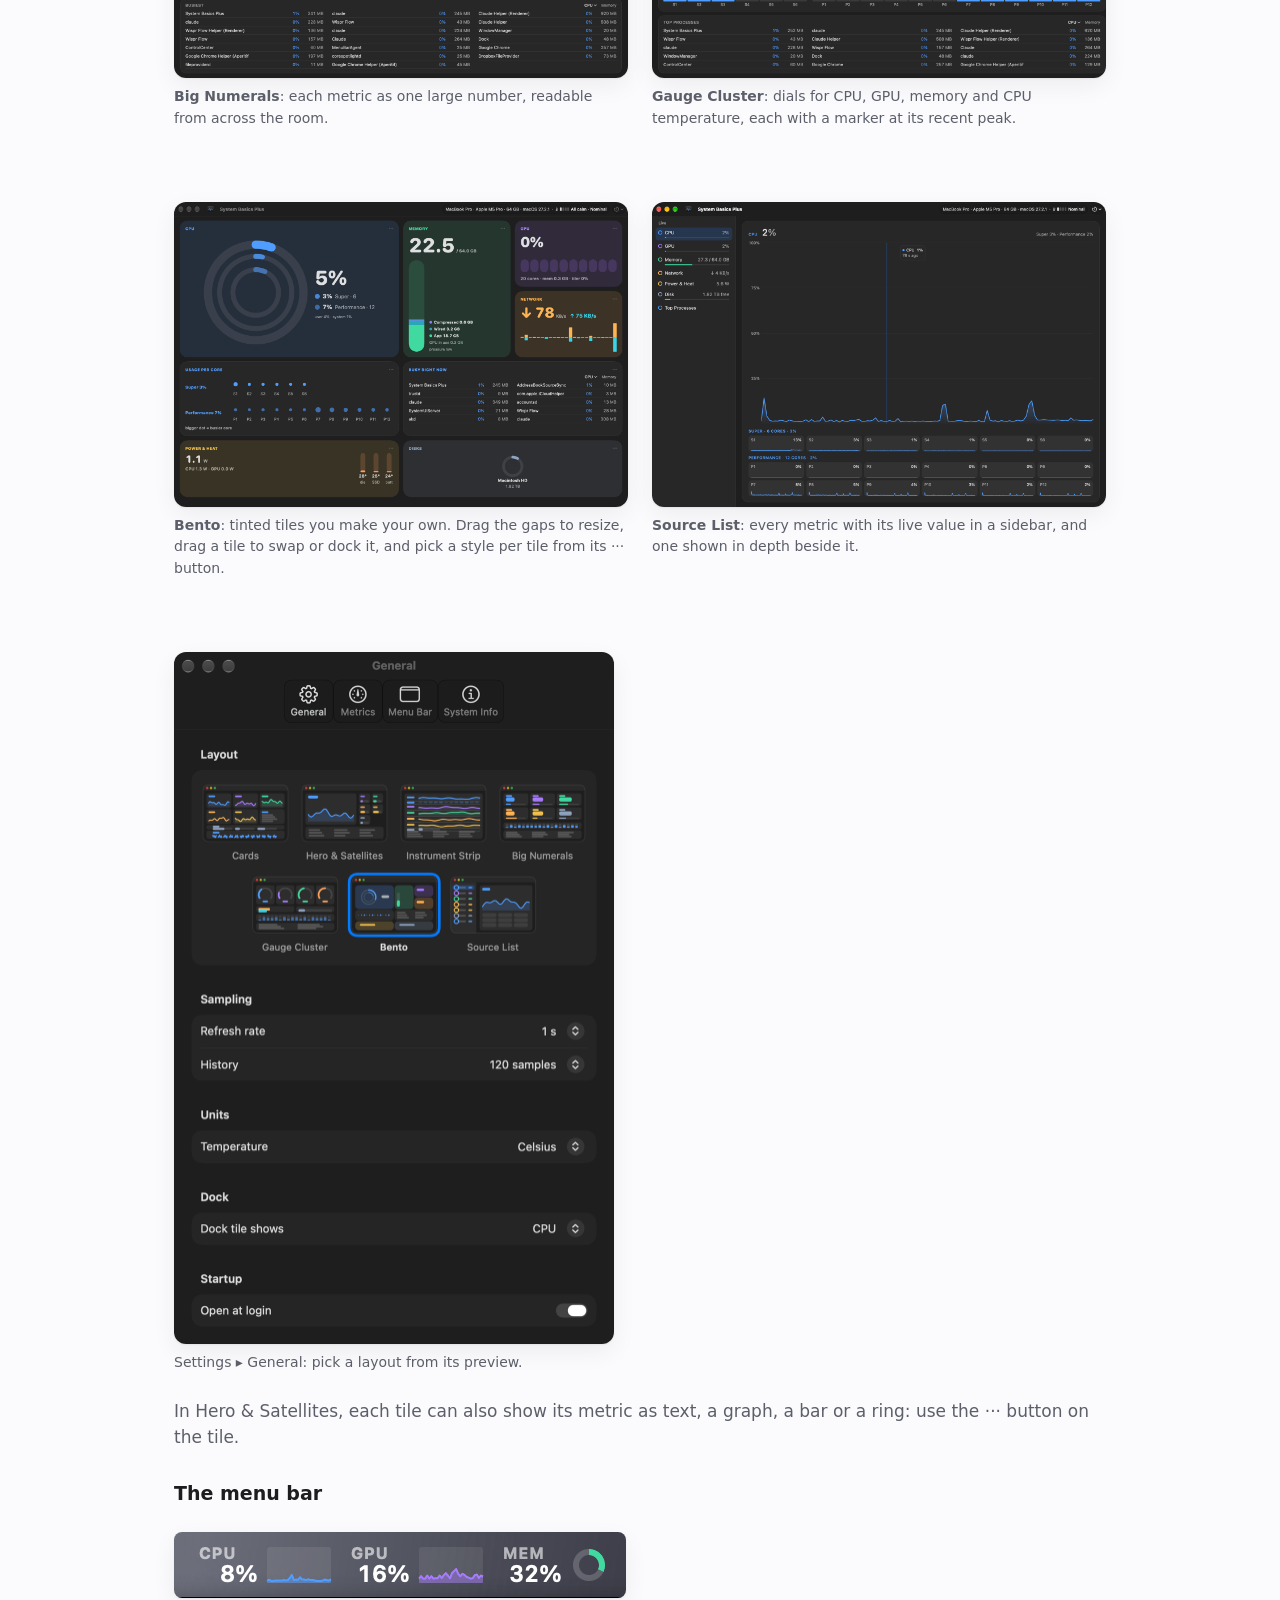
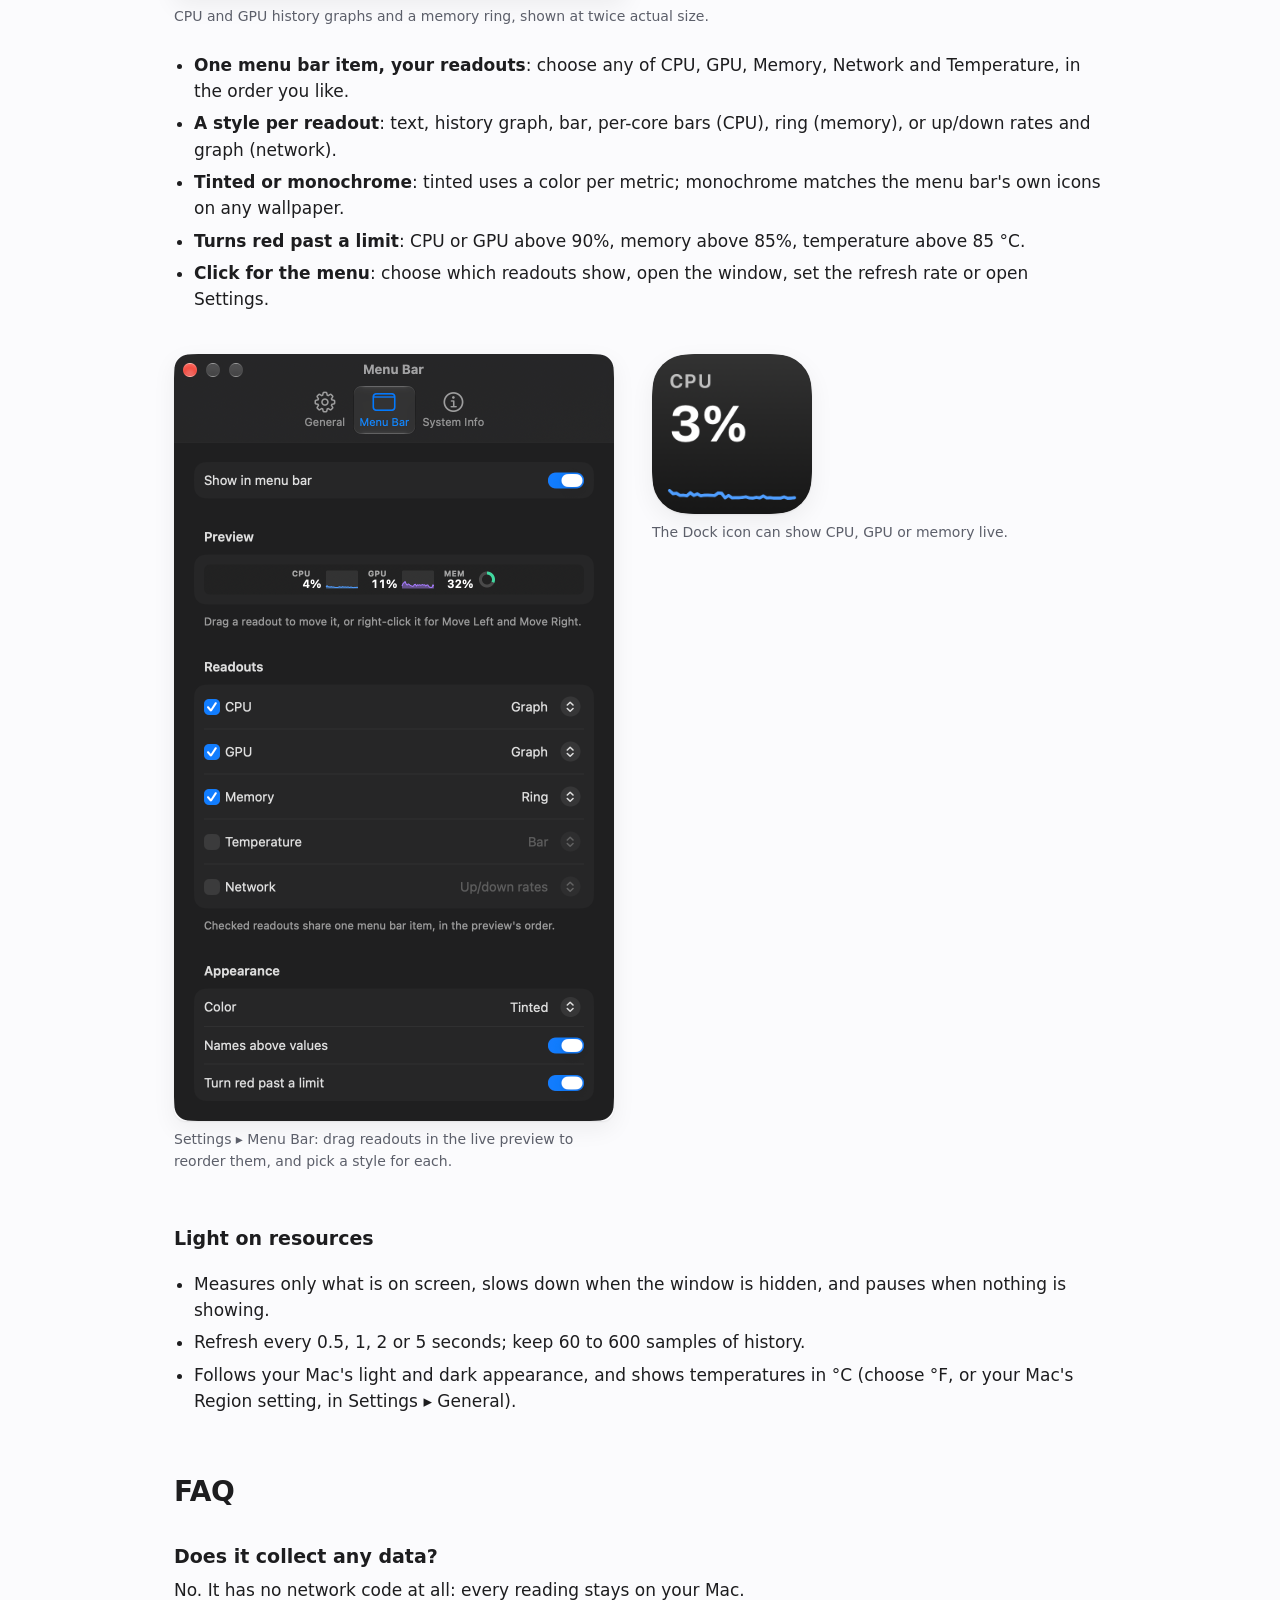
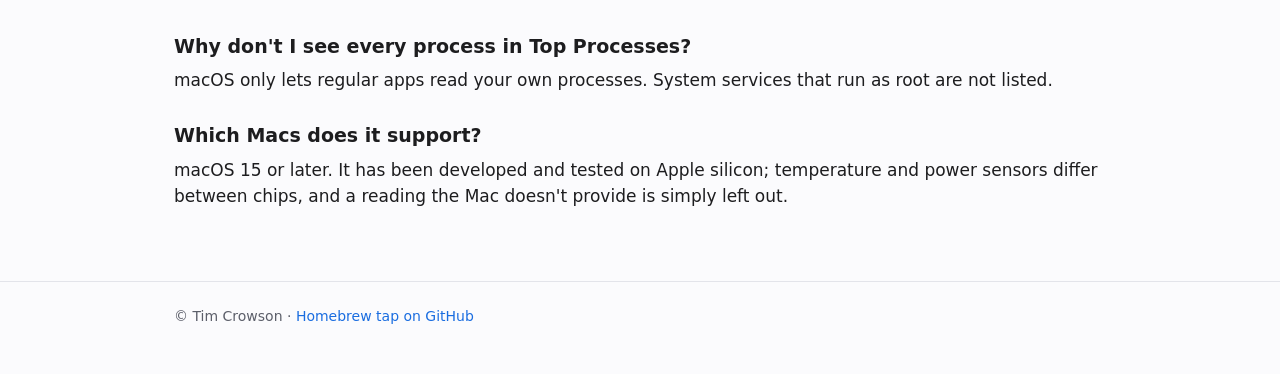
==== commit 6a2981b8: "System Basics Plus 0.3.1 on the app page Co-Authored-By: Claude Fable 5.2 <noreply@anthropic.com>" ====
--- a/docs/system-basics/index.html
+++ b/docs/system-basics/index.html
@@ -25,7 +25,7 @@
     <img src="img/window.png?v=3" alt="The System Basics Plus window in the Cards layout: a graph card each for CPU, GPU, memory, network, and power and heat, the top processes, disk space, and a small trace for every core">
     <figcaption>Cards, the layout the app opens with: a graph for everything at once.</figcaption>
   </figure>
-  <p class="dim">New in 0.3.0: a Battery reading on Macs with a battery; memory pressure, with a meter, now decides when Memory is flagged; swap in use; disk read and write rates; process lists open sorted by memory. New in 0.2.2: quit a process from any process list, and a note in This Mac when a macOS update is waiting. New in 0.2.1: Cards is back as the layout the app opens with; Bento's tiles can be resized, moved and restyled; temperatures in °C or °F; and ⌘1 to ⌘7 switch layouts.</p>
+  <p class="dim">New in 0.3.1: Bento opens with a new arrangement, with history graphs for CPU, Memory and GPU and a small graph per core; your own arrangement and styles are kept. New in 0.3.0: a Battery reading on Macs with a battery; memory pressure, with a meter, now decides when Memory is flagged; swap in use; disk read and write rates; process lists open sorted by memory. New in 0.2.2: quit a process from any process list, and a note in This Mac when a macOS update is waiting. New in 0.2.1: Cards is back as the layout the app opens with; Bento's tiles can be resized, moved and restyled; temperatures in °C or °F; and ⌘1 to ⌘7 switch layouts.</p>
 
   <h2 id="install">Install</h2>
   <p>Requires macOS 15 (Sequoia) or later.</p>
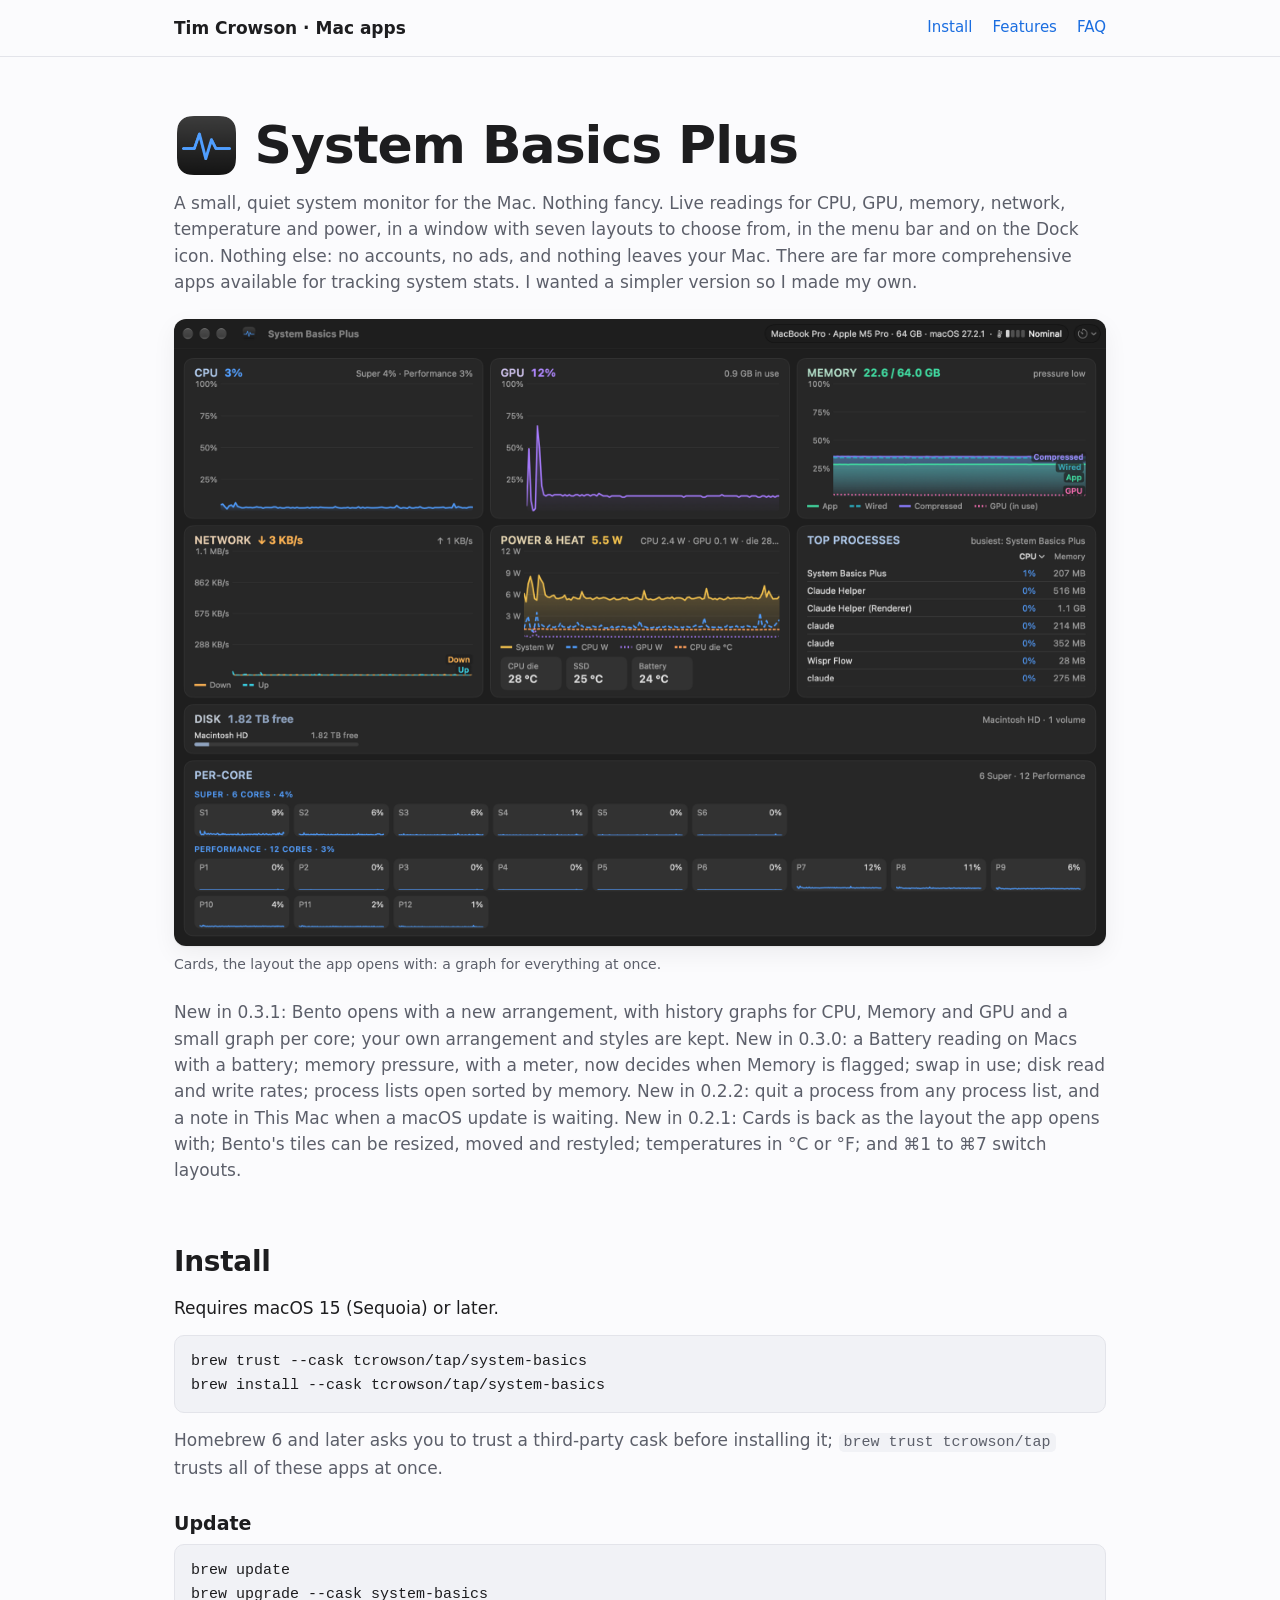
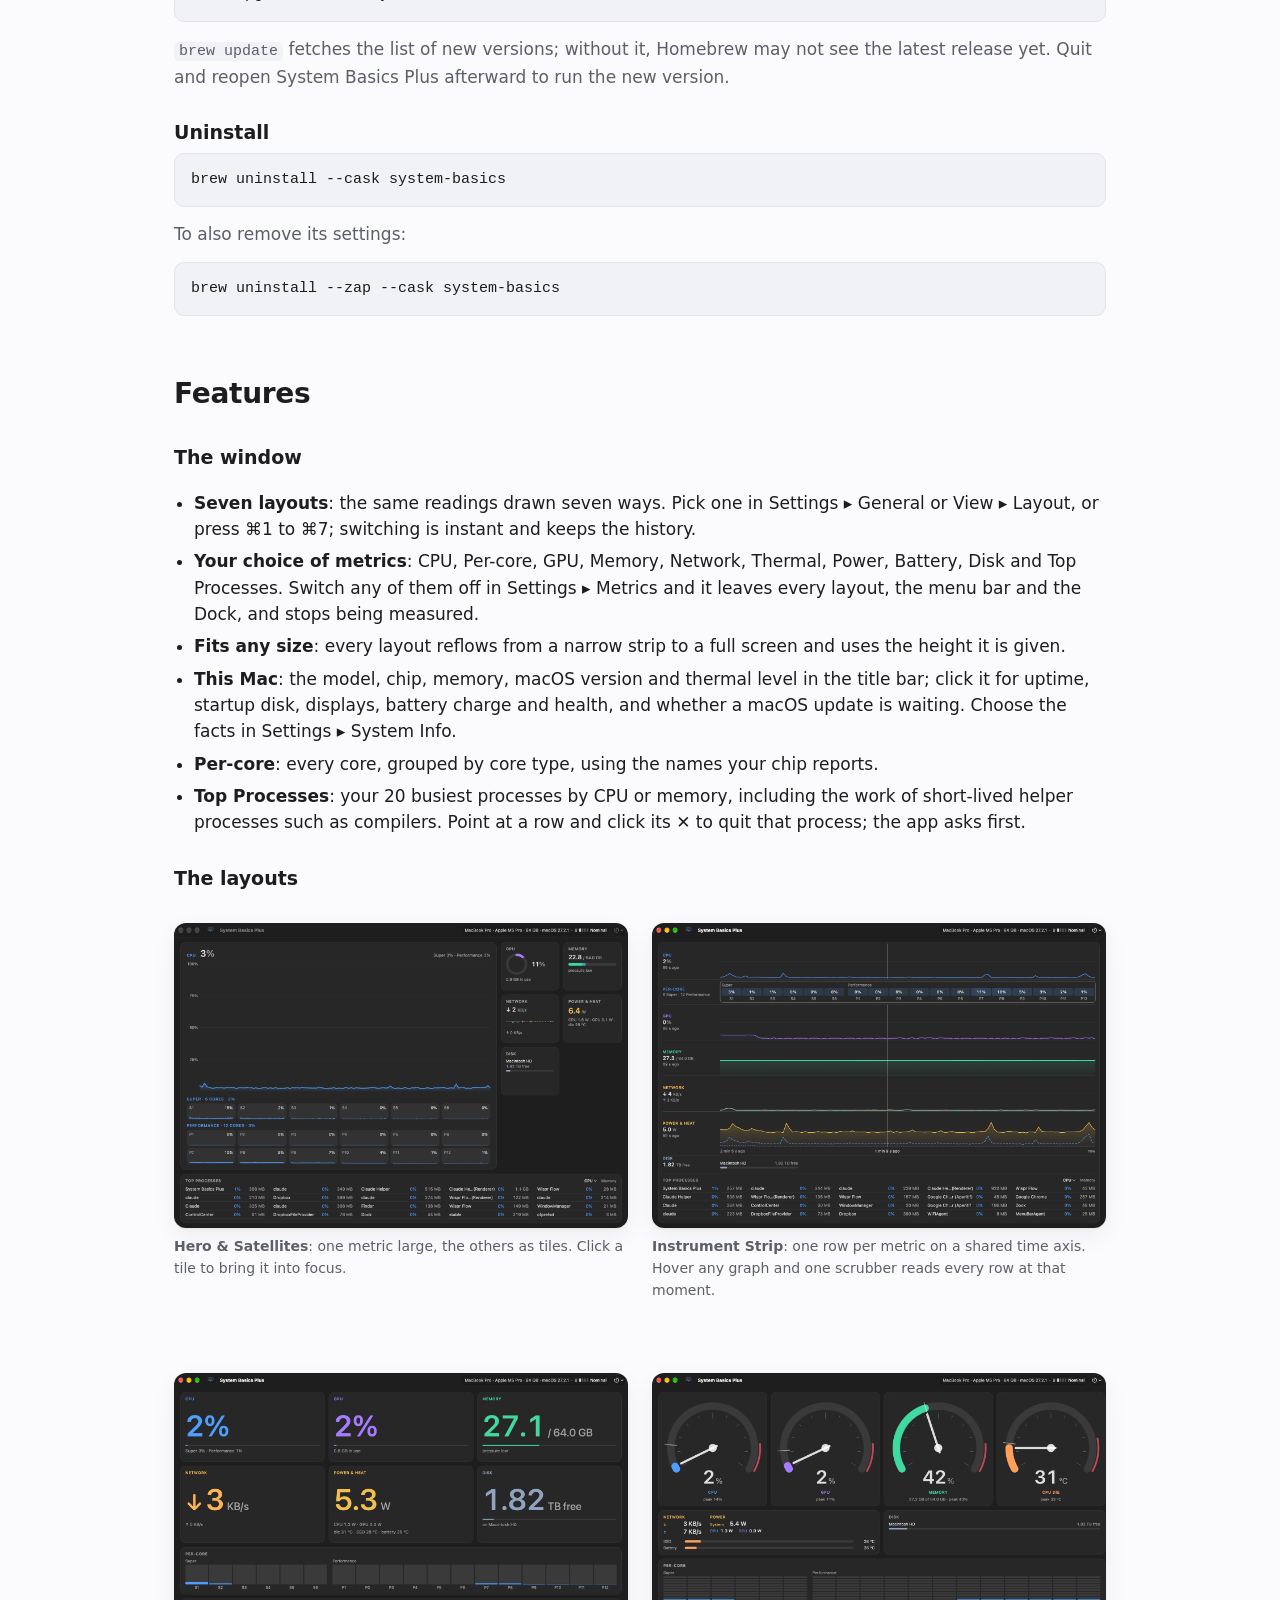
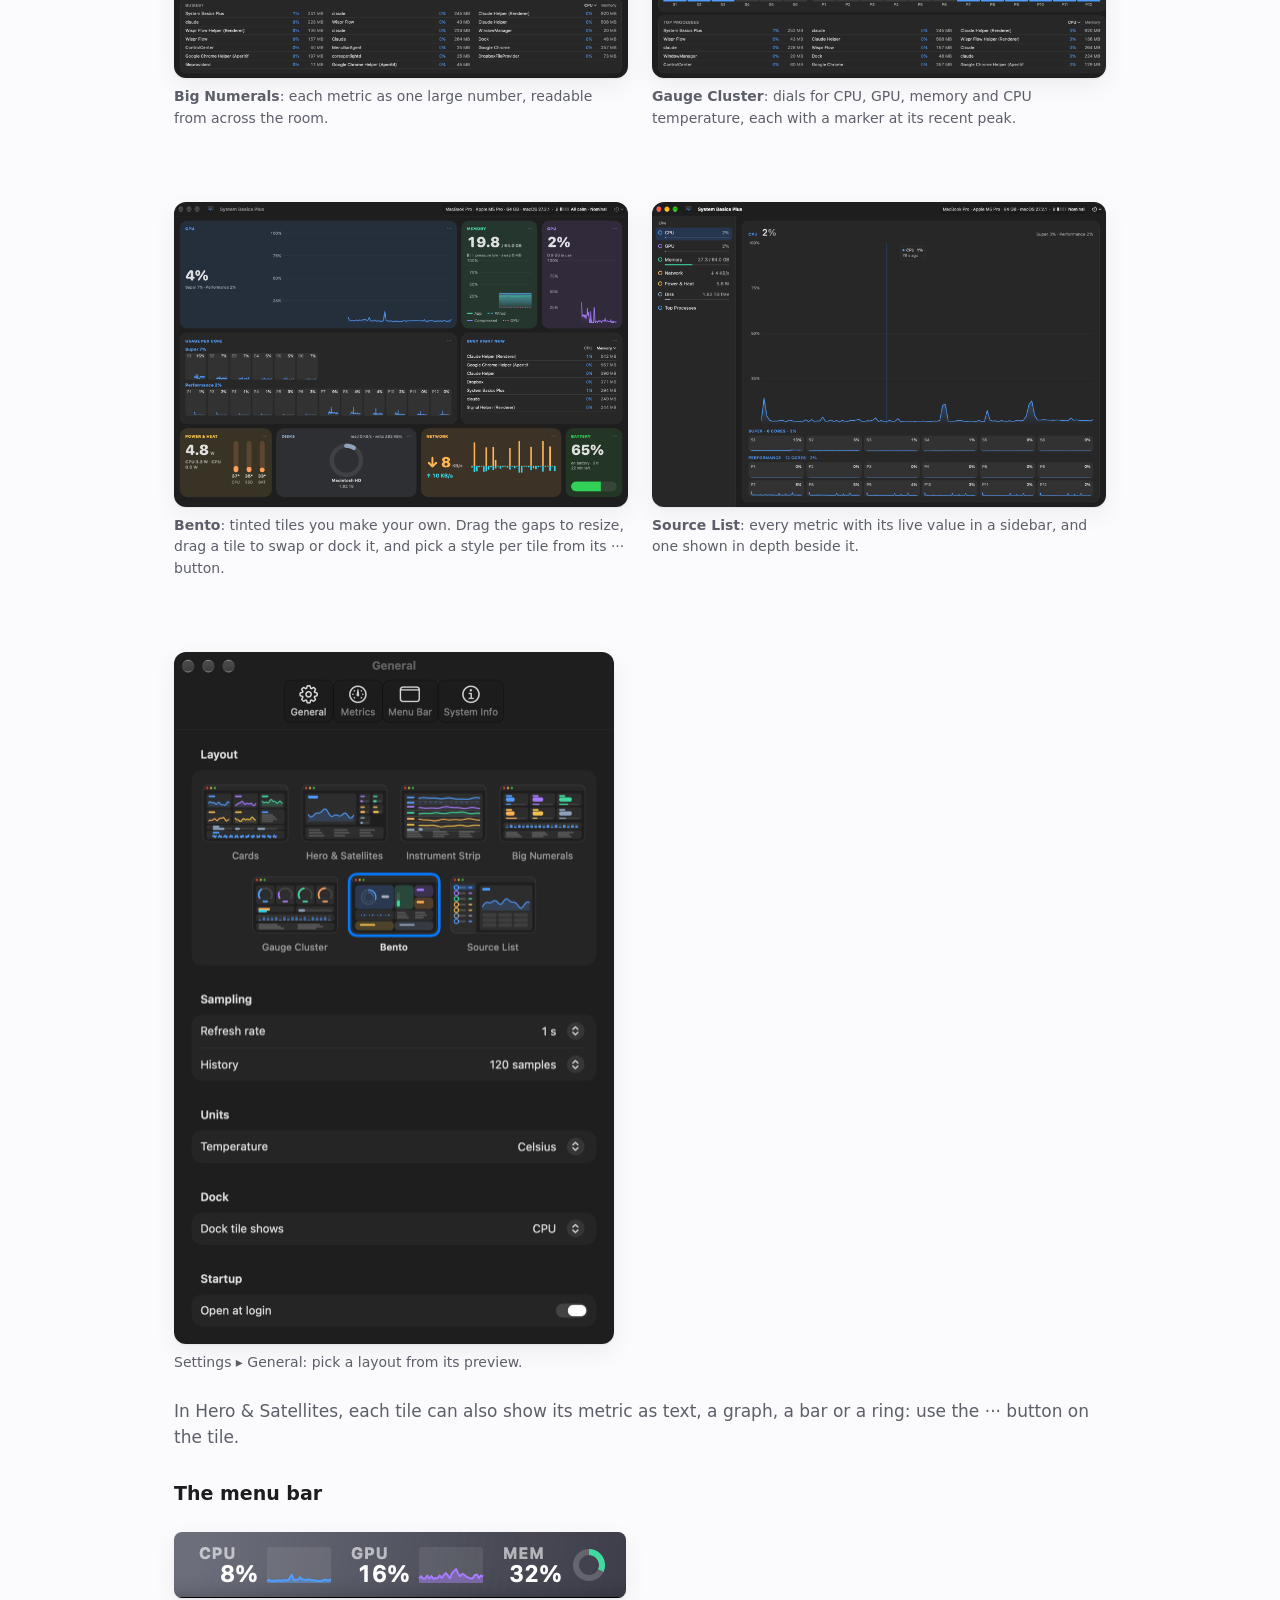
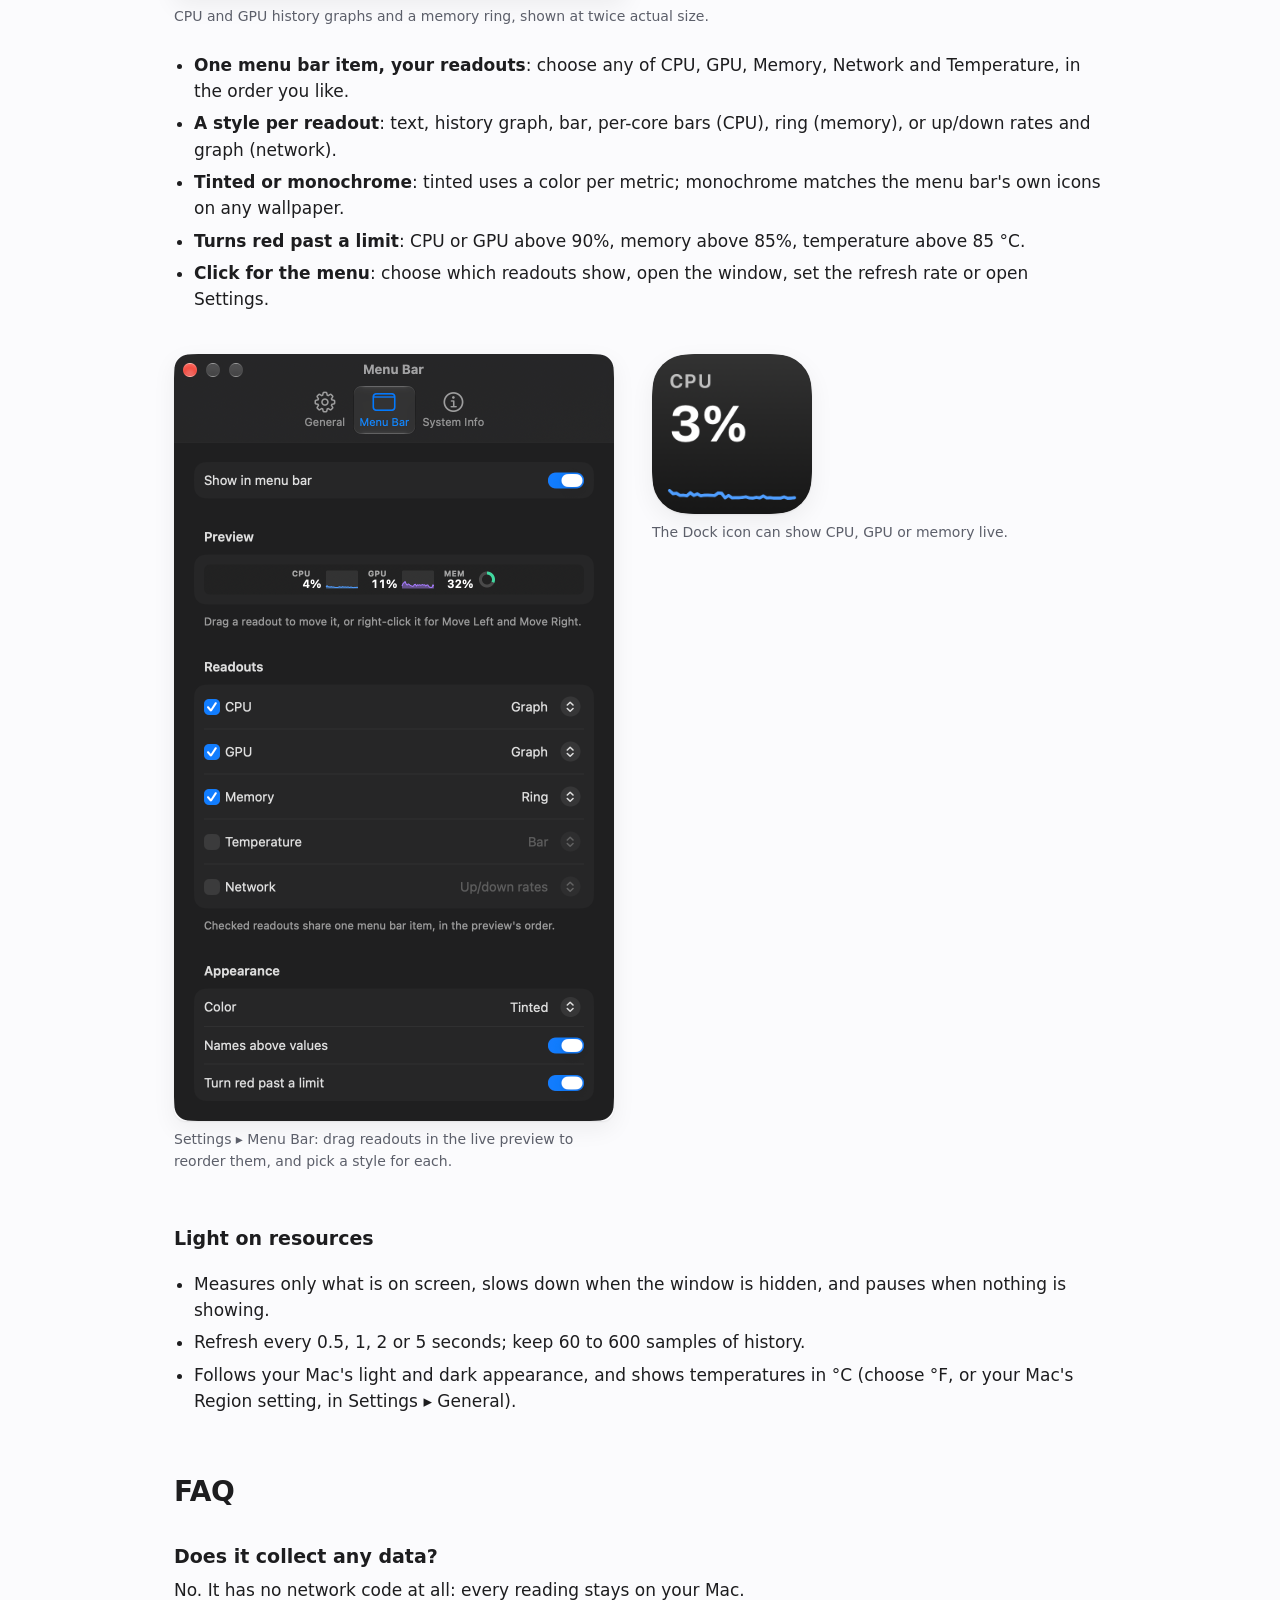
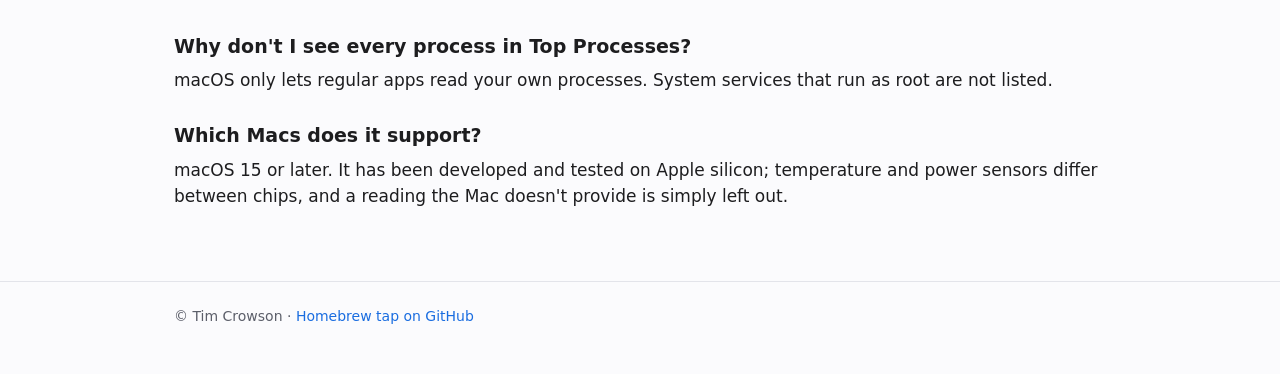
==== commit 230b3188: "System Basics Plus 0.3.1: Bento's new default on the app page Co-Authored-By: Claude Fable 5.2 <nore" ====
--- a/docs/system-basics/index.html
+++ b/docs/system-basics/index.html
@@ -74,7 +74,7 @@
       <figcaption><strong>Gauge Cluster</strong>: dials for CPU, GPU, memory and CPU temperature, each with a marker at its recent peak.</figcaption>
     </figure>
     <figure>
-      <img src="img/layout-bento.png?v=2" alt="Bento: tinted tiles of different sizes, each metric in its own drawing">
+      <img src="img/layout-bento.png?v=3" alt="Bento: tinted tiles of different sizes, with history graphs for CPU, memory and GPU and a small graph per core">
       <figcaption><strong>Bento</strong>: tinted tiles you make your own. Drag the gaps to resize, drag a tile to swap or dock it, and pick a style per tile from its ··· button.</figcaption>
     </figure>
     <figure>
